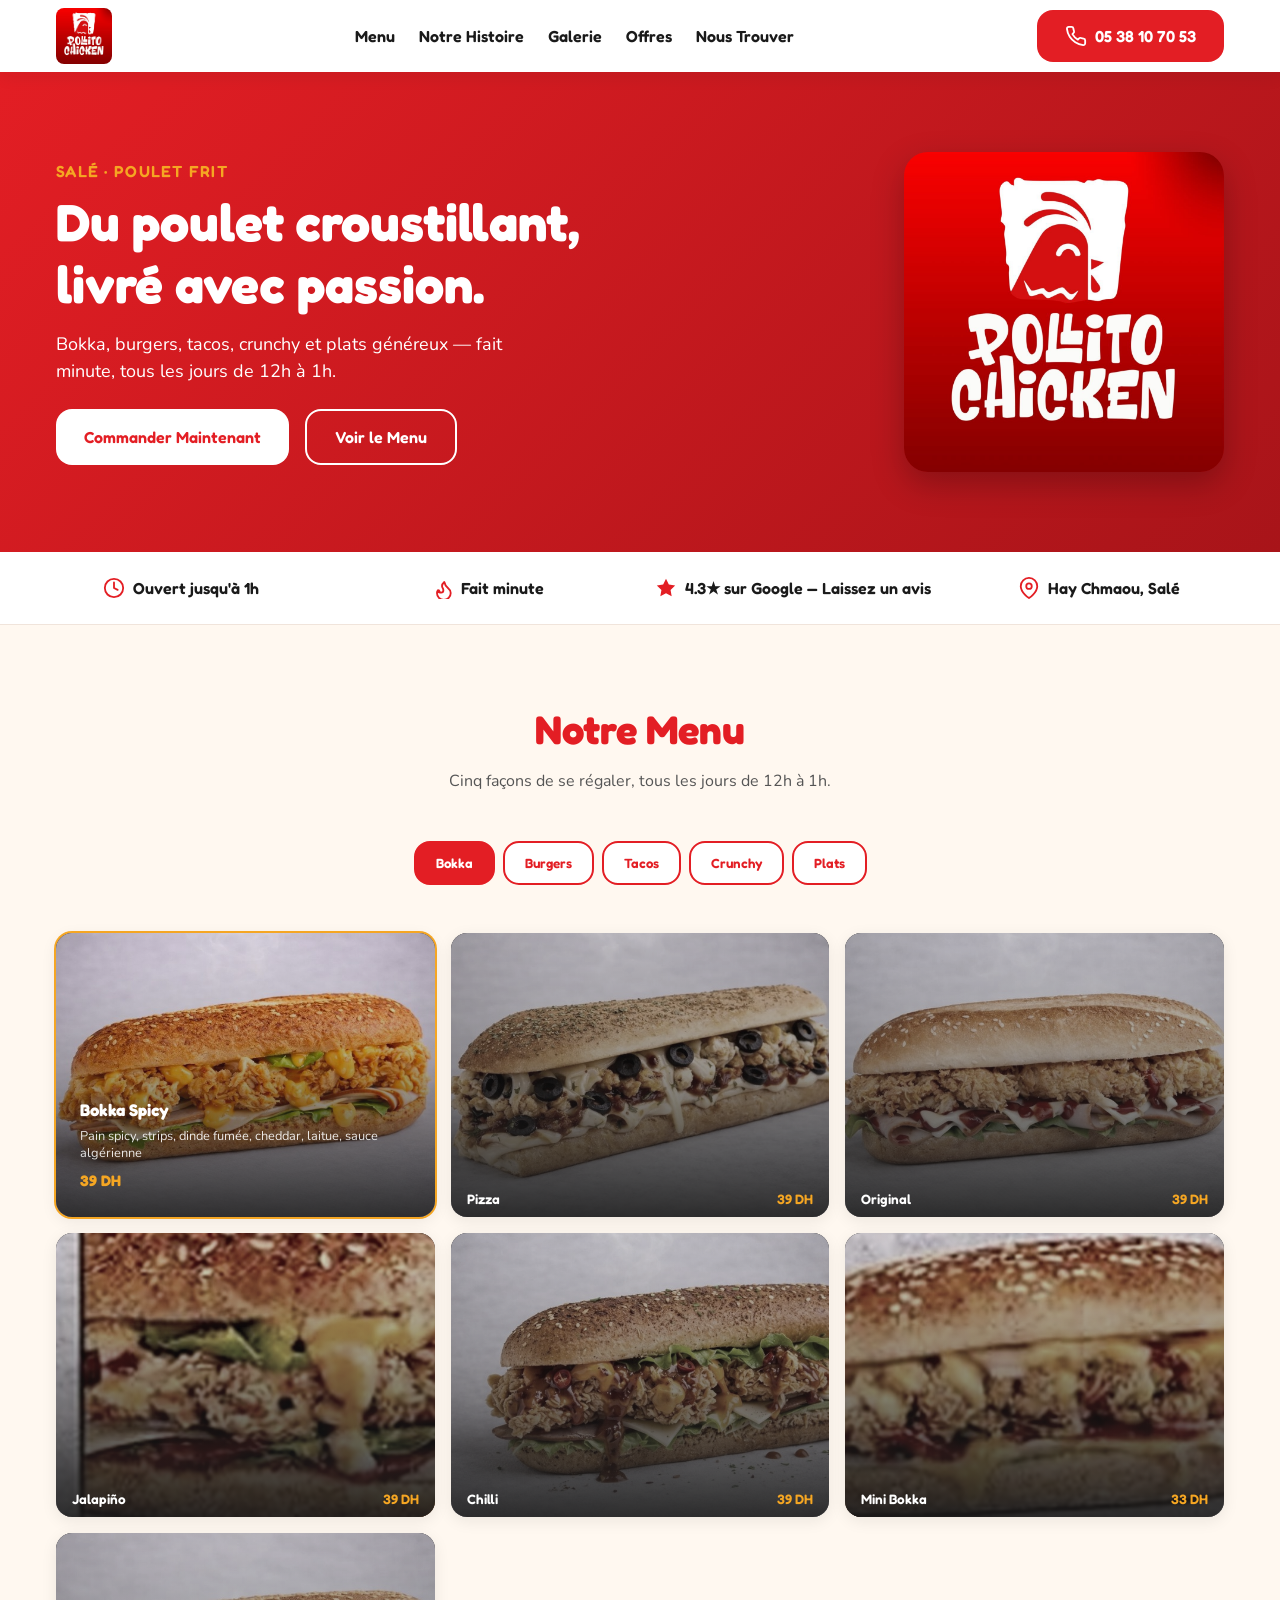
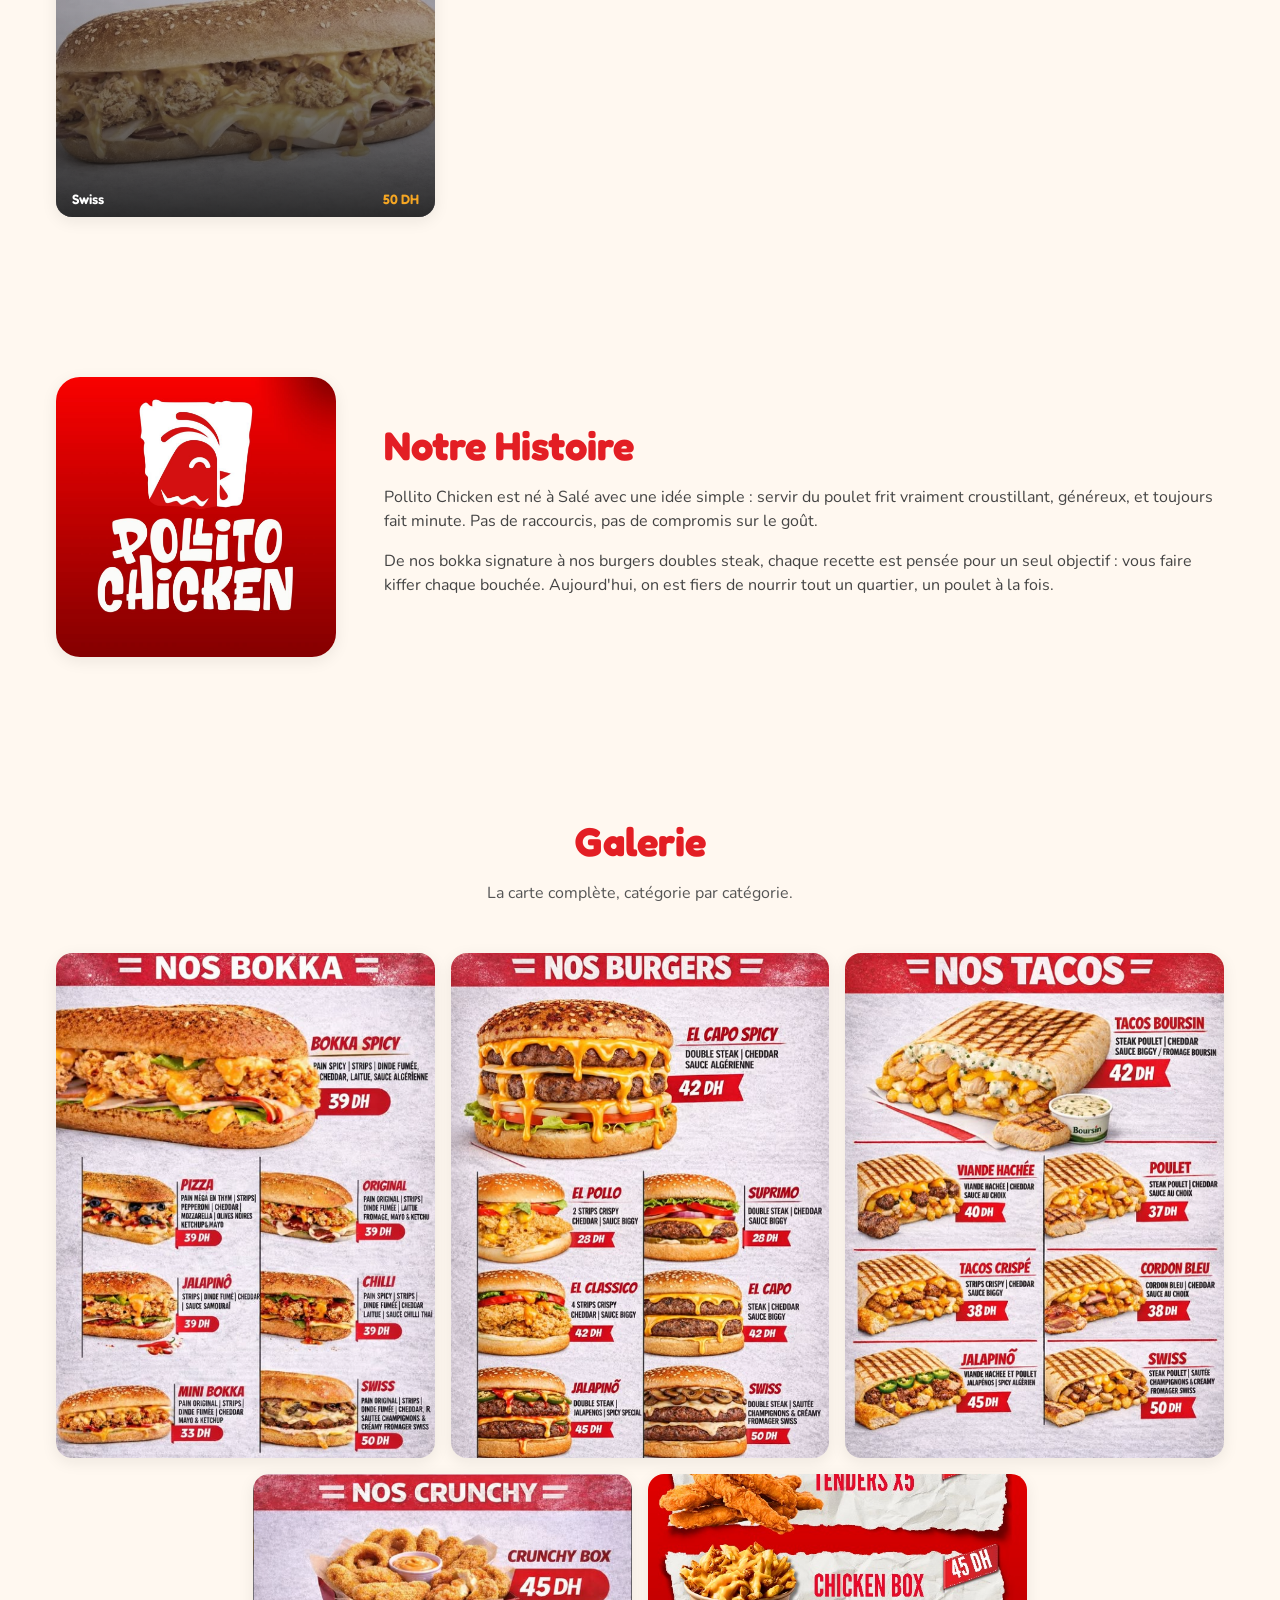
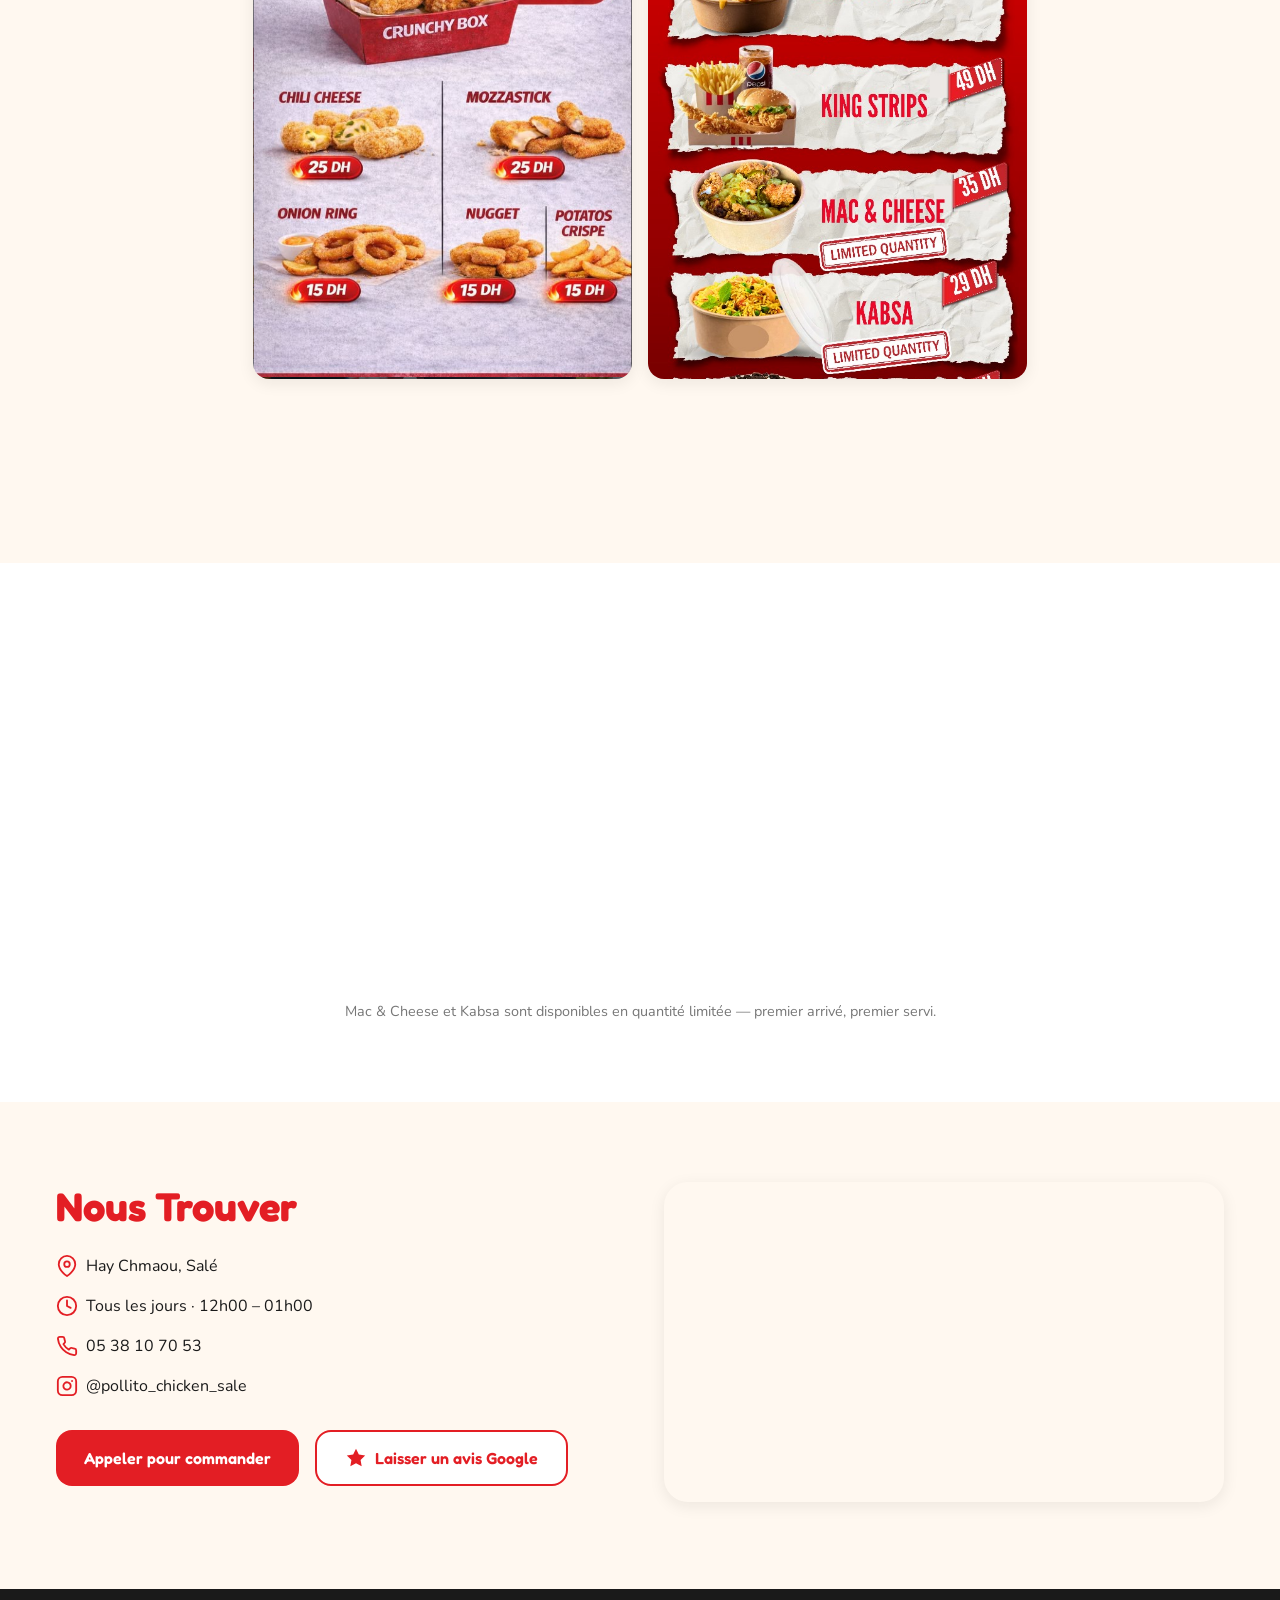
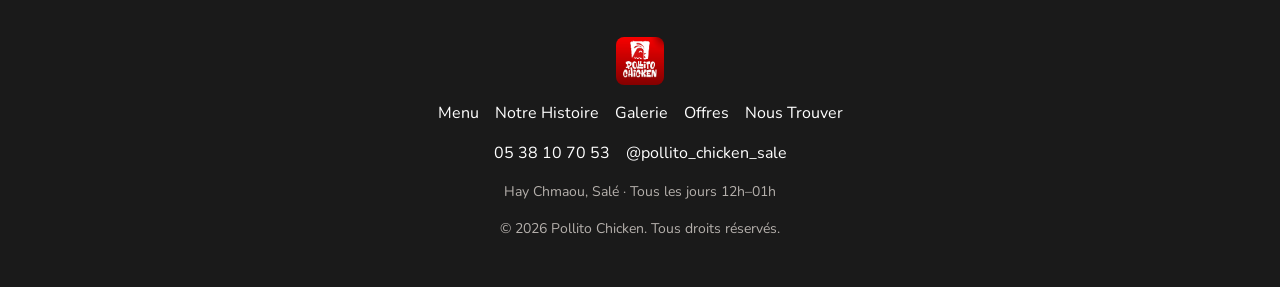
==== index.html @ a3cf604b "Initial commit: Pollito Chicken restaurant website Static site with hero, menu (33 items across 5 ca" ====
<!DOCTYPE html>
<html lang="fr">
<head>
  <meta charset="UTF-8">
  <meta name="viewport" content="width=device-width, initial-scale=1.0">
  <title>Pollito Chicken — Salé | Poulet Frit & Fast-Food</title>
  <meta name="description" content="Pollito Chicken à Salé : bokka, burgers, tacos, crunchy et plats de poulet frit croustillant. Ouvert tous les jours de 12h à 1h. Commandez par téléphone au 05 38 10 70 53.">
  <link rel="icon" type="image/jpeg" href="assets/images/logo.jpg">
  <link rel="preconnect" href="https://fonts.googleapis.com">
  <link rel="preconnect" href="https://fonts.gstatic.com" crossorigin>
  <link href="https://fonts.googleapis.com/css2?family=Fredoka:wght@500;600;700&family=Nunito:wght@400;600;700;800&display=swap" rel="stylesheet">
  <link rel="stylesheet" href="css/styles.css">
</head>
<body>
  <!-- Reusable icon sprite: referenced via <use href="#icon-x"/> throughout the page -->
  <svg style="display:none" aria-hidden="true">
    <symbol id="icon-phone" viewBox="0 0 24 24" fill="none" stroke="currentColor" stroke-width="2" stroke-linecap="round" stroke-linejoin="round">
      <path d="M22 16.92v3a2 2 0 0 1-2.18 2 19.79 19.79 0 0 1-8.63-3.07 19.5 19.5 0 0 1-6-6 19.79 19.79 0 0 1-3.07-8.67A2 2 0 0 1 4.11 2h3a2 2 0 0 1 2 1.72c.127.96.361 1.903.7 2.81a2 2 0 0 1-.45 2.11L8.09 9.91a16 16 0 0 0 6 6l1.27-1.27a2 2 0 0 1 2.11-.45c.907.339 1.85.573 2.81.7A2 2 0 0 1 22 16.92z"/>
    </symbol>
    <symbol id="icon-clock" viewBox="0 0 24 24" fill="none" stroke="currentColor" stroke-width="2" stroke-linecap="round" stroke-linejoin="round">
      <circle cx="12" cy="12" r="10"/>
      <polyline points="12 6 12 12 16 14"/>
    </symbol>
    <symbol id="icon-flame" viewBox="0 0 24 24" fill="none" stroke="currentColor" stroke-width="2" stroke-linecap="round" stroke-linejoin="round">
      <path d="M8.5 14.5A2.5 2.5 0 0 0 11 17a2.5 2.5 0 0 0 2.5-2.5c0-1.38-.5-2-1-3-1.072-2.143-.224-4.054 2-6 .5 2.5 2 4.9 4 6.5 2 1.6 3 3.5 3 5.5a7.5 7.5 0 1 1-15 0c0-1.153.433-2.294 1-3a2.5 2.5 0 0 0 2.5 2.5z"/>
    </symbol>
    <symbol id="icon-star" viewBox="0 0 24 24" fill="currentColor" stroke="none">
      <polygon points="12 2 15.09 8.26 22 9.27 17 14.14 18.18 21.02 12 17.77 5.82 21.02 7 14.14 2 9.27 8.91 8.26 12 2"/>
    </symbol>
    <symbol id="icon-pin" viewBox="0 0 24 24" fill="none" stroke="currentColor" stroke-width="2" stroke-linecap="round" stroke-linejoin="round">
      <path d="M21 10c0 7-9 13-9 13s-9-6-9-13a9 9 0 0 1 18 0z"/>
      <circle cx="12" cy="10" r="3"/>
    </symbol>
    <symbol id="icon-instagram" viewBox="0 0 24 24" fill="none" stroke="currentColor" stroke-width="2" stroke-linecap="round" stroke-linejoin="round">
      <rect x="2" y="2" width="20" height="20" rx="5"/>
      <path d="M16 11.37A4 4 0 1 1 12.63 8 4 4 0 0 1 16 11.37z"/>
      <line x1="17.5" y1="6.5" x2="17.51" y2="6.5"/>
    </symbol>
    <symbol id="icon-menu" viewBox="0 0 24 24" fill="none" stroke="currentColor" stroke-width="2" stroke-linecap="round" stroke-linejoin="round">
      <line x1="3" y1="6" x2="21" y2="6"/>
      <line x1="3" y1="12" x2="21" y2="12"/>
      <line x1="3" y1="18" x2="21" y2="18"/>
    </symbol>
    <symbol id="icon-close" viewBox="0 0 24 24" fill="none" stroke="currentColor" stroke-width="2" stroke-linecap="round" stroke-linejoin="round">
      <line x1="18" y1="6" x2="6" y2="18"/>
      <line x1="6" y1="6" x2="18" y2="18"/>
    </symbol>
  </svg>

  <header class="site-header" id="top">
    <div class="container header-inner">
      <a href="#top" class="logo-link" aria-label="Pollito Chicken — Accueil">
        <img src="assets/images/logo.jpg" alt="Pollito Chicken" class="logo-img">
      </a>

      <nav class="main-nav" id="main-nav" aria-label="Navigation principale">
        <ul>
          <li><a href="#menu">Menu</a></li>
          <li><a href="#histoire">Notre Histoire</a></li>
          <li><a href="#galerie">Galerie</a></li>
          <li><a href="#offres">Offres</a></li>
          <li><a href="#contact">Nous Trouver</a></li>
        </ul>
      </nav>

      <div class="header-actions">
        <a href="tel:+212538107053" class="btn btn-call header-call-btn">
          <svg class="icon"><use href="#icon-phone"/></svg>
          <span>05 38 10 70 53</span>
        </a>
        <button class="nav-toggle" id="nav-toggle" aria-label="Ouvrir le menu" aria-expanded="false" aria-controls="main-nav">
          <svg class="icon nav-toggle-icon-open"><use href="#icon-menu"/></svg>
          <svg class="icon nav-toggle-icon-close"><use href="#icon-close"/></svg>
        </button>
      </div>
    </div>
  </header>

  <main>
    <section class="hero" id="accueil">
      <div class="container hero-inner">
        <div class="hero-content reveal">
          <p class="hero-eyebrow">Salé · Poulet Frit</p>
          <h1>Du poulet croustillant,<br>livré avec passion.</h1>
          <p class="hero-text">Bokka, burgers, tacos, crunchy et plats généreux — fait minute, tous les jours de 12h à 1h.</p>
          <div class="hero-actions">
            <a href="tel:+212538107053" class="btn btn-primary">Commander Maintenant</a>
            <a href="#menu" class="btn btn-secondary">Voir le Menu</a>
          </div>
        </div>
        <div class="hero-media reveal">
          <img src="assets/images/logo.jpg" alt="Pollito Chicken" class="hero-img">
        </div>
      </div>
    </section>

    <div class="trust-strip">
      <div class="container trust-inner">
        <div class="trust-item"><svg class="icon"><use href="#icon-clock"/></svg><span>Ouvert jusqu'à 1h</span></div>
        <div class="trust-item"><svg class="icon"><use href="#icon-flame"/></svg><span>Fait minute</span></div>
        <a class="trust-item trust-item-link" href="https://search.google.com/local/writereview?placeid=0xda7692af291495f:0xc22f956e4c6daf16" target="_blank" rel="noopener noreferrer"><svg class="icon"><use href="#icon-star"/></svg><span>4.3★ sur Google — Laissez un avis</span></a>
        <div class="trust-item"><svg class="icon"><use href="#icon-pin"/></svg><span>Hay Chmaou, Salé</span></div>
      </div>
    </div>
    <section class="menu" id="menu">
      <div class="container">
        <h2 class="section-title reveal">Notre Menu</h2>
        <p class="section-subtitle reveal">Cinq façons de se régaler, tous les jours de 12h à 1h.</p>

        <div class="menu-tabs" role="tablist" aria-label="Catégories du menu">
          <button class="menu-tab is-active" role="tab" id="tab-bokka" aria-selected="true" aria-controls="panel-bokka" data-target="panel-bokka">Bokka</button>
          <button class="menu-tab" role="tab" id="tab-burgers" aria-selected="false" aria-controls="panel-burgers" data-target="panel-burgers">Burgers</button>
          <button class="menu-tab" role="tab" id="tab-tacos" aria-selected="false" aria-controls="panel-tacos" data-target="panel-tacos">Tacos</button>
          <button class="menu-tab" role="tab" id="tab-crunchy" aria-selected="false" aria-controls="panel-crunchy" data-target="panel-crunchy">Crunchy</button>
          <button class="menu-tab" role="tab" id="tab-plats" aria-selected="false" aria-controls="panel-plats" data-target="panel-plats">Plats</button>
        </div>

        <div class="menu-panels">
          <div class="menu-panel is-active" id="panel-bokka" role="tabpanel" aria-labelledby="tab-bokka">
            <ul class="menu-expand" data-menu-expand>
              <li class="menu-expand-item featured" tabindex="0">
                <img src="assets/images/menu-items/bokka-spicy.jpg" alt="Bokka Spicy" class="menu-expand-img" loading="lazy">
                <div class="menu-expand-scrim"></div>
                <div class="menu-expand-label"><span>Bokka Spicy</span><span class="price">39 DH</span></div>
                <article class="menu-expand-content">
                  <h3>Bokka Spicy</h3>
                  <p>Pain spicy, strips, dinde fumée, cheddar, laitue, sauce algérienne</p>
                  <span class="price">39 DH</span>
                </article>
              </li>
              <li class="menu-expand-item" tabindex="0">
                <img src="assets/images/menu-items/pizza.jpg" alt="Pizza" class="menu-expand-img" loading="lazy">
                <div class="menu-expand-scrim"></div>
                <div class="menu-expand-label"><span>Pizza</span><span class="price">39 DH</span></div>
                <article class="menu-expand-content">
                  <h3>Pizza</h3>
                  <p>Pain méga en thym, strips, pepperoni, cheddar, mozzarella, olives noires, ketchup & mayo</p>
                  <span class="price">39 DH</span>
                </article>
              </li>
              <li class="menu-expand-item" tabindex="0">
                <img src="assets/images/menu-items/original.jpg" alt="Original" class="menu-expand-img" loading="lazy">
                <div class="menu-expand-scrim"></div>
                <div class="menu-expand-label"><span>Original</span><span class="price">39 DH</span></div>
                <article class="menu-expand-content">
                  <h3>Original</h3>
                  <p>Pain original, strips, dinde fumée, laitue, fromage, mayo & ketchup</p>
                  <span class="price">39 DH</span>
                </article>
              </li>
              <li class="menu-expand-item" tabindex="0">
                <img src="assets/images/menu-items/jalapino-bokka.jpg" alt="Jalapiño" class="menu-expand-img" loading="lazy">
                <div class="menu-expand-scrim"></div>
                <div class="menu-expand-label"><span>Jalapiño</span><span class="price">39 DH</span></div>
                <article class="menu-expand-content">
                  <h3>Jalapiño</h3>
                  <p>Strips, dinde fumée, cheddar, sauce samouraï</p>
                  <span class="price">39 DH</span>
                </article>
              </li>
              <li class="menu-expand-item" tabindex="0">
                <img src="assets/images/menu-items/chilli.jpg" alt="Chilli" class="menu-expand-img" loading="lazy">
                <div class="menu-expand-scrim"></div>
                <div class="menu-expand-label"><span>Chilli</span><span class="price">39 DH</span></div>
                <article class="menu-expand-content">
                  <h3>Chilli</h3>
                  <p>Pain spicy, strips, dinde fumée, cheddar, laitue, sauce chilli thaï</p>
                  <span class="price">39 DH</span>
                </article>
              </li>
              <li class="menu-expand-item" tabindex="0">
                <img src="assets/images/menu-items/mini-bokka.jpg" alt="Mini Bokka" class="menu-expand-img" loading="lazy">
                <div class="menu-expand-scrim"></div>
                <div class="menu-expand-label"><span>Mini Bokka</span><span class="price">33 DH</span></div>
                <article class="menu-expand-content">
                  <h3>Mini Bokka</h3>
                  <p>Pain original, strips, dinde fumée, cheddar, mayo & ketchup</p>
                  <span class="price">33 DH</span>
                </article>
              </li>
              <li class="menu-expand-item" tabindex="0">
                <img src="assets/images/menu-items/swiss-bokka.jpg" alt="Swiss" class="menu-expand-img" loading="lazy">
                <div class="menu-expand-scrim"></div>
                <div class="menu-expand-label"><span>Swiss</span><span class="price">50 DH</span></div>
                <article class="menu-expand-content">
                  <h3>Swiss</h3>
                  <p>Pain original, strips, dinde fumée, cheddar, sautée champignons, creamy fromager swiss</p>
                  <span class="price">50 DH</span>
                </article>
              </li>
            </ul>
          </div>

          <div class="menu-panel" id="panel-burgers" role="tabpanel" aria-labelledby="tab-burgers" hidden>
            <ul class="menu-expand" data-menu-expand>
              <li class="menu-expand-item featured" tabindex="0">
                <img src="assets/images/menu-items/el-capo-spicy.jpg" alt="El Capo Spicy" class="menu-expand-img" loading="lazy">
                <div class="menu-expand-scrim"></div>
                <div class="menu-expand-label"><span>El Capo Spicy</span><span class="price">42 DH</span></div>
                <article class="menu-expand-content">
                  <h3>El Capo Spicy</h3>
                  <p>Double steak, cheddar, sauce algérienne</p>
                  <span class="price">42 DH</span>
                </article>
              </li>
              <li class="menu-expand-item" tabindex="0">
                <img src="assets/images/menu-items/el-pollo.jpg" alt="El Pollo" class="menu-expand-img" loading="lazy">
                <div class="menu-expand-scrim"></div>
                <div class="menu-expand-label"><span>El Pollo</span><span class="price">28 DH</span></div>
                <article class="menu-expand-content">
                  <h3>El Pollo</h3>
                  <p>2 strips crispy, cheddar, sauce biggy</p>
                  <span class="price">28 DH</span>
                </article>
              </li>
              <li class="menu-expand-item" tabindex="0">
                <img src="assets/images/menu-items/suprimo.jpg" alt="Suprimo" class="menu-expand-img" loading="lazy">
                <div class="menu-expand-scrim"></div>
                <div class="menu-expand-label"><span>Suprimo</span><span class="price">28 DH</span></div>
                <article class="menu-expand-content">
                  <h3>Suprimo</h3>
                  <p>Double steak, cheddar, sauce biggy</p>
                  <span class="price">28 DH</span>
                </article>
              </li>
              <li class="menu-expand-item" tabindex="0">
                <img src="assets/images/menu-items/el-classico.jpg" alt="El Classico" class="menu-expand-img" loading="lazy">
                <div class="menu-expand-scrim"></div>
                <div class="menu-expand-label"><span>El Classico</span><span class="price">42 DH</span></div>
                <article class="menu-expand-content">
                  <h3>El Classico</h3>
                  <p>4 strips crispy, cheddar, sauce biggy</p>
                  <span class="price">42 DH</span>
                </article>
              </li>
              <li class="menu-expand-item" tabindex="0">
                <img src="assets/images/menu-items/el-capo.jpg" alt="El Capo" class="menu-expand-img" loading="lazy">
                <div class="menu-expand-scrim"></div>
                <div class="menu-expand-label"><span>El Capo</span><span class="price">42 DH</span></div>
                <article class="menu-expand-content">
                  <h3>El Capo</h3>
                  <p>Steak, cheddar, sauce biggy</p>
                  <span class="price">42 DH</span>
                </article>
              </li>
              <li class="menu-expand-item" tabindex="0">
                <img src="assets/images/menu-items/jalapino-burger.jpg" alt="Jalapiño" class="menu-expand-img" loading="lazy">
                <div class="menu-expand-scrim"></div>
                <div class="menu-expand-label"><span>Jalapiño</span><span class="price">45 DH</span></div>
                <article class="menu-expand-content">
                  <h3>Jalapiño</h3>
                  <p>Double steak, jalapeños, spicy special</p>
                  <span class="price">45 DH</span>
                </article>
              </li>
              <li class="menu-expand-item" tabindex="0">
                <img src="assets/images/menu-items/swiss-burger.jpg" alt="Swiss" class="menu-expand-img" loading="lazy">
                <div class="menu-expand-scrim"></div>
                <div class="menu-expand-label"><span>Swiss</span><span class="price">50 DH</span></div>
                <article class="menu-expand-content">
                  <h3>Swiss</h3>
                  <p>Double steak, sautée champignons, creamy fromager swiss</p>
                  <span class="price">50 DH</span>
                </article>
              </li>
            </ul>
          </div>

          <div class="menu-panel" id="panel-tacos" role="tabpanel" aria-labelledby="tab-tacos" hidden>
            <ul class="menu-expand" data-menu-expand>
              <li class="menu-expand-item featured" tabindex="0">
                <img src="assets/images/menu-items/tacos-boursin.jpg" alt="Tacos Boursin" class="menu-expand-img" loading="lazy">
                <div class="menu-expand-scrim"></div>
                <div class="menu-expand-label"><span>Tacos Boursin</span><span class="price">42 DH</span></div>
                <article class="menu-expand-content">
                  <h3>Tacos Boursin</h3>
                  <p>Steak poulet, cheddar, sauce biggy, fromage Boursin</p>
                  <span class="price">42 DH</span>
                </article>
              </li>
              <li class="menu-expand-item" tabindex="0">
                <img src="assets/images/menu-items/viande-hachee.jpg" alt="Viande Hachée" class="menu-expand-img" loading="lazy">
                <div class="menu-expand-scrim"></div>
                <div class="menu-expand-label"><span>Viande Hachée</span><span class="price">40 DH</span></div>
                <article class="menu-expand-content">
                  <h3>Viande Hachée</h3>
                  <p>Viande hachée, cheddar, sauce au choix</p>
                  <span class="price">40 DH</span>
                </article>
              </li>
              <li class="menu-expand-item" tabindex="0">
                <img src="assets/images/menu-items/poulet.jpg" alt="Poulet" class="menu-expand-img" loading="lazy">
                <div class="menu-expand-scrim"></div>
                <div class="menu-expand-label"><span>Poulet</span><span class="price">37 DH</span></div>
                <article class="menu-expand-content">
                  <h3>Poulet</h3>
                  <p>Steak poulet, cheddar, sauce au choix</p>
                  <span class="price">37 DH</span>
                </article>
              </li>
              <li class="menu-expand-item" tabindex="0">
                <img src="assets/images/menu-items/tacos-crispe.jpg" alt="Tacos Crispé" class="menu-expand-img" loading="lazy">
                <div class="menu-expand-scrim"></div>
                <div class="menu-expand-label"><span>Tacos Crispé</span><span class="price">38 DH</span></div>
                <article class="menu-expand-content">
                  <h3>Tacos Crispé</h3>
                  <p>Strips crispy, cheddar, sauce biggy</p>
                  <span class="price">38 DH</span>
                </article>
              </li>
              <li class="menu-expand-item" tabindex="0">
                <img src="assets/images/menu-items/cordon-bleu.jpg" alt="Cordon Bleu" class="menu-expand-img" loading="lazy">
                <div class="menu-expand-scrim"></div>
                <div class="menu-expand-label"><span>Cordon Bleu</span><span class="price">38 DH</span></div>
                <article class="menu-expand-content">
                  <h3>Cordon Bleu</h3>
                  <p>Cordon bleu, cheddar, sauce au choix</p>
                  <span class="price">38 DH</span>
                </article>
              </li>
              <li class="menu-expand-item" tabindex="0">
                <img src="assets/images/menu-items/jalapino-tacos.jpg" alt="Jalapiño" class="menu-expand-img" loading="lazy">
                <div class="menu-expand-scrim"></div>
                <div class="menu-expand-label"><span>Jalapiño</span><span class="price">45 DH</span></div>
                <article class="menu-expand-content">
                  <h3>Jalapiño</h3>
                  <p>Viande hachée et poulet, jalapeños, spicy algérien</p>
                  <span class="price">45 DH</span>
                </article>
              </li>
              <li class="menu-expand-item" tabindex="0">
                <img src="assets/images/menu-items/swiss-tacos.jpg" alt="Swiss" class="menu-expand-img" loading="lazy">
                <div class="menu-expand-scrim"></div>
                <div class="menu-expand-label"><span>Swiss</span><span class="price">50 DH</span></div>
                <article class="menu-expand-content">
                  <h3>Swiss</h3>
                  <p>Steak poulet, sautée champignons, creamy fromager swiss</p>
                  <span class="price">50 DH</span>
                </article>
              </li>
            </ul>
          </div>

          <div class="menu-panel" id="panel-crunchy" role="tabpanel" aria-labelledby="tab-crunchy" hidden>
            <ul class="menu-expand" data-menu-expand>
              <li class="menu-expand-item featured" tabindex="0">
                <img src="assets/images/menu-items/crunchy-box.jpg" alt="Crunchy Box" class="menu-expand-img" loading="lazy">
                <div class="menu-expand-scrim"></div>
                <div class="menu-expand-label"><span>Crunchy Box</span><span class="price">45 DH</span></div>
                <article class="menu-expand-content">
                  <h3>Crunchy Box</h3>
                  <p>Notre box croustillante généreuse : tenders, onion rings, nuggets et sauce</p>
                  <span class="price">45 DH</span>
                </article>
              </li>
              <li class="menu-expand-item" tabindex="0">
                <img src="assets/images/menu-items/chili-cheese.jpg" alt="Chili Cheese" class="menu-expand-img" loading="lazy">
                <div class="menu-expand-scrim"></div>
                <div class="menu-expand-label"><span>Chili Cheese</span><span class="price">25 DH</span></div>
                <article class="menu-expand-content">
                  <h3>Chili Cheese</h3>
                  <span class="price">25 DH</span>
                </article>
              </li>
              <li class="menu-expand-item" tabindex="0">
                <img src="assets/images/menu-items/mozzastick.jpg" alt="Mozzastick" class="menu-expand-img" loading="lazy">
                <div class="menu-expand-scrim"></div>
                <div class="menu-expand-label"><span>Mozzastick</span><span class="price">25 DH</span></div>
                <article class="menu-expand-content">
                  <h3>Mozzastick</h3>
                  <span class="price">25 DH</span>
                </article>
              </li>
              <li class="menu-expand-item" tabindex="0">
                <img src="assets/images/menu-items/onion-ring.jpg" alt="Onion Ring" class="menu-expand-img" loading="lazy">
                <div class="menu-expand-scrim"></div>
                <div class="menu-expand-label"><span>Onion Ring</span><span class="price">15 DH</span></div>
                <article class="menu-expand-content">
                  <h3>Onion Ring</h3>
                  <span class="price">15 DH</span>
                </article>
              </li>
              <li class="menu-expand-item" tabindex="0">
                <img src="assets/images/menu-items/nugget.jpg" alt="Nugget" class="menu-expand-img" loading="lazy">
                <div class="menu-expand-scrim"></div>
                <div class="menu-expand-label"><span>Nugget</span><span class="price">15 DH</span></div>
                <article class="menu-expand-content">
                  <h3>Nugget</h3>
                  <span class="price">15 DH</span>
                </article>
              </li>
              <li class="menu-expand-item" tabindex="0">
                <img src="assets/images/menu-items/potatos-crispe.jpg" alt="Potatos Crispe" class="menu-expand-img" loading="lazy">
                <div class="menu-expand-scrim"></div>
                <div class="menu-expand-label"><span>Potatos Crispe</span><span class="price">15 DH</span></div>
                <article class="menu-expand-content">
                  <h3>Potatos Crispe</h3>
                  <span class="price">15 DH</span>
                </article>
              </li>
            </ul>
          </div>

          <div class="menu-panel" id="panel-plats" role="tabpanel" aria-labelledby="tab-plats" hidden>
            <ul class="menu-expand" data-menu-expand>
              <li class="menu-expand-item" tabindex="0">
                <img src="assets/images/menu-items/tenders.jpg" alt="Tenders x5" class="menu-expand-img" loading="lazy">
                <div class="menu-expand-scrim"></div>
                <div class="menu-expand-label"><span>Tenders x5</span><span class="price">35 DH</span></div>
                <article class="menu-expand-content">
                  <h3>Tenders x5</h3>
                  <span class="price">35 DH</span>
                </article>
              </li>
              <li class="menu-expand-item" tabindex="0">
                <img src="assets/images/menu-items/chicken-box.jpg" alt="Chicken Box" class="menu-expand-img" loading="lazy">
                <div class="menu-expand-scrim"></div>
                <div class="menu-expand-label"><span>Chicken Box</span><span class="price">45 DH</span></div>
                <article class="menu-expand-content">
                  <h3>Chicken Box</h3>
                  <span class="price">45 DH</span>
                </article>
              </li>
              <li class="menu-expand-item featured" tabindex="0">
                <img src="assets/images/menu-items/king-strips.jpg" alt="King Strips" class="menu-expand-img" loading="lazy">
                <div class="menu-expand-scrim"></div>
                <div class="menu-expand-label"><span>King Strips</span><span class="price">49 DH</span></div>
                <article class="menu-expand-content">
                  <h3>King Strips</h3>
                  <p>Combo : strips, burger, frites et boisson</p>
                  <span class="price">49 DH</span>
                </article>
              </li>
              <li class="menu-expand-item" tabindex="0">
                <img src="assets/images/menu-items/mac-cheese.jpg" alt="Mac & Cheese" class="menu-expand-img" loading="lazy">
                <div class="menu-expand-scrim"></div>
                <div class="menu-expand-label"><span>Mac & Cheese</span><span class="price">35 DH</span></div>
                <article class="menu-expand-content">
                  <h3>Mac & Cheese</h3>
                  <span class="badge-limited">Quantité limitée</span>
                  <span class="price">35 DH</span>
                </article>
              </li>
              <li class="menu-expand-item" tabindex="0">
                <img src="assets/images/menu-items/kabsa.jpg" alt="Kabsa" class="menu-expand-img" loading="lazy">
                <div class="menu-expand-scrim"></div>
                <div class="menu-expand-label"><span>Kabsa</span><span class="price">29 DH</span></div>
                <article class="menu-expand-content">
                  <h3>Kabsa</h3>
                  <span class="badge-limited">Quantité limitée</span>
                  <span class="price">29 DH</span>
                </article>
              </li>
              <li class="menu-expand-item" tabindex="0">
                <img src="assets/images/menu-items/tiramisu.jpg" alt="Tiramisu" class="menu-expand-img" loading="lazy">
                <div class="menu-expand-scrim"></div>
                <div class="menu-expand-label"><span>Tiramisu</span><span class="price">20 DH</span></div>
                <article class="menu-expand-content">
                  <h3>Tiramisu</h3>
                  <p>Dessert</p>
                  <span class="price">20 DH</span>
                </article>
              </li>
            </ul>
          </div>
        </div>
      </div>
    </section>
    <section class="histoire" id="histoire">
      <div class="container histoire-inner">
        <div class="histoire-media reveal">
          <img src="assets/images/logo.jpg" alt="Le coq mascotte de Pollito Chicken" class="histoire-img">
        </div>
        <div class="histoire-content reveal">
          <h2 class="section-title histoire-title">Notre Histoire</h2>
          <p>Pollito Chicken est né à Salé avec une idée simple : servir du poulet frit vraiment croustillant, généreux, et toujours fait minute. Pas de raccourcis, pas de compromis sur le goût.</p>
          <p>De nos bokka signature à nos burgers doubles steak, chaque recette est pensée pour un seul objectif : vous faire kiffer chaque bouchée. Aujourd'hui, on est fiers de nourrir tout un quartier, un poulet à la fois.</p>
        </div>
      </div>
    </section>
    <section class="galerie" id="galerie">
      <div class="container">
        <h2 class="section-title reveal">Galerie</h2>
        <p class="section-subtitle reveal">La carte complète, catégorie par catégorie.</p>
        <div class="gallery-grid reveal">
          <img src="assets/images/menu-bokka.png" alt="Menu complet Nos Bokka" class="gallery-img" loading="lazy">
          <img src="assets/images/menu-burgers.png" alt="Menu complet Nos Burgers" class="gallery-img" loading="lazy">
          <img src="assets/images/menu-tacos.png" alt="Menu complet Nos Tacos" class="gallery-img" loading="lazy">
          <img src="assets/images/menu-crunchy.png" alt="Menu complet Nos Crunchy" class="gallery-img" loading="lazy">
          <img src="assets/images/menu-plats.jpeg" alt="Menu complet Plats" class="gallery-img" loading="lazy">
        </div>
        <a href="https://www.instagram.com/pollito_chicken_sale" target="_blank" rel="noopener noreferrer" class="instagram-callout reveal">
          <svg class="icon"><use href="#icon-instagram"/></svg>
          <span>Suivez-nous @pollito_chicken_sale</span>
        </a>
      </div>
    </section>
    <section class="offres" id="offres">
      <div class="container">
        <h2 class="section-title reveal">Offres du Moment</h2>
        <p class="section-subtitle reveal">Nos best-sellers, à ne pas manquer.</p>
        <div class="offres-grid">
          <article class="offre-card reveal">
            <span class="offre-badge">Best-seller</span>
            <h3>Crunchy Box</h3>
            <p>Notre box croustillante généreuse : tenders, onion rings, nuggets et sauce.</p>
            <span class="price">45 DH</span>
          </article>
          <article class="offre-card reveal">
            <span class="offre-badge">Combo</span>
            <h3>King Strips</h3>
            <p>Strips croustillants, burger, frites et boisson. Le combo complet.</p>
            <span class="price">49 DH</span>
          </article>
          <article class="offre-card reveal">
            <span class="offre-badge">Signature</span>
            <h3>Bokka Spicy</h3>
            <p>Notre sandwich signature : pain spicy, strips, dinde fumée, cheddar, sauce algérienne.</p>
            <span class="price">39 DH</span>
          </article>
        </div>
        <p class="offres-note reveal">Mac &amp; Cheese et Kabsa sont disponibles en quantité limitée — premier arrivé, premier servi.</p>
      </div>
    </section>
    <section class="contact" id="contact">
      <div class="container contact-inner">
        <div class="contact-info reveal">
          <h2 class="section-title contact-title">Nous Trouver</h2>
          <ul class="contact-list">
            <li><svg class="icon"><use href="#icon-pin"/></svg><span>Hay Chmaou, Salé</span></li>
            <li><svg class="icon"><use href="#icon-clock"/></svg><span>Tous les jours · 12h00 – 01h00</span></li>
            <li><svg class="icon"><use href="#icon-phone"/></svg><a href="tel:+212538107053">05 38 10 70 53</a></li>
            <li><svg class="icon"><use href="#icon-instagram"/></svg><a href="https://www.instagram.com/pollito_chicken_sale" target="_blank" rel="noopener noreferrer">@pollito_chicken_sale</a></li>
          </ul>
          <div class="contact-actions">
            <a href="tel:+212538107053" class="btn btn-call">Appeler pour commander</a>
            <a href="https://search.google.com/local/writereview?placeid=0xda7692af291495f:0xc22f956e4c6daf16" target="_blank" rel="noopener noreferrer" class="btn btn-review">
              <svg class="icon"><use href="#icon-star"/></svg>
              <span>Laisser un avis Google</span>
            </a>
          </div>
        </div>
        <div class="contact-map reveal">
          <iframe
            src="https://www.google.com/maps?cid=13992566868224618262&output=embed"
            title="Localisation de Pollito Chicken à Salé"
            loading="lazy"
            referrerpolicy="no-referrer-when-downgrade">
          </iframe>
        </div>
      </div>
    </section>
  </main>

  <footer class="site-footer">
    <div class="container footer-inner">
      <img src="assets/images/logo.jpg" alt="Pollito Chicken" class="footer-logo">
      <nav class="footer-nav" aria-label="Liens du pied de page">
        <a href="#menu">Menu</a>
        <a href="#histoire">Notre Histoire</a>
        <a href="#galerie">Galerie</a>
        <a href="#offres">Offres</a>
        <a href="#contact">Nous Trouver</a>
      </nav>
      <div class="footer-contact">
        <a href="tel:+212538107053">05 38 10 70 53</a>
        <a href="https://www.instagram.com/pollito_chicken_sale" target="_blank" rel="noopener noreferrer">@pollito_chicken_sale</a>
      </div>
      <p class="footer-hours">Hay Chmaou, Salé · Tous les jours 12h–01h</p>
      <p class="footer-copyright">&copy; 2026 Pollito Chicken. Tous droits réservés.</p>
    </div>
  </footer>

  <script src="js/main.js"></script>
</body>
</html>
---- css/styles.css ----
/* ===== Design Tokens ===== */
:root {
  --color-primary: #E31E24;
  --color-primary-dark: #A81419;
  --color-cream: #FFF8F0;
  --color-ink: #1A1A1A;
  --color-gold: #F5A623;
  --color-white: #FFFFFF;

  --font-heading: 'Fredoka', sans-serif;
  --font-body: 'Nunito', sans-serif;

  --space-xs: 8px;
  --space-sm: 16px;
  --space-md: 24px;
  --space-lg: 48px;
  --space-xl: 80px;

  --radius-sm: 8px;
  --radius-md: 16px;
  --radius-lg: 24px;

  --shadow-card: 0 4px 16px rgba(26, 26, 26, 0.08);
  --transition-base: 200ms ease;
}

/* ===== Reset ===== */
*, *::before, *::after { box-sizing: border-box; margin: 0; padding: 0; }
html { scroll-behavior: smooth; }
body {
  font-family: var(--font-body);
  background: var(--color-cream);
  color: var(--color-ink);
  font-size: 16px;
  line-height: 1.5;
  -webkit-font-smoothing: antialiased;
  overflow-x: hidden;
}
img { max-width: 100%; height: auto; display: block; }
a { color: inherit; text-decoration: none; }
ul { list-style: none; }
h1, h2, h3, h4 { font-family: var(--font-heading); line-height: 1.2; }
button { font-family: inherit; cursor: pointer; border: none; background: none; }
.icon { width: 22px; height: 22px; flex-shrink: 0; }

.container {
  width: 100%;
  max-width: 1200px;
  margin: 0 auto;
  padding: 0 var(--space-sm);
}

section { padding: var(--space-xl) 0; }

@media (prefers-reduced-motion: reduce) {
  html { scroll-behavior: auto; }
  *, *::before, *::after {
    animation-duration: 0.01ms !important;
    animation-iteration-count: 1 !important;
    transition-duration: 0.01ms !important;
  }
}

a:focus-visible, button:focus-visible {
  outline: 3px solid var(--color-gold);
  outline-offset: 2px;
}

/* ===== Buttons ===== */
.btn {
  display: inline-flex;
  align-items: center;
  justify-content: center;
  gap: var(--space-xs);
  padding: 14px 28px;
  border-radius: var(--radius-md);
  font-family: var(--font-heading);
  font-weight: 600;
  font-size: 1rem;
  min-height: 44px;
  transition: transform var(--transition-base), box-shadow var(--transition-base), background var(--transition-base);
}
.btn-primary { background: var(--color-white); color: var(--color-primary); }
.btn-primary:hover { transform: translateY(-2px); box-shadow: var(--shadow-card); }
.btn-secondary { background: transparent; color: var(--color-white); border: 2px solid var(--color-white); }
.btn-secondary:hover { background: rgba(255, 255, 255, 0.15); }
.btn-call { background: var(--color-primary); color: var(--color-white); }
.btn-call:hover { background: var(--color-primary-dark); transform: translateY(-2px); }
.btn-review { background: var(--color-white); color: var(--color-primary); border: 2px solid var(--color-primary); }
.btn-review:hover { background: #FCE8E8; transform: translateY(-2px); }

/* ===== Section headings ===== */
.section-title {
  font-size: clamp(1.75rem, 4vw, 2.5rem);
  color: var(--color-primary);
  text-align: center;
  margin-bottom: var(--space-sm);
}
.section-subtitle {
  text-align: center;
  max-width: 560px;
  margin: 0 auto var(--space-lg);
  color: #555;
}

/* ===== Scroll reveal ===== */
.reveal { opacity: 0; transform: translateY(24px); transition: opacity 500ms ease, transform 500ms ease; }
.reveal.is-visible { opacity: 1; transform: translateY(0); }

/* ===== Header ===== */
.site-header {
  position: sticky;
  top: 0;
  z-index: 100;
  background: var(--color-white);
  box-shadow: var(--shadow-card);
}
.header-inner {
  display: flex;
  align-items: center;
  justify-content: space-between;
  gap: var(--space-md);
  padding-top: var(--space-xs);
  padding-bottom: var(--space-xs);
}
.logo-img { width: 56px; height: 56px; border-radius: var(--radius-sm); object-fit: cover; }

.main-nav ul { display: flex; gap: var(--space-md); }
.main-nav a {
  font-family: var(--font-heading);
  font-weight: 600;
  padding: var(--space-xs) 0;
  transition: color var(--transition-base);
}
.main-nav a:hover { color: var(--color-primary); }

.header-actions { display: flex; align-items: center; gap: var(--space-sm); }
.header-call-btn span { display: none; }
.nav-toggle {
  display: none;
  width: 44px;
  height: 44px;
  align-items: center;
  justify-content: center;
  position: relative;
}
.nav-toggle-icon-close { display: none; }
.nav-toggle.is-active .nav-toggle-icon-open { display: none; }
.nav-toggle.is-active .nav-toggle-icon-close { display: block; }

@media (min-width: 768px) {
  .header-call-btn span { display: inline; }
}

@media (max-width: 767px) {
  .nav-toggle { display: inline-flex; }
  .main-nav {
    position: fixed;
    top: 72px;
    left: 0;
    right: 0;
    background: var(--color-white);
    box-shadow: var(--shadow-card);
    max-height: 0;
    overflow: hidden;
    transition: max-height var(--transition-base);
  }
  .main-nav.is-open { max-height: 400px; }
  .main-nav ul { flex-direction: column; gap: 0; padding: var(--space-sm); }
  .main-nav a { display: block; padding: var(--space-sm); }
}

/* ===== Hero ===== */
.hero {
  background: linear-gradient(135deg, var(--color-primary), var(--color-primary-dark));
  color: var(--color-white);
  padding-top: var(--space-xl);
  padding-bottom: var(--space-xl);
}
.hero-inner {
  display: flex;
  flex-direction: column-reverse;
  align-items: center;
  gap: var(--space-lg);
}
.hero-eyebrow {
  font-family: var(--font-heading);
  font-weight: 600;
  letter-spacing: 0.08em;
  text-transform: uppercase;
  color: var(--color-gold);
  margin-bottom: var(--space-xs);
}
.hero-content h1 { font-size: clamp(2rem, 6vw, 3.25rem); margin-bottom: var(--space-sm); }
.hero-text { max-width: 480px; margin-bottom: var(--space-md); font-size: 1.125rem; }
.hero-actions { display: flex; flex-wrap: wrap; gap: var(--space-sm); }
.hero-media { width: 220px; }
.hero-img { border-radius: var(--radius-lg); box-shadow: 0 12px 32px rgba(0, 0, 0, 0.25); }

@media (min-width: 768px) {
  .hero-inner { flex-direction: row; justify-content: space-between; text-align: left; }
  .hero-media { width: 320px; }
}

/* ===== Trust strip ===== */
.trust-strip { background: var(--color-white); border-bottom: 1px solid #F0E4DB; }
.trust-inner {
  display: grid;
  grid-template-columns: repeat(2, 1fr);
  gap: var(--space-md);
  padding: var(--space-md) 0;
}
.trust-item { display: flex; align-items: center; gap: var(--space-xs); font-family: var(--font-heading); font-weight: 600; color: var(--color-ink); }
.trust-item .icon { color: var(--color-primary); }
.trust-item-link { transition: color var(--transition-base); }
.trust-item-link:hover { color: var(--color-primary); }

@media (min-width: 768px) {
  .trust-inner { grid-template-columns: repeat(4, 1fr); justify-items: center; }
}

/* ===== Menu ===== */
.menu-tabs {
  display: flex;
  flex-wrap: wrap;
  justify-content: center;
  gap: var(--space-xs);
  margin-bottom: var(--space-lg);
}
.menu-tab {
  padding: 10px 20px;
  min-height: 44px;
  border-radius: var(--radius-md);
  font-family: var(--font-heading);
  font-weight: 600;
  color: var(--color-primary);
  background: var(--color-white);
  border: 2px solid var(--color-primary);
  transition: background var(--transition-base), color var(--transition-base);
}
.menu-tab:hover { background: #FCE8E8; }
.menu-tab.is-active { background: var(--color-primary); color: var(--color-white); }

.menu-expand {
  display: grid;
  grid-template-columns: repeat(2, 1fr);
  gap: var(--space-sm);
}
@media (min-width: 768px) {
  .menu-expand { grid-template-columns: repeat(3, 1fr); }
}

.menu-expand-item {
  position: relative;
  overflow: hidden;
  border-radius: var(--radius-md);
  cursor: pointer;
  aspect-ratio: 4 / 3;
  box-shadow: var(--shadow-card);
  background: var(--color-ink);
}
.menu-expand-item.featured { box-shadow: 0 0 0 2px var(--color-gold), var(--shadow-card); }
.menu-expand-item:focus-visible { outline: 3px solid var(--color-gold); outline-offset: 2px; }

.menu-expand-img {
  position: absolute;
  inset: 0;
  width: 100%;
  height: 100%;
  object-fit: cover;
  transform: scale(1.1);
  filter: grayscale(55%) brightness(0.9);
  transition: transform 400ms ease, filter 400ms ease;
}
.menu-expand-item:hover .menu-expand-img,
.menu-expand-item:focus-visible .menu-expand-img,
.menu-expand-item.is-active .menu-expand-img {
  transform: scale(1);
  filter: grayscale(0%) brightness(1);
}

.menu-expand-scrim {
  position: absolute;
  inset: 0;
  background: linear-gradient(to top, rgba(26, 26, 26, 0.9) 0%, rgba(26, 26, 26, 0.35) 55%, rgba(26, 26, 26, 0.05) 100%);
}

.menu-expand-label {
  position: absolute;
  left: 0;
  right: 0;
  bottom: 0;
  display: flex;
  justify-content: space-between;
  align-items: center;
  gap: var(--space-xs);
  padding: var(--space-xs) var(--space-sm);
  color: var(--color-white);
  font-family: var(--font-heading);
  font-weight: 600;
  font-size: 0.85rem;
  white-space: nowrap;
  overflow: hidden;
  opacity: 1;
  transition: opacity 200ms ease;
}
.menu-expand-label .price { color: var(--color-gold); flex-shrink: 0; }
.menu-expand-item:hover .menu-expand-label,
.menu-expand-item:focus-visible .menu-expand-label,
.menu-expand-item.is-active .menu-expand-label { opacity: 0; }

.menu-expand-content {
  position: absolute;
  inset: 0;
  display: flex;
  flex-direction: column;
  justify-content: flex-end;
  gap: var(--space-xs);
  padding: var(--space-md);
  opacity: 0;
  transform: translateY(10px);
  transition: opacity 250ms ease 60ms, transform 250ms ease 60ms;
  pointer-events: none;
}
.menu-expand-item:hover .menu-expand-content,
.menu-expand-item:focus-visible .menu-expand-content,
.menu-expand-item.is-active .menu-expand-content {
  opacity: 1;
  transform: translateY(0);
  pointer-events: auto;
}
.menu-expand-content h3 { color: var(--color-white); font-size: 1.05rem; }
.menu-expand-content p { color: rgba(255, 255, 255, 0.88); font-size: 0.8rem; line-height: 1.35; }
.menu-expand-content .price {
  font-family: var(--font-heading);
  font-weight: 700;
  color: var(--color-gold);
  font-size: 0.95rem;
}
.badge-limited {
  display: inline-block;
  padding: 4px 10px;
  border-radius: 999px;
  background: var(--color-gold);
  color: var(--color-ink);
  font-size: 0.75rem;
  font-weight: 700;
  align-self: flex-start;
}

/* ===== Notre Histoire ===== */
.histoire-inner {
  display: flex;
  flex-direction: column;
  align-items: center;
  gap: var(--space-lg);
  text-align: center;
}
.histoire-media { width: 200px; }
.histoire-img { border-radius: var(--radius-lg); box-shadow: var(--shadow-card); }
.histoire-title { text-align: center; }
.histoire-content p { margin-bottom: var(--space-sm); color: #444; }

@media (min-width: 768px) {
  .histoire-inner { flex-direction: row; text-align: left; }
  .histoire-media { width: 280px; flex-shrink: 0; }
  .histoire-title { text-align: left; }
}

/* ===== Galerie ===== */
.gallery-grid {
  display: flex;
  flex-wrap: wrap;
  justify-content: center;
  gap: var(--space-sm);
  margin-bottom: var(--space-lg);
}
.gallery-img {
  width: calc(50% - var(--space-sm) / 2);
  border-radius: var(--radius-md);
  box-shadow: var(--shadow-card);
  aspect-ratio: 3 / 4;
  object-fit: cover;
}

@media (min-width: 768px) {
  .gallery-img { width: calc(33.333% - var(--space-sm) * 2 / 3); }
}

.instagram-callout {
  display: flex;
  align-items: center;
  justify-content: center;
  gap: var(--space-xs);
  max-width: 360px;
  margin: 0 auto;
  padding: var(--space-sm) var(--space-md);
  border-radius: var(--radius-md);
  background: var(--color-white);
  box-shadow: var(--shadow-card);
  font-family: var(--font-heading);
  font-weight: 600;
  color: var(--color-primary);
  transition: transform var(--transition-base);
}
.instagram-callout:hover { transform: translateY(-2px); }

/* ===== Offres ===== */
.offres { background: var(--color-white); }
.offres-grid {
  display: grid;
  grid-template-columns: 1fr;
  gap: var(--space-md);
  margin-bottom: var(--space-md);
}
.offre-card {
  position: relative;
  background: var(--color-cream);
  border-radius: var(--radius-lg);
  padding: var(--space-lg) var(--space-md) var(--space-md);
  text-align: center;
}
.offre-badge {
  position: absolute;
  top: var(--space-sm);
  left: 50%;
  transform: translateX(-50%);
  background: var(--color-primary);
  color: var(--color-white);
  padding: 4px 14px;
  border-radius: 999px;
  font-size: 0.75rem;
  font-weight: 700;
  text-transform: uppercase;
  letter-spacing: 0.04em;
}
.offre-card h3 { font-size: 1.25rem; margin-bottom: var(--space-xs); }
.offre-card p { color: #555; margin-bottom: var(--space-sm); }
.offre-card .price { font-family: var(--font-heading); font-weight: 700; font-size: 1.25rem; color: var(--color-primary); }
.offres-note { text-align: center; color: #777; font-size: 0.9rem; }

@media (min-width: 768px) {
  .offres-grid { grid-template-columns: repeat(3, 1fr); }
}

/* ===== Nous Trouver ===== */
.contact-inner {
  display: flex;
  flex-direction: column;
  gap: var(--space-lg);
}
.contact-title { text-align: center; }
.contact-list { margin-bottom: var(--space-md); }
.contact-list li { display: flex; align-items: center; gap: var(--space-xs); padding: var(--space-xs) 0; }
.contact-list .icon { color: var(--color-primary); }
.contact-list a:hover { color: var(--color-primary); }
.contact-actions { display: flex; flex-wrap: wrap; gap: var(--space-sm); }
.contact-map { width: 100%; }
.contact-map iframe { width: 100%; height: 320px; border: 0; border-radius: var(--radius-lg); box-shadow: var(--shadow-card); }

@media (min-width: 768px) {
  .contact-inner { flex-direction: row; align-items: flex-start; }
  .contact-info { flex: 1; }
  .contact-map { flex: 1; }
  .contact-title { text-align: left; }
}

/* ===== Footer ===== */
.site-footer { background: var(--color-ink); color: var(--color-white); padding: var(--space-lg) 0; }
.footer-inner { display: flex; flex-direction: column; align-items: center; gap: var(--space-sm); text-align: center; }
.footer-logo { width: 48px; height: 48px; border-radius: var(--radius-sm); }
.footer-nav { display: flex; flex-wrap: wrap; justify-content: center; gap: var(--space-sm); }
.footer-nav a:hover { color: var(--color-gold); }
.footer-contact { display: flex; flex-wrap: wrap; justify-content: center; gap: var(--space-sm); }
.footer-contact a:hover { color: var(--color-gold); }
.footer-hours, .footer-copyright { color: #B5B0AC; font-size: 0.875rem; }
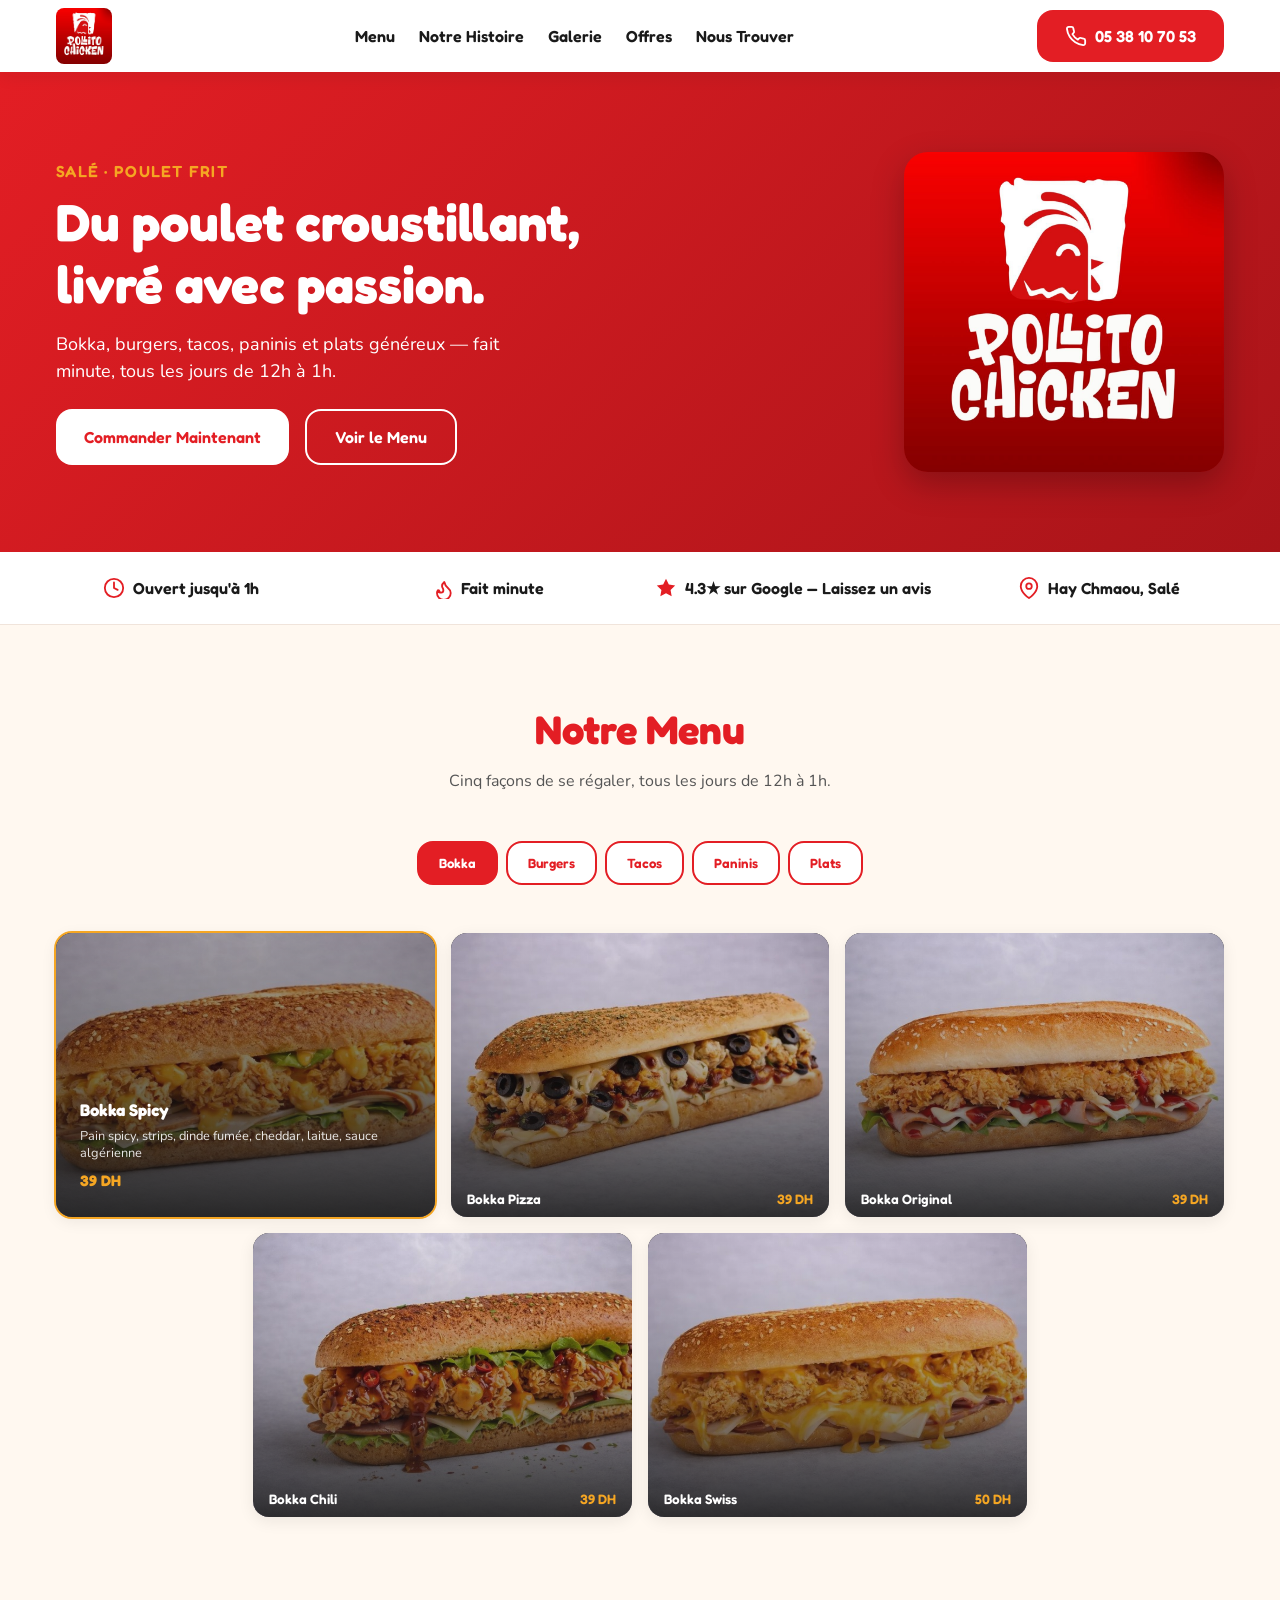
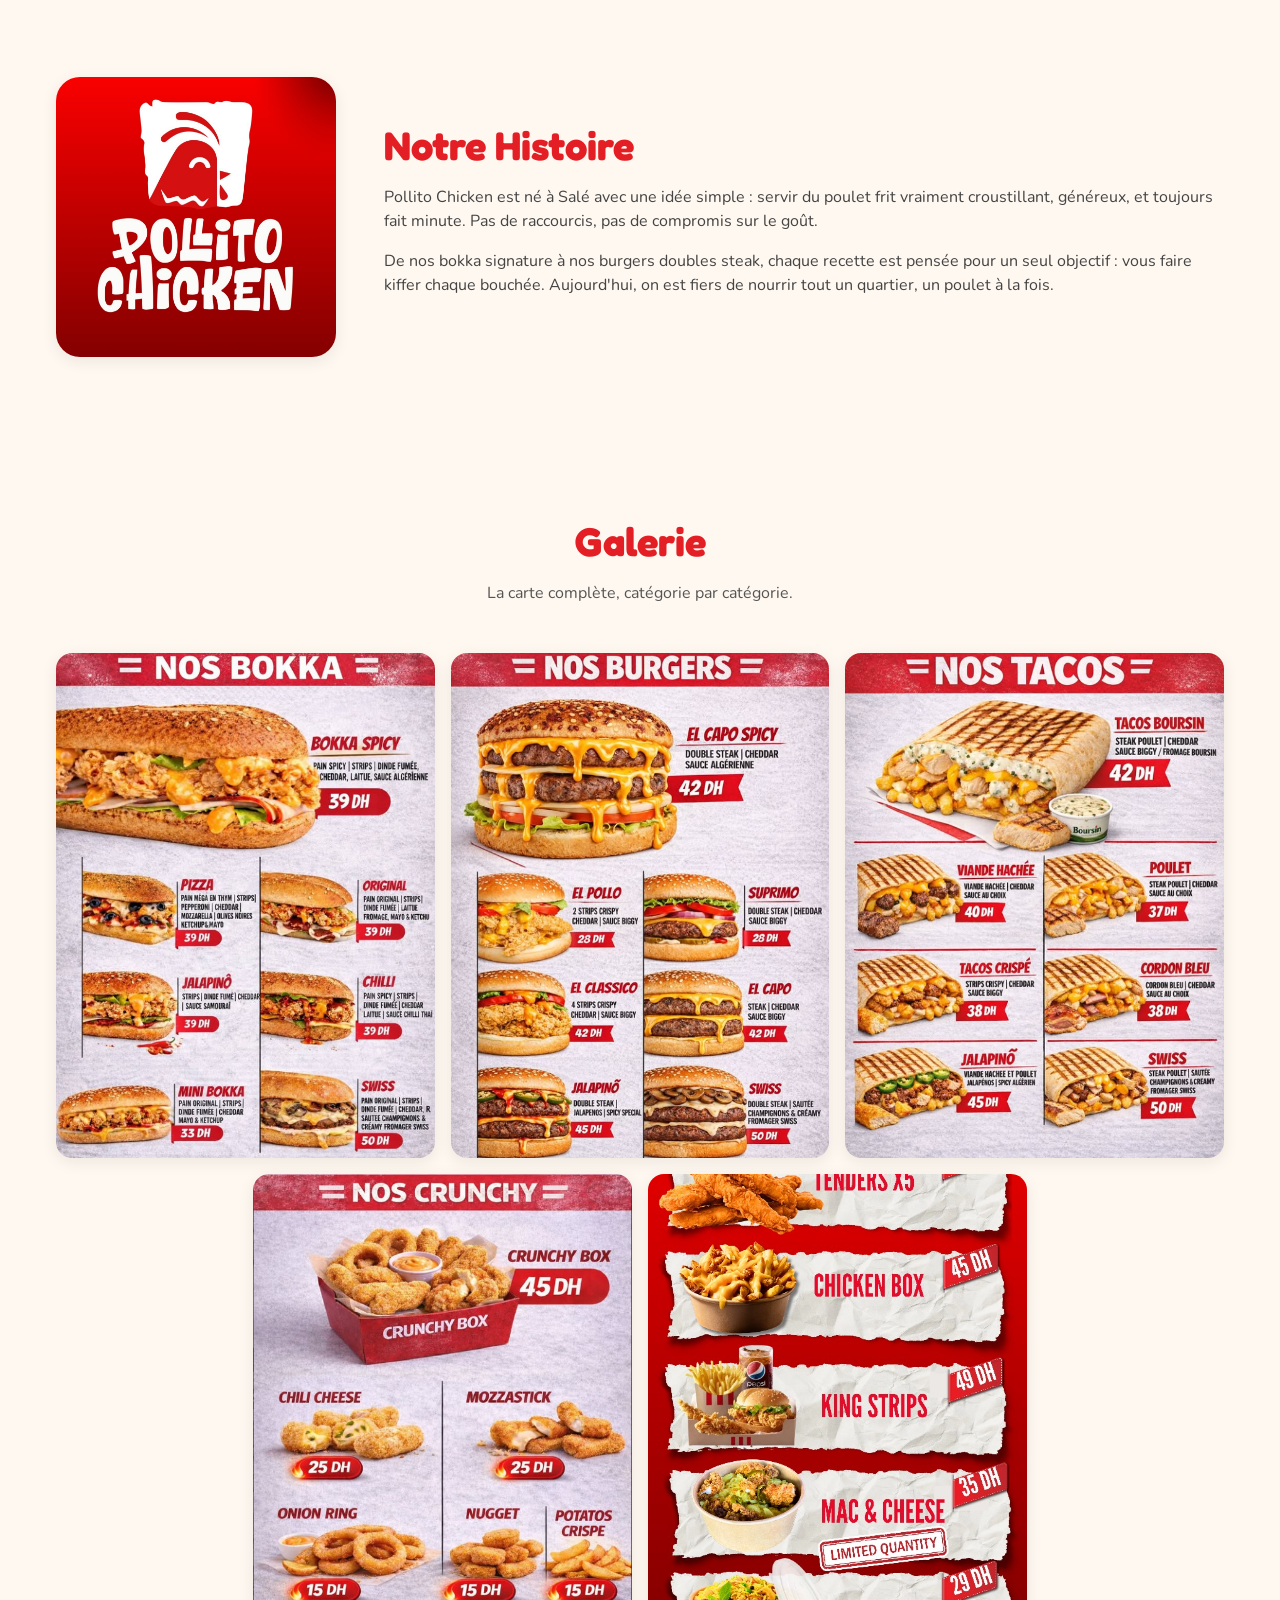
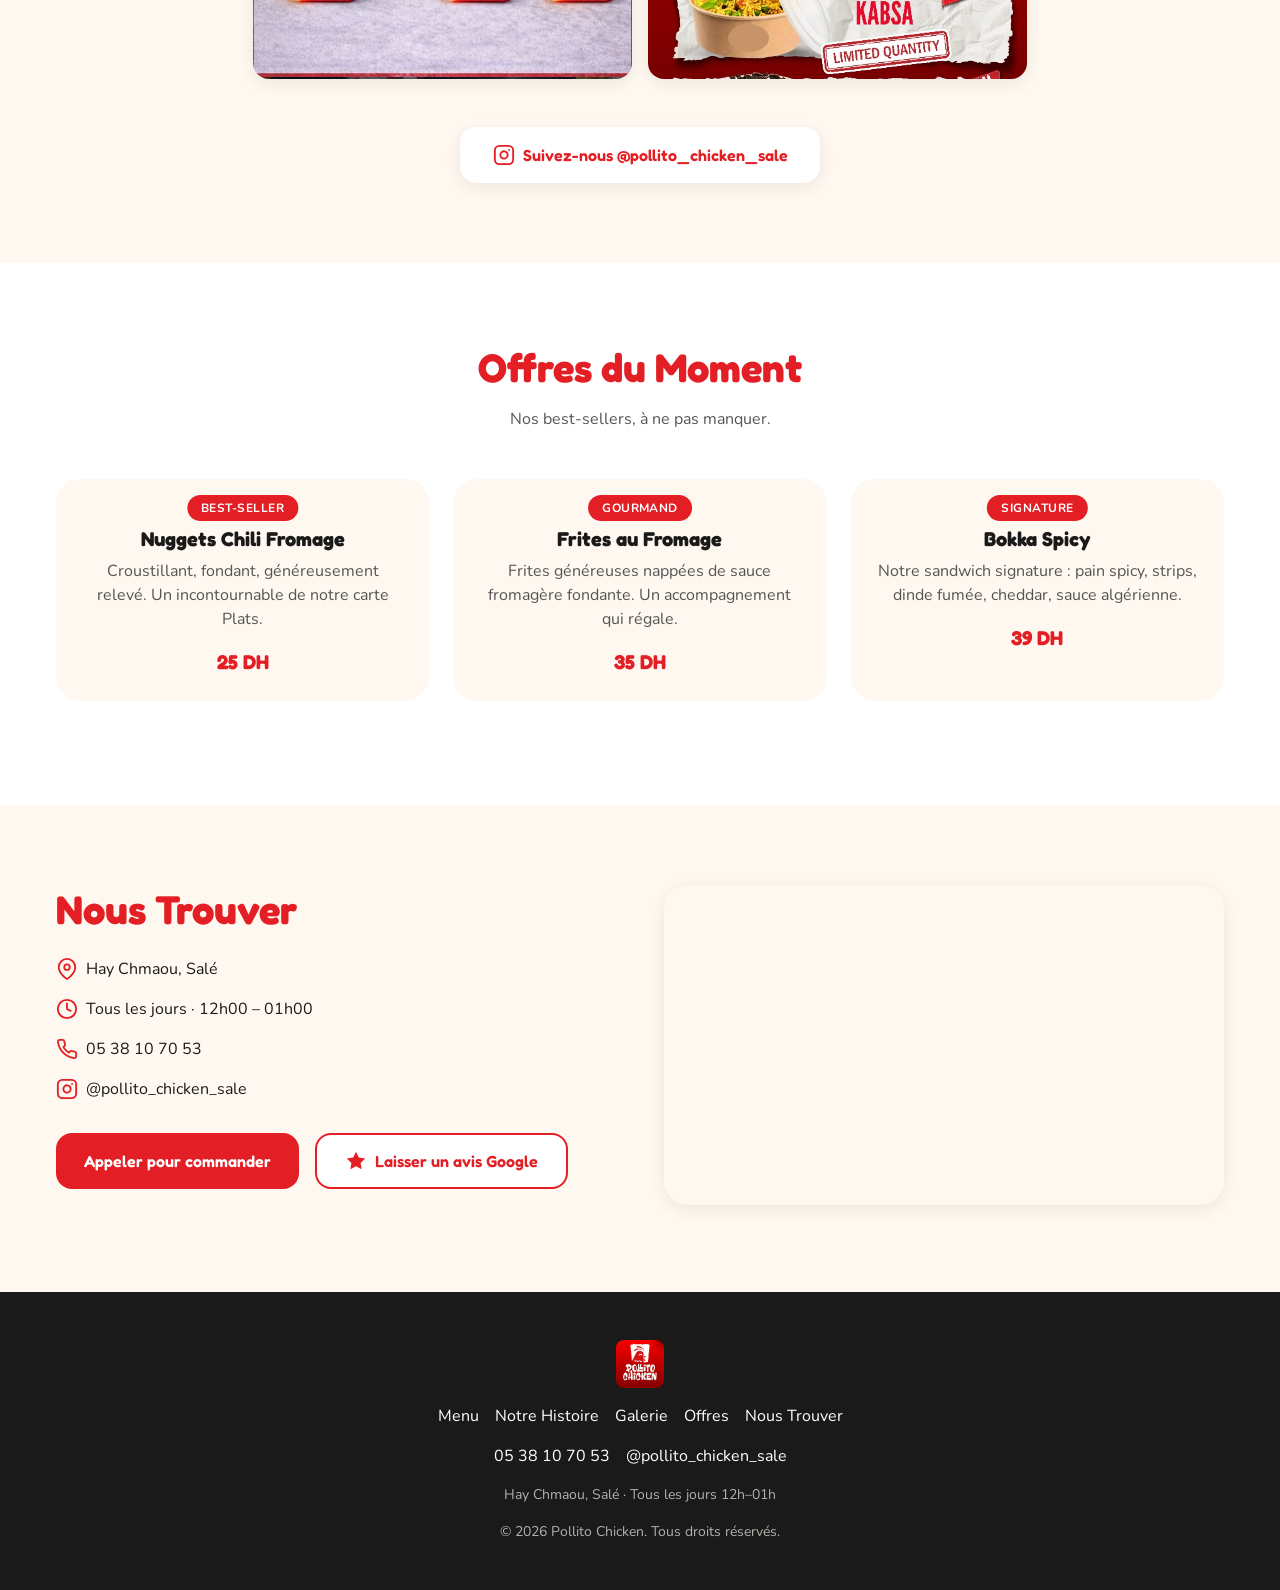
==== commit b1f5da82: "Menu overhaul: real product photos, category restructure, French naming, fixed review link - Replace" ====
--- a/index.html
+++ b/index.html
@@ -4,7 +4,7 @@
   <meta charset="UTF-8">
   <meta name="viewport" content="width=device-width, initial-scale=1.0">
   <title>Pollito Chicken — Salé | Poulet Frit & Fast-Food</title>
-  <meta name="description" content="Pollito Chicken à Salé : bokka, burgers, tacos, crunchy et plats de poulet frit croustillant. Ouvert tous les jours de 12h à 1h. Commandez par téléphone au 05 38 10 70 53.">
+  <meta name="description" content="Pollito Chicken à Salé : bokka, burgers, tacos, paninis et plats de poulet frit croustillant. Ouvert tous les jours de 12h à 1h. Commandez par téléphone au 05 38 10 70 53.">
   <link rel="icon" type="image/jpeg" href="assets/images/logo.jpg">
   <link rel="preconnect" href="https://fonts.googleapis.com">
   <link rel="preconnect" href="https://fonts.gstatic.com" crossorigin>
@@ -82,7 +82,7 @@
         <div class="hero-content reveal">
           <p class="hero-eyebrow">Salé · Poulet Frit</p>
           <h1>Du poulet croustillant,<br>livré avec passion.</h1>
-          <p class="hero-text">Bokka, burgers, tacos, crunchy et plats généreux — fait minute, tous les jours de 12h à 1h.</p>
+          <p class="hero-text">Bokka, burgers, tacos, paninis et plats généreux — fait minute, tous les jours de 12h à 1h.</p>
           <div class="hero-actions">
             <a href="tel:+212538107053" class="btn btn-primary">Commander Maintenant</a>
             <a href="#menu" class="btn btn-secondary">Voir le Menu</a>
@@ -98,7 +98,7 @@
       <div class="container trust-inner">
         <div class="trust-item"><svg class="icon"><use href="#icon-clock"/></svg><span>Ouvert jusqu'à 1h</span></div>
         <div class="trust-item"><svg class="icon"><use href="#icon-flame"/></svg><span>Fait minute</span></div>
-        <a class="trust-item trust-item-link" href="https://search.google.com/local/writereview?placeid=0xda7692af291495f:0xc22f956e4c6daf16" target="_blank" rel="noopener noreferrer"><svg class="icon"><use href="#icon-star"/></svg><span>4.3★ sur Google — Laissez un avis</span></a>
+        <a class="trust-item trust-item-link" href="https://www.google.com/maps?cid=13992566868224618262&amp;hl=fr" target="_blank" rel="noopener noreferrer"><svg class="icon"><use href="#icon-star"/></svg><span>4.3★ sur Google — Laissez un avis</span></a>
         <div class="trust-item"><svg class="icon"><use href="#icon-pin"/></svg><span>Hay Chmaou, Salé</span></div>
       </div>
     </div>
@@ -111,7 +111,7 @@
           <button class="menu-tab is-active" role="tab" id="tab-bokka" aria-selected="true" aria-controls="panel-bokka" data-target="panel-bokka">Bokka</button>
           <button class="menu-tab" role="tab" id="tab-burgers" aria-selected="false" aria-controls="panel-burgers" data-target="panel-burgers">Burgers</button>
           <button class="menu-tab" role="tab" id="tab-tacos" aria-selected="false" aria-controls="panel-tacos" data-target="panel-tacos">Tacos</button>
-          <button class="menu-tab" role="tab" id="tab-crunchy" aria-selected="false" aria-controls="panel-crunchy" data-target="panel-crunchy">Crunchy</button>
+          <button class="menu-tab" role="tab" id="tab-paninis" aria-selected="false" aria-controls="panel-paninis" data-target="panel-paninis">Paninis</button>
           <button class="menu-tab" role="tab" id="tab-plats" aria-selected="false" aria-controls="panel-plats" data-target="panel-plats">Plats</button>
         </div>
 
@@ -129,61 +129,41 @@
                 </article>
               </li>
               <li class="menu-expand-item" tabindex="0">
-                <img src="assets/images/menu-items/pizza.jpg" alt="Pizza" class="menu-expand-img" loading="lazy">
-                <div class="menu-expand-scrim"></div>
-                <div class="menu-expand-label"><span>Pizza</span><span class="price">39 DH</span></div>
-                <article class="menu-expand-content">
-                  <h3>Pizza</h3>
+                <img src="assets/images/menu-items/pizza.jpg" alt="Bokka Pizza" class="menu-expand-img" loading="lazy">
+                <div class="menu-expand-scrim"></div>
+                <div class="menu-expand-label"><span>Bokka Pizza</span><span class="price">39 DH</span></div>
+                <article class="menu-expand-content">
+                  <h3>Bokka Pizza</h3>
                   <p>Pain méga en thym, strips, pepperoni, cheddar, mozzarella, olives noires, ketchup & mayo</p>
                   <span class="price">39 DH</span>
                 </article>
               </li>
               <li class="menu-expand-item" tabindex="0">
-                <img src="assets/images/menu-items/original.jpg" alt="Original" class="menu-expand-img" loading="lazy">
-                <div class="menu-expand-scrim"></div>
-                <div class="menu-expand-label"><span>Original</span><span class="price">39 DH</span></div>
-                <article class="menu-expand-content">
-                  <h3>Original</h3>
+                <img src="assets/images/menu-items/original.jpg" alt="Bokka Original" class="menu-expand-img" loading="lazy">
+                <div class="menu-expand-scrim"></div>
+                <div class="menu-expand-label"><span>Bokka Original</span><span class="price">39 DH</span></div>
+                <article class="menu-expand-content">
+                  <h3>Bokka Original</h3>
                   <p>Pain original, strips, dinde fumée, laitue, fromage, mayo & ketchup</p>
                   <span class="price">39 DH</span>
                 </article>
               </li>
               <li class="menu-expand-item" tabindex="0">
-                <img src="assets/images/menu-items/jalapino-bokka.jpg" alt="Jalapiño" class="menu-expand-img" loading="lazy">
-                <div class="menu-expand-scrim"></div>
-                <div class="menu-expand-label"><span>Jalapiño</span><span class="price">39 DH</span></div>
-                <article class="menu-expand-content">
-                  <h3>Jalapiño</h3>
-                  <p>Strips, dinde fumée, cheddar, sauce samouraï</p>
+                <img src="assets/images/menu-items/chilli.jpg" alt="Bokka Chili" class="menu-expand-img" loading="lazy">
+                <div class="menu-expand-scrim"></div>
+                <div class="menu-expand-label"><span>Bokka Chili</span><span class="price">39 DH</span></div>
+                <article class="menu-expand-content">
+                  <h3>Bokka Chili</h3>
+                  <p>Pain spicy, strips, dinde fumée, cheddar, laitue, sauce chili thaï</p>
                   <span class="price">39 DH</span>
                 </article>
               </li>
               <li class="menu-expand-item" tabindex="0">
-                <img src="assets/images/menu-items/chilli.jpg" alt="Chilli" class="menu-expand-img" loading="lazy">
-                <div class="menu-expand-scrim"></div>
-                <div class="menu-expand-label"><span>Chilli</span><span class="price">39 DH</span></div>
-                <article class="menu-expand-content">
-                  <h3>Chilli</h3>
-                  <p>Pain spicy, strips, dinde fumée, cheddar, laitue, sauce chilli thaï</p>
-                  <span class="price">39 DH</span>
-                </article>
-              </li>
-              <li class="menu-expand-item" tabindex="0">
-                <img src="assets/images/menu-items/mini-bokka.jpg" alt="Mini Bokka" class="menu-expand-img" loading="lazy">
-                <div class="menu-expand-scrim"></div>
-                <div class="menu-expand-label"><span>Mini Bokka</span><span class="price">33 DH</span></div>
-                <article class="menu-expand-content">
-                  <h3>Mini Bokka</h3>
-                  <p>Pain original, strips, dinde fumée, cheddar, mayo & ketchup</p>
-                  <span class="price">33 DH</span>
-                </article>
-              </li>
-              <li class="menu-expand-item" tabindex="0">
-                <img src="assets/images/menu-items/swiss-bokka.jpg" alt="Swiss" class="menu-expand-img" loading="lazy">
-                <div class="menu-expand-scrim"></div>
-                <div class="menu-expand-label"><span>Swiss</span><span class="price">50 DH</span></div>
-                <article class="menu-expand-content">
-                  <h3>Swiss</h3>
+                <img src="assets/images/menu-items/swiss-bokka.jpg" alt="Bokka Swiss" class="menu-expand-img" loading="lazy">
+                <div class="menu-expand-scrim"></div>
+                <div class="menu-expand-label"><span>Bokka Swiss</span><span class="price">50 DH</span></div>
+                <article class="menu-expand-content">
+                  <h3>Bokka Swiss</h3>
                   <p>Pain original, strips, dinde fumée, cheddar, sautée champignons, creamy fromager swiss</p>
                   <span class="price">50 DH</span>
                 </article>
@@ -193,74 +173,44 @@
 
           <div class="menu-panel" id="panel-burgers" role="tabpanel" aria-labelledby="tab-burgers" hidden>
             <ul class="menu-expand" data-menu-expand>
-              <li class="menu-expand-item featured" tabindex="0">
-                <img src="assets/images/menu-items/el-capo-spicy.jpg" alt="El Capo Spicy" class="menu-expand-img" loading="lazy">
-                <div class="menu-expand-scrim"></div>
-                <div class="menu-expand-label"><span>El Capo Spicy</span><span class="price">42 DH</span></div>
-                <article class="menu-expand-content">
-                  <h3>El Capo Spicy</h3>
-                  <p>Double steak, cheddar, sauce algérienne</p>
-                  <span class="price">42 DH</span>
-                </article>
-              </li>
-              <li class="menu-expand-item" tabindex="0">
-                <img src="assets/images/menu-items/el-pollo.jpg" alt="El Pollo" class="menu-expand-img" loading="lazy">
-                <div class="menu-expand-scrim"></div>
-                <div class="menu-expand-label"><span>El Pollo</span><span class="price">28 DH</span></div>
-                <article class="menu-expand-content">
-                  <h3>El Pollo</h3>
+              <li class="menu-expand-item" tabindex="0">
+                <img src="assets/images/menu-items/el-pollo.jpg" alt="Burger El Pollo" class="menu-expand-img" loading="lazy">
+                <div class="menu-expand-scrim"></div>
+                <div class="menu-expand-label"><span>Burger El Pollo</span><span class="price">28 DH</span></div>
+                <article class="menu-expand-content">
+                  <h3>Burger El Pollo</h3>
                   <p>2 strips crispy, cheddar, sauce biggy</p>
                   <span class="price">28 DH</span>
                 </article>
               </li>
               <li class="menu-expand-item" tabindex="0">
-                <img src="assets/images/menu-items/suprimo.jpg" alt="Suprimo" class="menu-expand-img" loading="lazy">
-                <div class="menu-expand-scrim"></div>
-                <div class="menu-expand-label"><span>Suprimo</span><span class="price">28 DH</span></div>
-                <article class="menu-expand-content">
-                  <h3>Suprimo</h3>
+                <img src="assets/images/menu-items/suprimo.jpg" alt="Burger Suprimo" class="menu-expand-img" loading="lazy">
+                <div class="menu-expand-scrim"></div>
+                <div class="menu-expand-label"><span>Burger Suprimo</span><span class="price">28 DH</span></div>
+                <article class="menu-expand-content">
+                  <h3>Burger Suprimo</h3>
                   <p>Double steak, cheddar, sauce biggy</p>
                   <span class="price">28 DH</span>
                 </article>
               </li>
               <li class="menu-expand-item" tabindex="0">
-                <img src="assets/images/menu-items/el-classico.jpg" alt="El Classico" class="menu-expand-img" loading="lazy">
-                <div class="menu-expand-scrim"></div>
-                <div class="menu-expand-label"><span>El Classico</span><span class="price">42 DH</span></div>
-                <article class="menu-expand-content">
-                  <h3>El Classico</h3>
+                <img src="assets/images/menu-items/el-classico.jpg" alt="Burger El Classico" class="menu-expand-img" loading="lazy">
+                <div class="menu-expand-scrim"></div>
+                <div class="menu-expand-label"><span>Burger El Classico</span><span class="price">42 DH</span></div>
+                <article class="menu-expand-content">
+                  <h3>Burger El Classico</h3>
                   <p>4 strips crispy, cheddar, sauce biggy</p>
                   <span class="price">42 DH</span>
                 </article>
               </li>
-              <li class="menu-expand-item" tabindex="0">
-                <img src="assets/images/menu-items/el-capo.jpg" alt="El Capo" class="menu-expand-img" loading="lazy">
-                <div class="menu-expand-scrim"></div>
-                <div class="menu-expand-label"><span>El Capo</span><span class="price">42 DH</span></div>
-                <article class="menu-expand-content">
-                  <h3>El Capo</h3>
+              <li class="menu-expand-item featured" tabindex="0">
+                <img src="assets/images/menu-items/el-capo.jpg" alt="Burger El Capo" class="menu-expand-img" loading="lazy">
+                <div class="menu-expand-scrim"></div>
+                <div class="menu-expand-label"><span>Burger El Capo</span><span class="price">42 DH</span></div>
+                <article class="menu-expand-content">
+                  <h3>Burger El Capo</h3>
                   <p>Steak, cheddar, sauce biggy</p>
                   <span class="price">42 DH</span>
-                </article>
-              </li>
-              <li class="menu-expand-item" tabindex="0">
-                <img src="assets/images/menu-items/jalapino-burger.jpg" alt="Jalapiño" class="menu-expand-img" loading="lazy">
-                <div class="menu-expand-scrim"></div>
-                <div class="menu-expand-label"><span>Jalapiño</span><span class="price">45 DH</span></div>
-                <article class="menu-expand-content">
-                  <h3>Jalapiño</h3>
-                  <p>Double steak, jalapeños, spicy special</p>
-                  <span class="price">45 DH</span>
-                </article>
-              </li>
-              <li class="menu-expand-item" tabindex="0">
-                <img src="assets/images/menu-items/swiss-burger.jpg" alt="Swiss" class="menu-expand-img" loading="lazy">
-                <div class="menu-expand-scrim"></div>
-                <div class="menu-expand-label"><span>Swiss</span><span class="price">50 DH</span></div>
-                <article class="menu-expand-content">
-                  <h3>Swiss</h3>
-                  <p>Double steak, sautée champignons, creamy fromager swiss</p>
-                  <span class="price">50 DH</span>
                 </article>
               </li>
             </ul>
@@ -279,21 +229,21 @@
                 </article>
               </li>
               <li class="menu-expand-item" tabindex="0">
-                <img src="assets/images/menu-items/viande-hachee.jpg" alt="Viande Hachée" class="menu-expand-img" loading="lazy">
-                <div class="menu-expand-scrim"></div>
-                <div class="menu-expand-label"><span>Viande Hachée</span><span class="price">40 DH</span></div>
-                <article class="menu-expand-content">
-                  <h3>Viande Hachée</h3>
+                <img src="assets/images/menu-items/viande-hachee.jpg" alt="Tacos Viande Hachée" class="menu-expand-img" loading="lazy">
+                <div class="menu-expand-scrim"></div>
+                <div class="menu-expand-label"><span>Tacos Viande Hachée</span><span class="price">40 DH</span></div>
+                <article class="menu-expand-content">
+                  <h3>Tacos Viande Hachée</h3>
                   <p>Viande hachée, cheddar, sauce au choix</p>
                   <span class="price">40 DH</span>
                 </article>
               </li>
               <li class="menu-expand-item" tabindex="0">
-                <img src="assets/images/menu-items/poulet.jpg" alt="Poulet" class="menu-expand-img" loading="lazy">
-                <div class="menu-expand-scrim"></div>
-                <div class="menu-expand-label"><span>Poulet</span><span class="price">37 DH</span></div>
-                <article class="menu-expand-content">
-                  <h3>Poulet</h3>
+                <img src="assets/images/menu-items/poulet.jpg" alt="Tacos Poulet" class="menu-expand-img" loading="lazy">
+                <div class="menu-expand-scrim"></div>
+                <div class="menu-expand-label"><span>Tacos Poulet</span><span class="price">37 DH</span></div>
+                <article class="menu-expand-content">
+                  <h3>Tacos Poulet</h3>
                   <p>Steak poulet, cheddar, sauce au choix</p>
                   <span class="price">37 DH</span>
                 </article>
@@ -309,93 +259,48 @@
                 </article>
               </li>
               <li class="menu-expand-item" tabindex="0">
-                <img src="assets/images/menu-items/cordon-bleu.jpg" alt="Cordon Bleu" class="menu-expand-img" loading="lazy">
-                <div class="menu-expand-scrim"></div>
-                <div class="menu-expand-label"><span>Cordon Bleu</span><span class="price">38 DH</span></div>
-                <article class="menu-expand-content">
-                  <h3>Cordon Bleu</h3>
+                <img src="assets/images/menu-items/cordon-bleu.jpg" alt="Tacos Cordon Bleu" class="menu-expand-img" loading="lazy">
+                <div class="menu-expand-scrim"></div>
+                <div class="menu-expand-label"><span>Tacos Cordon Bleu</span><span class="price">38 DH</span></div>
+                <article class="menu-expand-content">
+                  <h3>Tacos Cordon Bleu</h3>
                   <p>Cordon bleu, cheddar, sauce au choix</p>
                   <span class="price">38 DH</span>
                 </article>
               </li>
               <li class="menu-expand-item" tabindex="0">
-                <img src="assets/images/menu-items/jalapino-tacos.jpg" alt="Jalapiño" class="menu-expand-img" loading="lazy">
-                <div class="menu-expand-scrim"></div>
-                <div class="menu-expand-label"><span>Jalapiño</span><span class="price">45 DH</span></div>
-                <article class="menu-expand-content">
-                  <h3>Jalapiño</h3>
+                <img src="assets/images/menu-items/jalapino-tacos.jpg" alt="Tacos Jalapiño" class="menu-expand-img" loading="lazy">
+                <div class="menu-expand-scrim"></div>
+                <div class="menu-expand-label"><span>Tacos Jalapiño</span><span class="price">45 DH</span></div>
+                <article class="menu-expand-content">
+                  <h3>Tacos Jalapiño</h3>
                   <p>Viande hachée et poulet, jalapeños, spicy algérien</p>
                   <span class="price">45 DH</span>
                 </article>
               </li>
-              <li class="menu-expand-item" tabindex="0">
-                <img src="assets/images/menu-items/swiss-tacos.jpg" alt="Swiss" class="menu-expand-img" loading="lazy">
-                <div class="menu-expand-scrim"></div>
-                <div class="menu-expand-label"><span>Swiss</span><span class="price">50 DH</span></div>
-                <article class="menu-expand-content">
-                  <h3>Swiss</h3>
-                  <p>Steak poulet, sautée champignons, creamy fromager swiss</p>
-                  <span class="price">50 DH</span>
-                </article>
-              </li>
             </ul>
           </div>
 
-          <div class="menu-panel" id="panel-crunchy" role="tabpanel" aria-labelledby="tab-crunchy" hidden>
+          <div class="menu-panel" id="panel-paninis" role="tabpanel" aria-labelledby="tab-paninis" hidden>
             <ul class="menu-expand" data-menu-expand>
               <li class="menu-expand-item featured" tabindex="0">
-                <img src="assets/images/menu-items/crunchy-box.jpg" alt="Crunchy Box" class="menu-expand-img" loading="lazy">
-                <div class="menu-expand-scrim"></div>
-                <div class="menu-expand-label"><span>Crunchy Box</span><span class="price">45 DH</span></div>
-                <article class="menu-expand-content">
-                  <h3>Crunchy Box</h3>
-                  <p>Notre box croustillante généreuse : tenders, onion rings, nuggets et sauce</p>
-                  <span class="price">45 DH</span>
-                </article>
-              </li>
-              <li class="menu-expand-item" tabindex="0">
-                <img src="assets/images/menu-items/chili-cheese.jpg" alt="Chili Cheese" class="menu-expand-img" loading="lazy">
-                <div class="menu-expand-scrim"></div>
-                <div class="menu-expand-label"><span>Chili Cheese</span><span class="price">25 DH</span></div>
-                <article class="menu-expand-content">
-                  <h3>Chili Cheese</h3>
-                  <span class="price">25 DH</span>
-                </article>
-              </li>
-              <li class="menu-expand-item" tabindex="0">
-                <img src="assets/images/menu-items/mozzastick.jpg" alt="Mozzastick" class="menu-expand-img" loading="lazy">
-                <div class="menu-expand-scrim"></div>
-                <div class="menu-expand-label"><span>Mozzastick</span><span class="price">25 DH</span></div>
-                <article class="menu-expand-content">
-                  <h3>Mozzastick</h3>
-                  <span class="price">25 DH</span>
-                </article>
-              </li>
-              <li class="menu-expand-item" tabindex="0">
-                <img src="assets/images/menu-items/onion-ring.jpg" alt="Onion Ring" class="menu-expand-img" loading="lazy">
-                <div class="menu-expand-scrim"></div>
-                <div class="menu-expand-label"><span>Onion Ring</span><span class="price">15 DH</span></div>
-                <article class="menu-expand-content">
-                  <h3>Onion Ring</h3>
-                  <span class="price">15 DH</span>
-                </article>
-              </li>
-              <li class="menu-expand-item" tabindex="0">
-                <img src="assets/images/menu-items/nugget.jpg" alt="Nugget" class="menu-expand-img" loading="lazy">
-                <div class="menu-expand-scrim"></div>
-                <div class="menu-expand-label"><span>Nugget</span><span class="price">15 DH</span></div>
-                <article class="menu-expand-content">
-                  <h3>Nugget</h3>
-                  <span class="price">15 DH</span>
-                </article>
-              </li>
-              <li class="menu-expand-item" tabindex="0">
-                <img src="assets/images/menu-items/potatos-crispe.jpg" alt="Potatos Crispe" class="menu-expand-img" loading="lazy">
-                <div class="menu-expand-scrim"></div>
-                <div class="menu-expand-label"><span>Potatos Crispe</span><span class="price">15 DH</span></div>
-                <article class="menu-expand-content">
-                  <h3>Potatos Crispe</h3>
-                  <span class="price">15 DH</span>
+                <img src="assets/images/menu-items/wrap-crispy.jpg" alt="Wrap Crispé" class="menu-expand-img" loading="lazy">
+                <div class="menu-expand-scrim"></div>
+                <div class="menu-expand-label"><span>Wrap Crispé</span><span class="price">55 DH</span></div>
+                <article class="menu-expand-content">
+                  <h3>Wrap Crispé</h3>
+                  <p>Tortilla moyenne, chicken strips, fromage, tomates, laitue, sauce blanche</p>
+                  <span class="price">55 DH</span>
+                </article>
+              </li>
+              <li class="menu-expand-item" tabindex="0">
+                <img src="assets/images/menu-items/panini-crispy.jpg" alt="Panini Crispé" class="menu-expand-img" loading="lazy">
+                <div class="menu-expand-scrim"></div>
+                <div class="menu-expand-label"><span>Panini Crispé</span><span class="price">40 DH</span></div>
+                <article class="menu-expand-content">
+                  <h3>Panini Crispé</h3>
+                  <p>Pain panini, chicken strips, fromage, sauce blanche, sauce au choix</p>
+                  <span class="price">40 DH</span>
                 </article>
               </li>
             </ul>
@@ -412,53 +317,50 @@
                   <span class="price">35 DH</span>
                 </article>
               </li>
-              <li class="menu-expand-item" tabindex="0">
-                <img src="assets/images/menu-items/chicken-box.jpg" alt="Chicken Box" class="menu-expand-img" loading="lazy">
-                <div class="menu-expand-scrim"></div>
-                <div class="menu-expand-label"><span>Chicken Box</span><span class="price">45 DH</span></div>
-                <article class="menu-expand-content">
-                  <h3>Chicken Box</h3>
-                  <span class="price">45 DH</span>
-                </article>
-              </li>
               <li class="menu-expand-item featured" tabindex="0">
-                <img src="assets/images/menu-items/king-strips.jpg" alt="King Strips" class="menu-expand-img" loading="lazy">
-                <div class="menu-expand-scrim"></div>
-                <div class="menu-expand-label"><span>King Strips</span><span class="price">49 DH</span></div>
-                <article class="menu-expand-content">
-                  <h3>King Strips</h3>
-                  <p>Combo : strips, burger, frites et boisson</p>
-                  <span class="price">49 DH</span>
-                </article>
-              </li>
-              <li class="menu-expand-item" tabindex="0">
-                <img src="assets/images/menu-items/mac-cheese.jpg" alt="Mac & Cheese" class="menu-expand-img" loading="lazy">
-                <div class="menu-expand-scrim"></div>
-                <div class="menu-expand-label"><span>Mac & Cheese</span><span class="price">35 DH</span></div>
-                <article class="menu-expand-content">
-                  <h3>Mac & Cheese</h3>
-                  <span class="badge-limited">Quantité limitée</span>
+                <img src="assets/images/menu-items/cheese-fries.jpg" alt="Frites au Fromage" class="menu-expand-img" loading="lazy">
+                <div class="menu-expand-scrim"></div>
+                <div class="menu-expand-label"><span>Frites au Fromage</span><span class="price">35 DH</span></div>
+                <article class="menu-expand-content">
+                  <h3>Frites au Fromage</h3>
+                  <p>Frites généreuses nappées de sauce fromagère</p>
                   <span class="price">35 DH</span>
                 </article>
               </li>
               <li class="menu-expand-item" tabindex="0">
-                <img src="assets/images/menu-items/kabsa.jpg" alt="Kabsa" class="menu-expand-img" loading="lazy">
-                <div class="menu-expand-scrim"></div>
-                <div class="menu-expand-label"><span>Kabsa</span><span class="price">29 DH</span></div>
-                <article class="menu-expand-content">
-                  <h3>Kabsa</h3>
-                  <span class="badge-limited">Quantité limitée</span>
-                  <span class="price">29 DH</span>
-                </article>
-              </li>
-              <li class="menu-expand-item" tabindex="0">
-                <img src="assets/images/menu-items/tiramisu.jpg" alt="Tiramisu" class="menu-expand-img" loading="lazy">
-                <div class="menu-expand-scrim"></div>
-                <div class="menu-expand-label"><span>Tiramisu</span><span class="price">20 DH</span></div>
-                <article class="menu-expand-content">
-                  <h3>Tiramisu</h3>
-                  <p>Dessert</p>
-                  <span class="price">20 DH</span>
+                <img src="assets/images/menu-items/chili-cheese.jpg" alt="Nuggets Chili Fromage" class="menu-expand-img" loading="lazy">
+                <div class="menu-expand-scrim"></div>
+                <div class="menu-expand-label"><span>Nuggets Chili Fromage</span><span class="price">25 DH</span></div>
+                <article class="menu-expand-content">
+                  <h3>Nuggets Chili Fromage</h3>
+                  <span class="price">25 DH</span>
+                </article>
+              </li>
+              <li class="menu-expand-item" tabindex="0">
+                <img src="assets/images/menu-items/mozzastick.jpg" alt="Bâtonnets de Mozzarella" class="menu-expand-img" loading="lazy">
+                <div class="menu-expand-scrim"></div>
+                <div class="menu-expand-label"><span>Bâtonnets de Mozzarella</span><span class="price">25 DH</span></div>
+                <article class="menu-expand-content">
+                  <h3>Bâtonnets de Mozzarella</h3>
+                  <span class="price">25 DH</span>
+                </article>
+              </li>
+              <li class="menu-expand-item" tabindex="0">
+                <img src="assets/images/menu-items/onion-ring.jpg" alt="Rondelles d'Oignon" class="menu-expand-img" loading="lazy">
+                <div class="menu-expand-scrim"></div>
+                <div class="menu-expand-label"><span>Rondelles d'Oignon</span><span class="price">15 DH</span></div>
+                <article class="menu-expand-content">
+                  <h3>Rondelles d'Oignon</h3>
+                  <span class="price">15 DH</span>
+                </article>
+              </li>
+              <li class="menu-expand-item" tabindex="0">
+                <img src="assets/images/menu-items/nugget.jpg" alt="Nuggets" class="menu-expand-img" loading="lazy">
+                <div class="menu-expand-scrim"></div>
+                <div class="menu-expand-label"><span>Nuggets</span><span class="price">15 DH</span></div>
+                <article class="menu-expand-content">
+                  <h3>Nuggets</h3>
+                  <span class="price">15 DH</span>
                 </article>
               </li>
             </ul>
@@ -502,15 +404,15 @@
         <div class="offres-grid">
           <article class="offre-card reveal">
             <span class="offre-badge">Best-seller</span>
-            <h3>Crunchy Box</h3>
-            <p>Notre box croustillante généreuse : tenders, onion rings, nuggets et sauce.</p>
-            <span class="price">45 DH</span>
+            <h3>Nuggets Chili Fromage</h3>
+            <p>Croustillant, fondant, généreusement relevé. Un incontournable de notre carte Plats.</p>
+            <span class="price">25 DH</span>
           </article>
           <article class="offre-card reveal">
-            <span class="offre-badge">Combo</span>
-            <h3>King Strips</h3>
-            <p>Strips croustillants, burger, frites et boisson. Le combo complet.</p>
-            <span class="price">49 DH</span>
+            <span class="offre-badge">Gourmand</span>
+            <h3>Frites au Fromage</h3>
+            <p>Frites généreuses nappées de sauce fromagère fondante. Un accompagnement qui régale.</p>
+            <span class="price">35 DH</span>
           </article>
           <article class="offre-card reveal">
             <span class="offre-badge">Signature</span>
@@ -519,7 +421,6 @@
             <span class="price">39 DH</span>
           </article>
         </div>
-        <p class="offres-note reveal">Mac &amp; Cheese et Kabsa sont disponibles en quantité limitée — premier arrivé, premier servi.</p>
       </div>
     </section>
     <section class="contact" id="contact">
@@ -534,7 +435,7 @@
           </ul>
           <div class="contact-actions">
             <a href="tel:+212538107053" class="btn btn-call">Appeler pour commander</a>
-            <a href="https://search.google.com/local/writereview?placeid=0xda7692af291495f:0xc22f956e4c6daf16" target="_blank" rel="noopener noreferrer" class="btn btn-review">
+            <a href="https://www.google.com/maps?cid=13992566868224618262&amp;hl=fr" target="_blank" rel="noopener noreferrer" class="btn btn-review">
               <svg class="icon"><use href="#icon-star"/></svg>
               <span>Laisser un avis Google</span>
             </a>
--- a/css/styles.css
+++ b/css/styles.css
@@ -242,12 +242,10 @@
 .menu-tab.is-active { background: var(--color-primary); color: var(--color-white); }
 
 .menu-expand {
-  display: grid;
-  grid-template-columns: repeat(2, 1fr);
+  display: flex;
+  flex-wrap: wrap;
+  justify-content: center;
   gap: var(--space-sm);
-}
-@media (min-width: 768px) {
-  .menu-expand { grid-template-columns: repeat(3, 1fr); }
 }
 
 .menu-expand-item {
@@ -258,6 +256,11 @@
   aspect-ratio: 4 / 3;
   box-shadow: var(--shadow-card);
   background: var(--color-ink);
+  width: calc(50% - var(--space-sm) / 2);
+}
+@media (min-width: 768px) {
+  .menu-expand-item { width: calc(33.333% - var(--space-sm) * 2 / 3); }
+  #panel-burgers .menu-expand-item { width: calc(50% - var(--space-sm) / 2); }
 }
 .menu-expand-item.featured { box-shadow: 0 0 0 2px var(--color-gold), var(--shadow-card); }
 .menu-expand-item:focus-visible { outline: 3px solid var(--color-gold); outline-offset: 2px; }
@@ -268,15 +271,15 @@
   width: 100%;
   height: 100%;
   object-fit: cover;
-  transform: scale(1.1);
-  filter: grayscale(55%) brightness(0.9);
+  transform: scale(1);
+  filter: brightness(1);
   transition: transform 400ms ease, filter 400ms ease;
 }
 .menu-expand-item:hover .menu-expand-img,
 .menu-expand-item:focus-visible .menu-expand-img,
 .menu-expand-item.is-active .menu-expand-img {
-  transform: scale(1);
-  filter: grayscale(0%) brightness(1);
+  transform: scale(1.12);
+  filter: brightness(0.7);
 }
 
 .menu-expand-scrim {
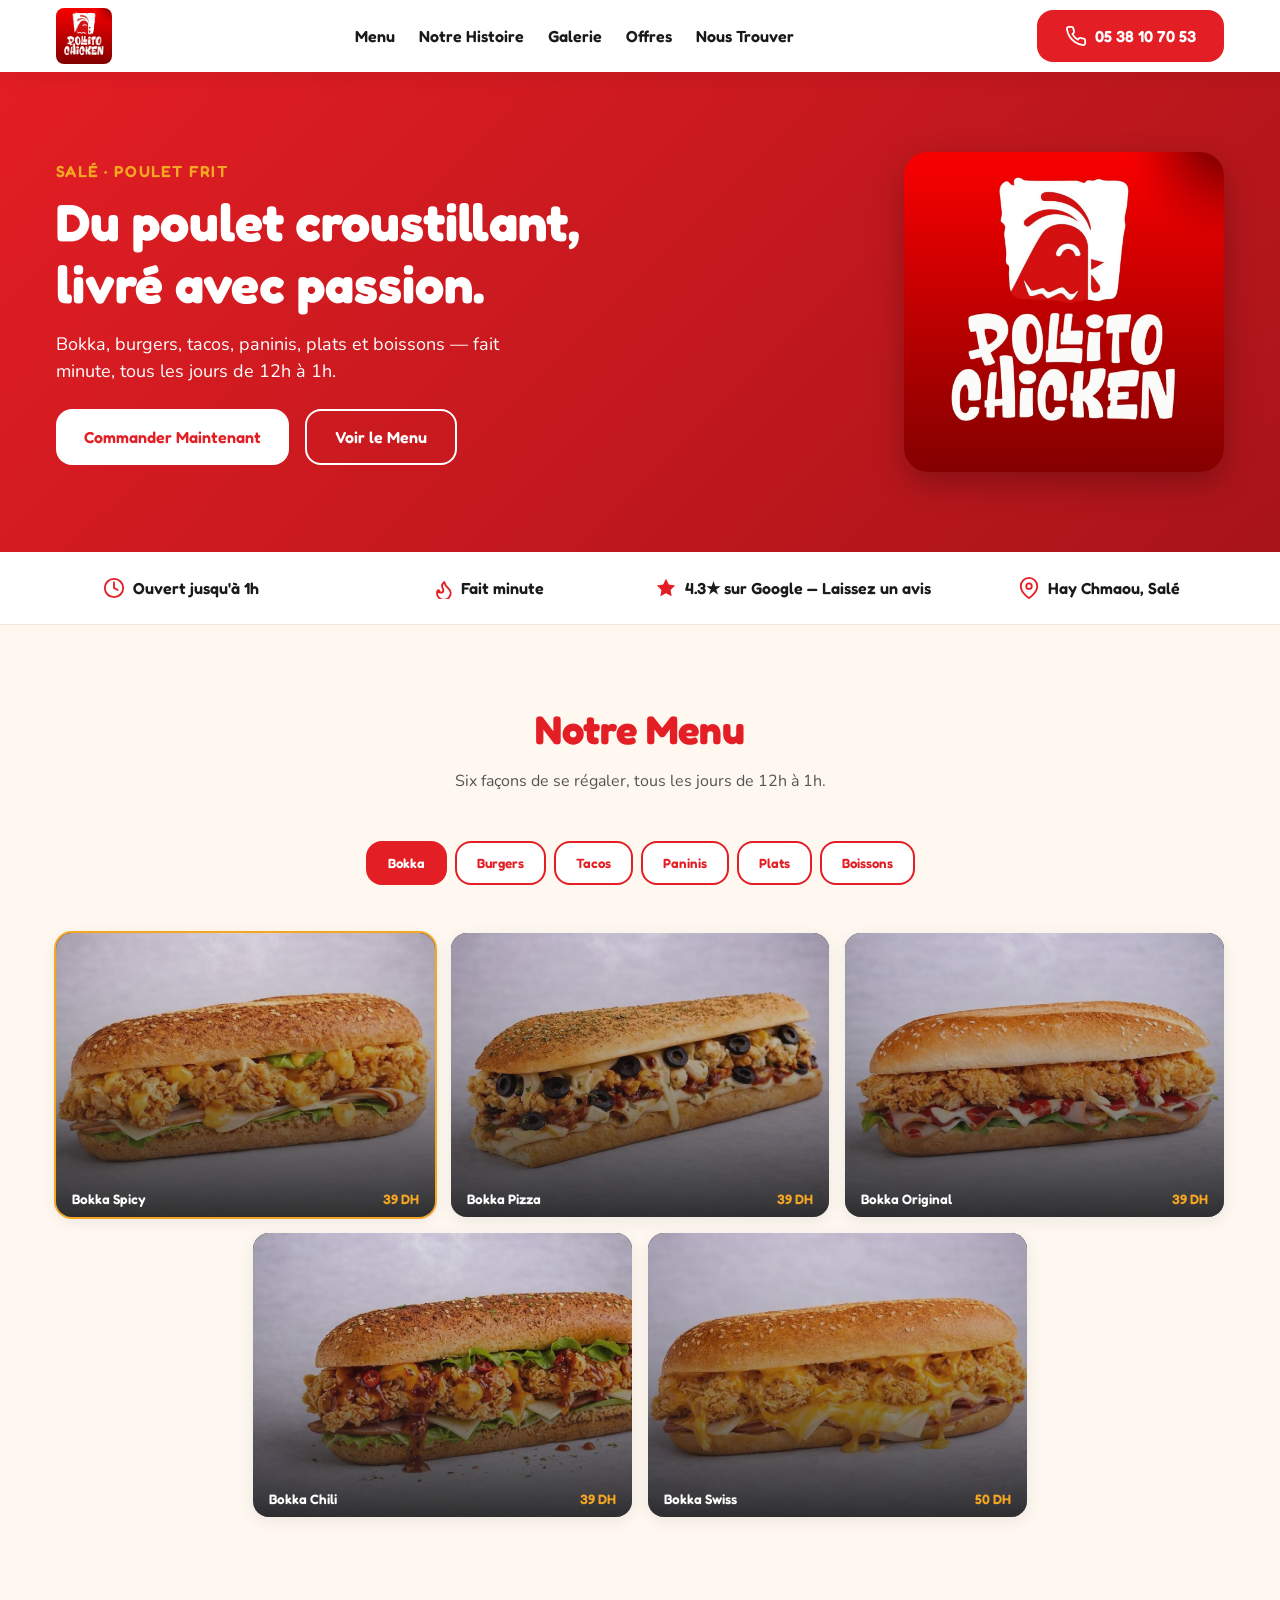
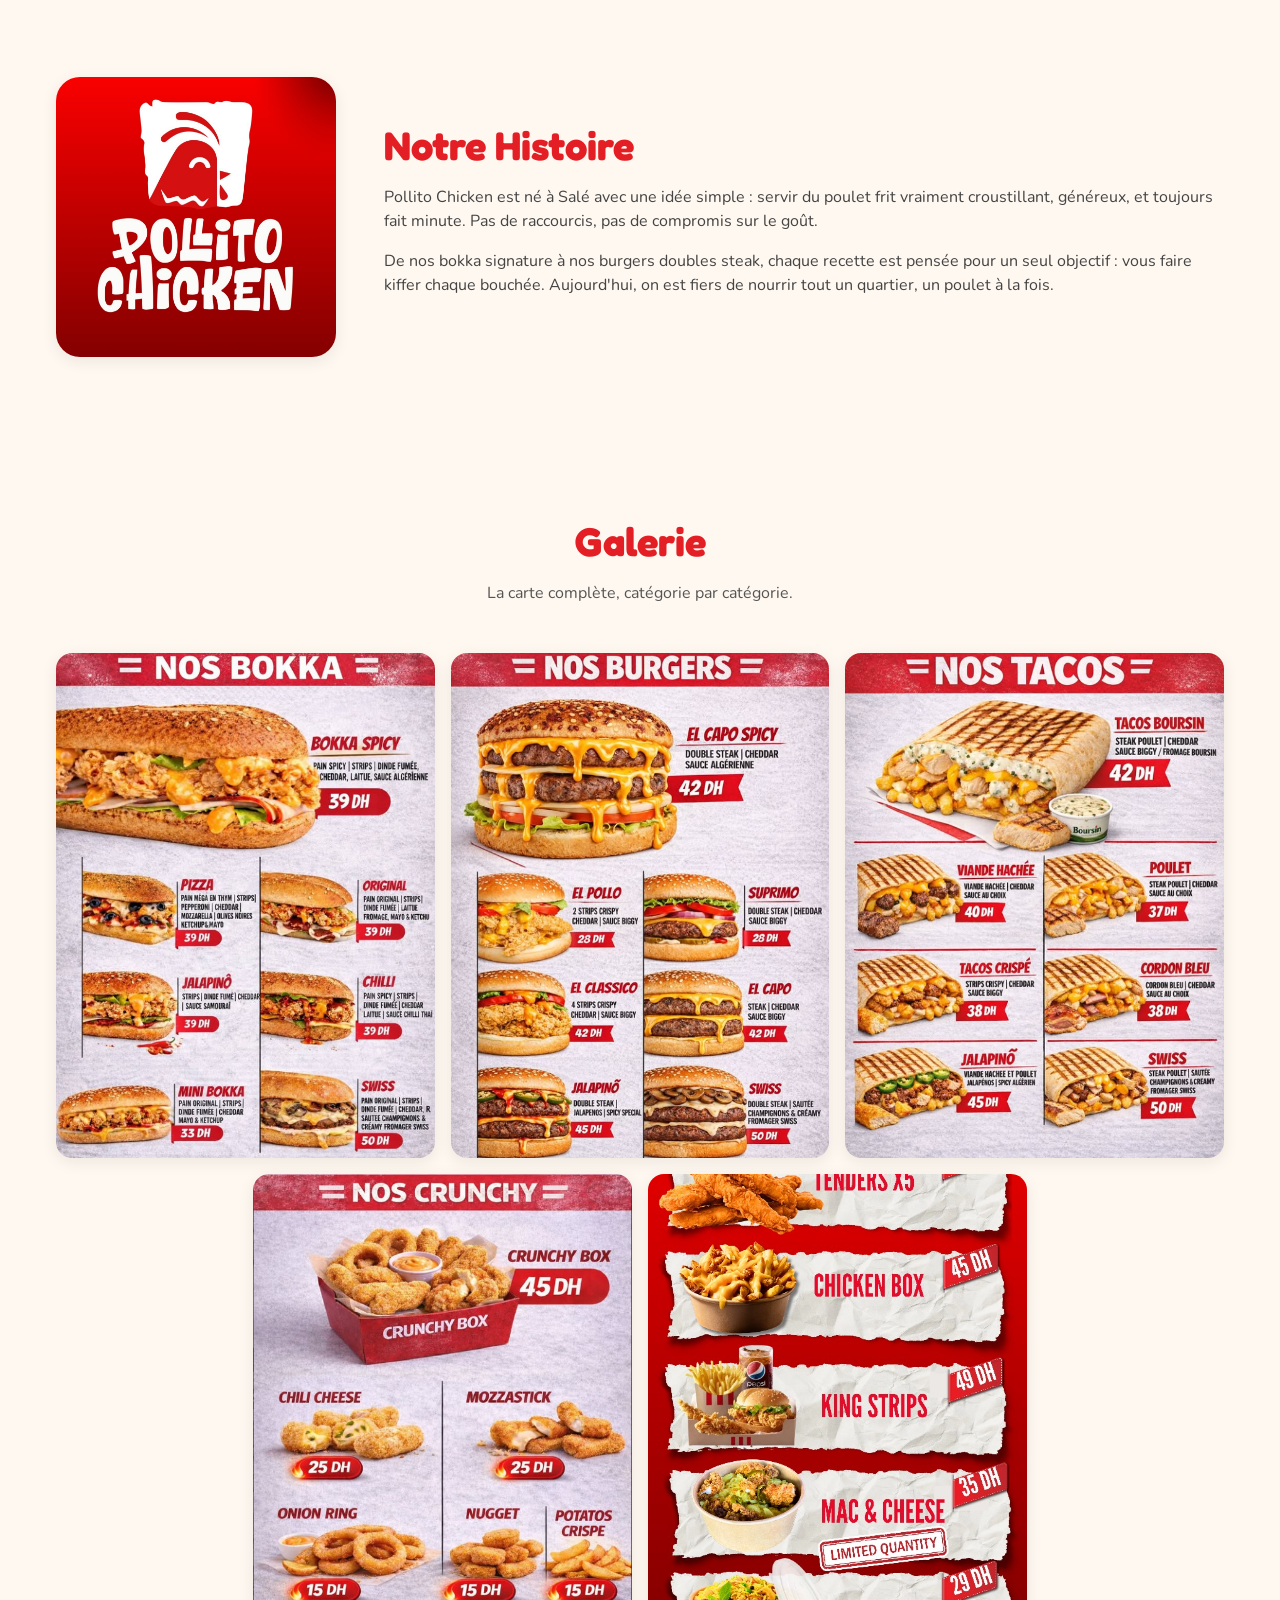
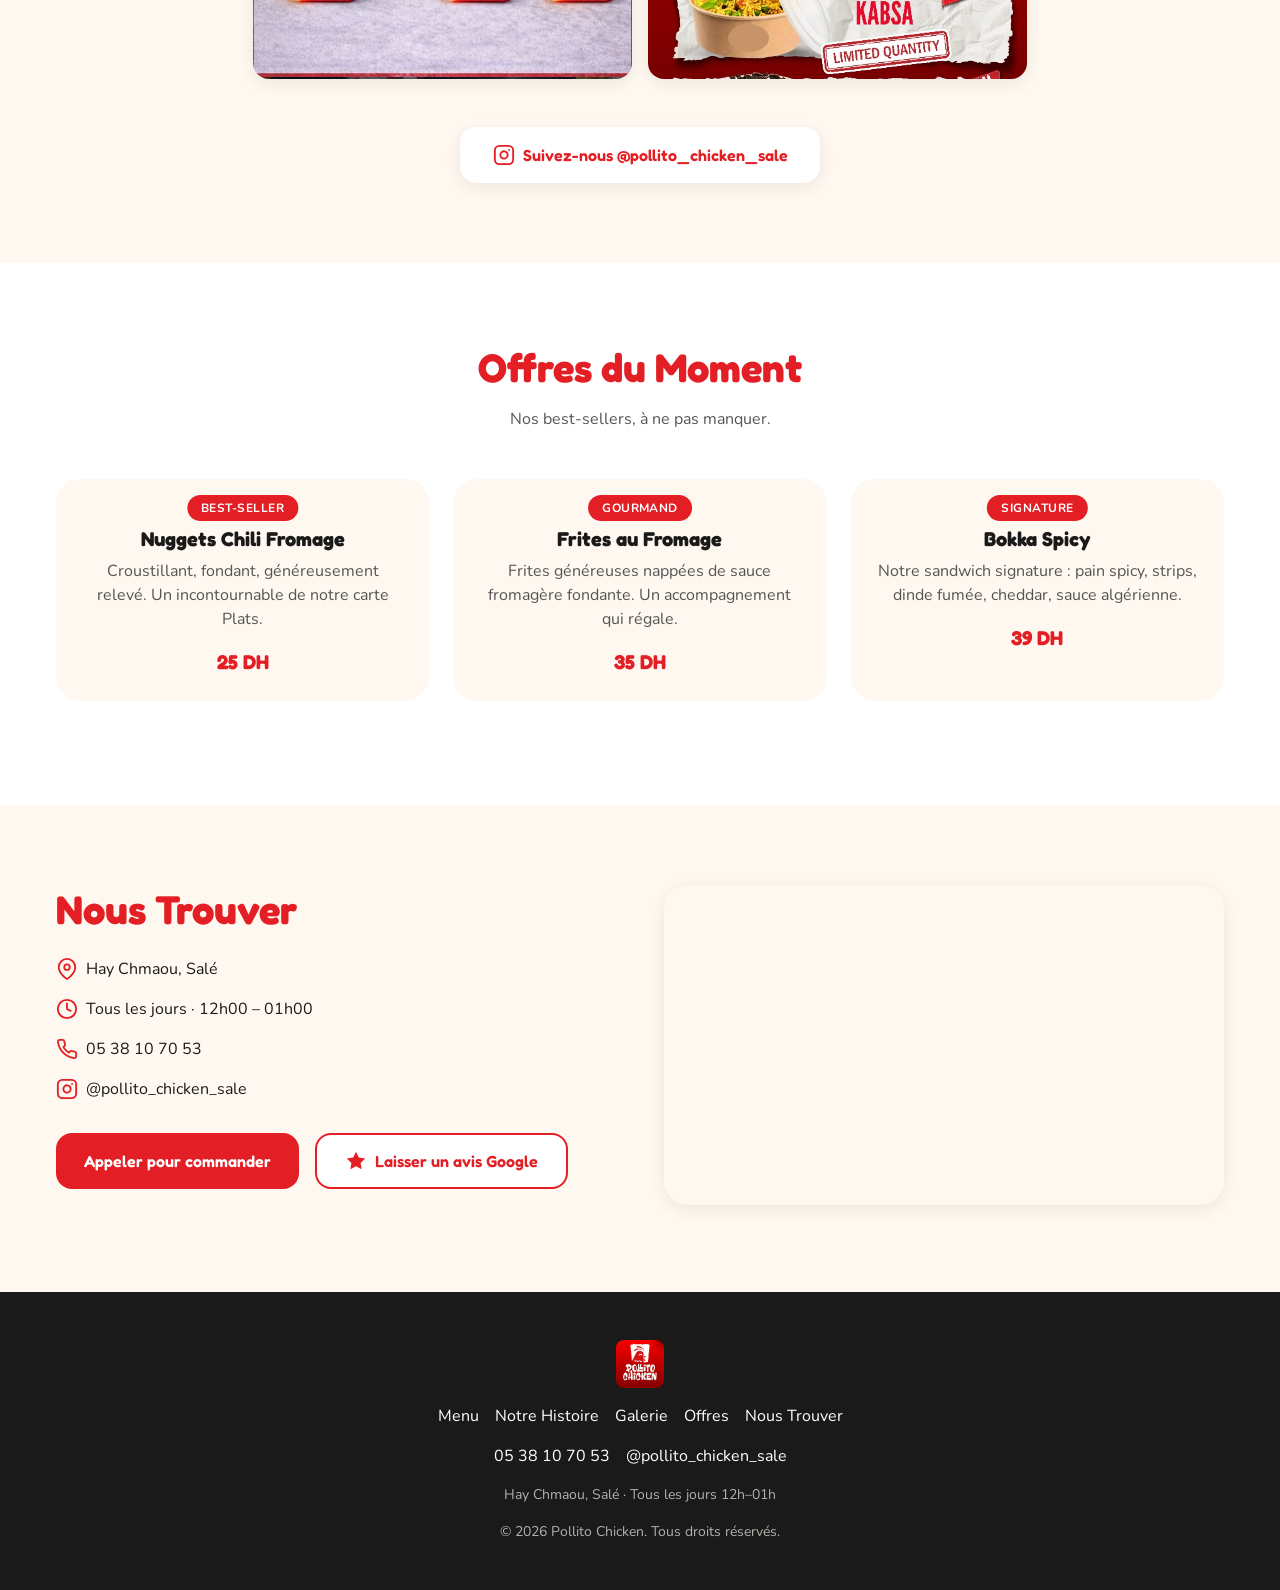
==== commit 54e5af8e: "Add Boissons category with 5 drinks New 6th menu tab with Coca Cola, Fanta Orange, Sprite, Hawaï Tro" ====
--- a/index.html
+++ b/index.html
@@ -4,7 +4,7 @@
   <meta charset="UTF-8">
   <meta name="viewport" content="width=device-width, initial-scale=1.0">
   <title>Pollito Chicken — Salé | Poulet Frit & Fast-Food</title>
-  <meta name="description" content="Pollito Chicken à Salé : bokka, burgers, tacos, paninis et plats de poulet frit croustillant. Ouvert tous les jours de 12h à 1h. Commandez par téléphone au 05 38 10 70 53.">
+  <meta name="description" content="Pollito Chicken à Salé : bokka, burgers, tacos, paninis, plats et boissons. Poulet frit croustillant, ouvert tous les jours de 12h à 1h. Commandez par téléphone au 05 38 10 70 53.">
   <link rel="icon" type="image/jpeg" href="assets/images/logo.jpg">
   <link rel="preconnect" href="https://fonts.googleapis.com">
   <link rel="preconnect" href="https://fonts.gstatic.com" crossorigin>
@@ -82,7 +82,7 @@
         <div class="hero-content reveal">
           <p class="hero-eyebrow">Salé · Poulet Frit</p>
           <h1>Du poulet croustillant,<br>livré avec passion.</h1>
-          <p class="hero-text">Bokka, burgers, tacos, paninis et plats généreux — fait minute, tous les jours de 12h à 1h.</p>
+          <p class="hero-text">Bokka, burgers, tacos, paninis, plats et boissons — fait minute, tous les jours de 12h à 1h.</p>
           <div class="hero-actions">
             <a href="tel:+212538107053" class="btn btn-primary">Commander Maintenant</a>
             <a href="#menu" class="btn btn-secondary">Voir le Menu</a>
@@ -105,7 +105,7 @@
     <section class="menu" id="menu">
       <div class="container">
         <h2 class="section-title reveal">Notre Menu</h2>
-        <p class="section-subtitle reveal">Cinq façons de se régaler, tous les jours de 12h à 1h.</p>
+        <p class="section-subtitle reveal">Six façons de se régaler, tous les jours de 12h à 1h.</p>
 
         <div class="menu-tabs" role="tablist" aria-label="Catégories du menu">
           <button class="menu-tab is-active" role="tab" id="tab-bokka" aria-selected="true" aria-controls="panel-bokka" data-target="panel-bokka">Bokka</button>
@@ -113,6 +113,7 @@
           <button class="menu-tab" role="tab" id="tab-tacos" aria-selected="false" aria-controls="panel-tacos" data-target="panel-tacos">Tacos</button>
           <button class="menu-tab" role="tab" id="tab-paninis" aria-selected="false" aria-controls="panel-paninis" data-target="panel-paninis">Paninis</button>
           <button class="menu-tab" role="tab" id="tab-plats" aria-selected="false" aria-controls="panel-plats" data-target="panel-plats">Plats</button>
+          <button class="menu-tab" role="tab" id="tab-boissons" aria-selected="false" aria-controls="panel-boissons" data-target="panel-boissons">Boissons</button>
         </div>
 
         <div class="menu-panels">
@@ -360,6 +361,61 @@
                 <div class="menu-expand-label"><span>Nuggets</span><span class="price">15 DH</span></div>
                 <article class="menu-expand-content">
                   <h3>Nuggets</h3>
+                  <span class="price">15 DH</span>
+                </article>
+              </li>
+            </ul>
+          </div>
+
+          <div class="menu-panel" id="panel-boissons" role="tabpanel" aria-labelledby="tab-boissons" hidden>
+            <ul class="menu-expand" data-menu-expand>
+              <li class="menu-expand-item featured" tabindex="0">
+                <img src="assets/images/menu-items/coca-cola.jpg" alt="Coca Cola" class="menu-expand-img" loading="lazy">
+                <div class="menu-expand-scrim"></div>
+                <div class="menu-expand-label"><span>Coca Cola</span><span class="price">12 DH</span></div>
+                <article class="menu-expand-content">
+                  <h3>Coca Cola</h3>
+                  <p>Canette 33cl · Boisson gazeuse</p>
+                  <span class="price">12 DH</span>
+                </article>
+              </li>
+              <li class="menu-expand-item" tabindex="0">
+                <img src="assets/images/menu-items/fanta-orange.jpg" alt="Fanta Orange" class="menu-expand-img" loading="lazy">
+                <div class="menu-expand-scrim"></div>
+                <div class="menu-expand-label"><span>Fanta Orange</span><span class="price">12 DH</span></div>
+                <article class="menu-expand-content">
+                  <h3>Fanta Orange</h3>
+                  <p>Canette 33cl · Boisson gazeuse</p>
+                  <span class="price">12 DH</span>
+                </article>
+              </li>
+              <li class="menu-expand-item" tabindex="0">
+                <img src="assets/images/menu-items/sprite.jpg" alt="Sprite" class="menu-expand-img" loading="lazy">
+                <div class="menu-expand-scrim"></div>
+                <div class="menu-expand-label"><span>Sprite</span><span class="price">12 DH</span></div>
+                <article class="menu-expand-content">
+                  <h3>Sprite</h3>
+                  <p>Canette 33cl · Boisson gazeuse</p>
+                  <span class="price">12 DH</span>
+                </article>
+              </li>
+              <li class="menu-expand-item" tabindex="0">
+                <img src="assets/images/menu-items/hawai-tropical.jpg" alt="Hawaï Tropical" class="menu-expand-img" loading="lazy">
+                <div class="menu-expand-scrim"></div>
+                <div class="menu-expand-label"><span>Hawaï Tropical</span><span class="price">12 DH</span></div>
+                <article class="menu-expand-content">
+                  <h3>Hawaï Tropical</h3>
+                  <p>Canette 33cl · Boisson gazeuse</p>
+                  <span class="price">12 DH</span>
+                </article>
+              </li>
+              <li class="menu-expand-item" tabindex="0">
+                <img src="assets/images/menu-items/poms-pomme.jpg" alt="Pom's Pomme" class="menu-expand-img" loading="lazy">
+                <div class="menu-expand-scrim"></div>
+                <div class="menu-expand-label"><span>Pom's Pomme</span><span class="price">15 DH</span></div>
+                <article class="menu-expand-content">
+                  <h3>Pom's Pomme</h3>
+                  <p>Canette 33cl · Boisson gazeuse</p>
                   <span class="price">15 DH</span>
                 </article>
               </li>
--- a/css/styles.css
+++ b/css/styles.css
@@ -302,12 +302,19 @@
   font-family: var(--font-heading);
   font-weight: 600;
   font-size: 0.85rem;
-  white-space: nowrap;
-  overflow: hidden;
   opacity: 1;
   transition: opacity 200ms ease;
 }
+.menu-expand-label span:first-child {
+  min-width: 0;
+  overflow: hidden;
+  text-overflow: ellipsis;
+  white-space: nowrap;
+}
 .menu-expand-label .price { color: var(--color-gold); flex-shrink: 0; }
+@media (max-width: 767px) {
+  .menu-expand-label { font-size: 0.75rem; padding: var(--space-xs) var(--space-xs); }
+}
 .menu-expand-item:hover .menu-expand-label,
 .menu-expand-item:focus-visible .menu-expand-label,
 .menu-expand-item.is-active .menu-expand-label { opacity: 0; }
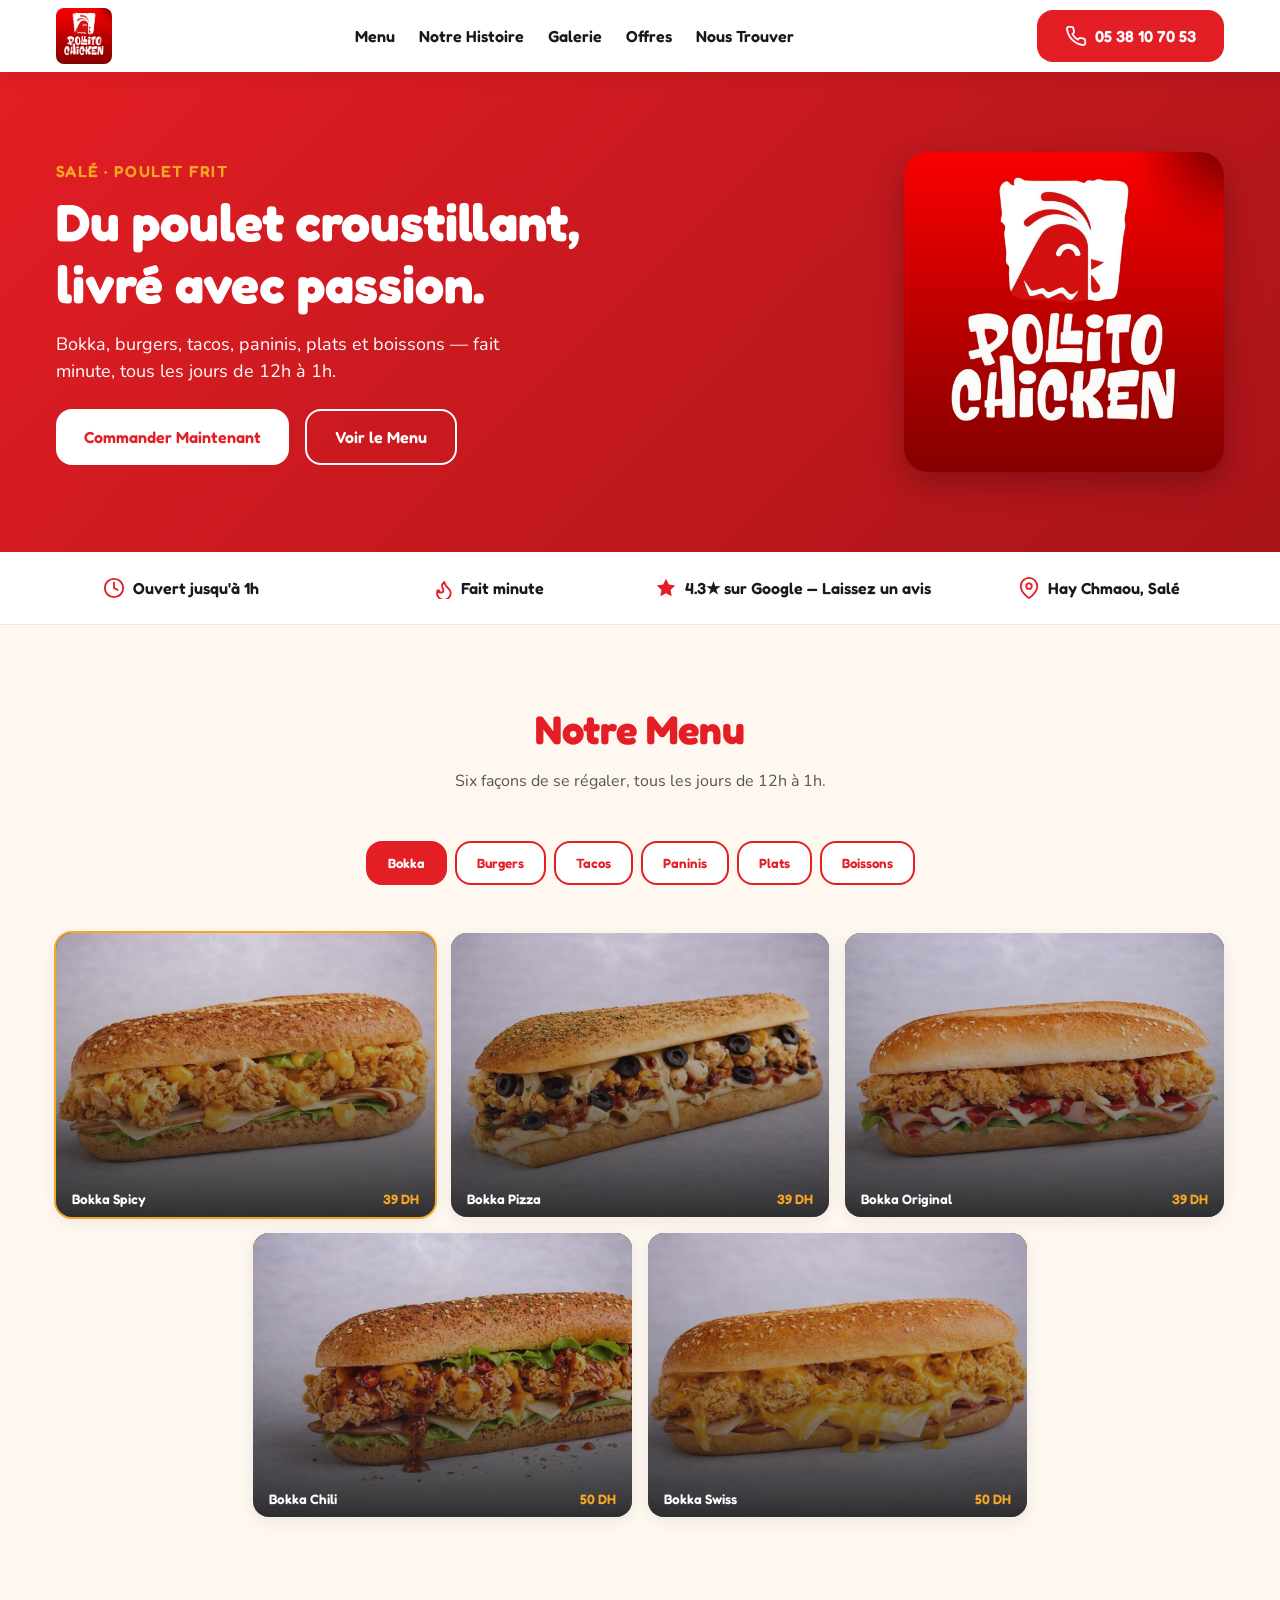
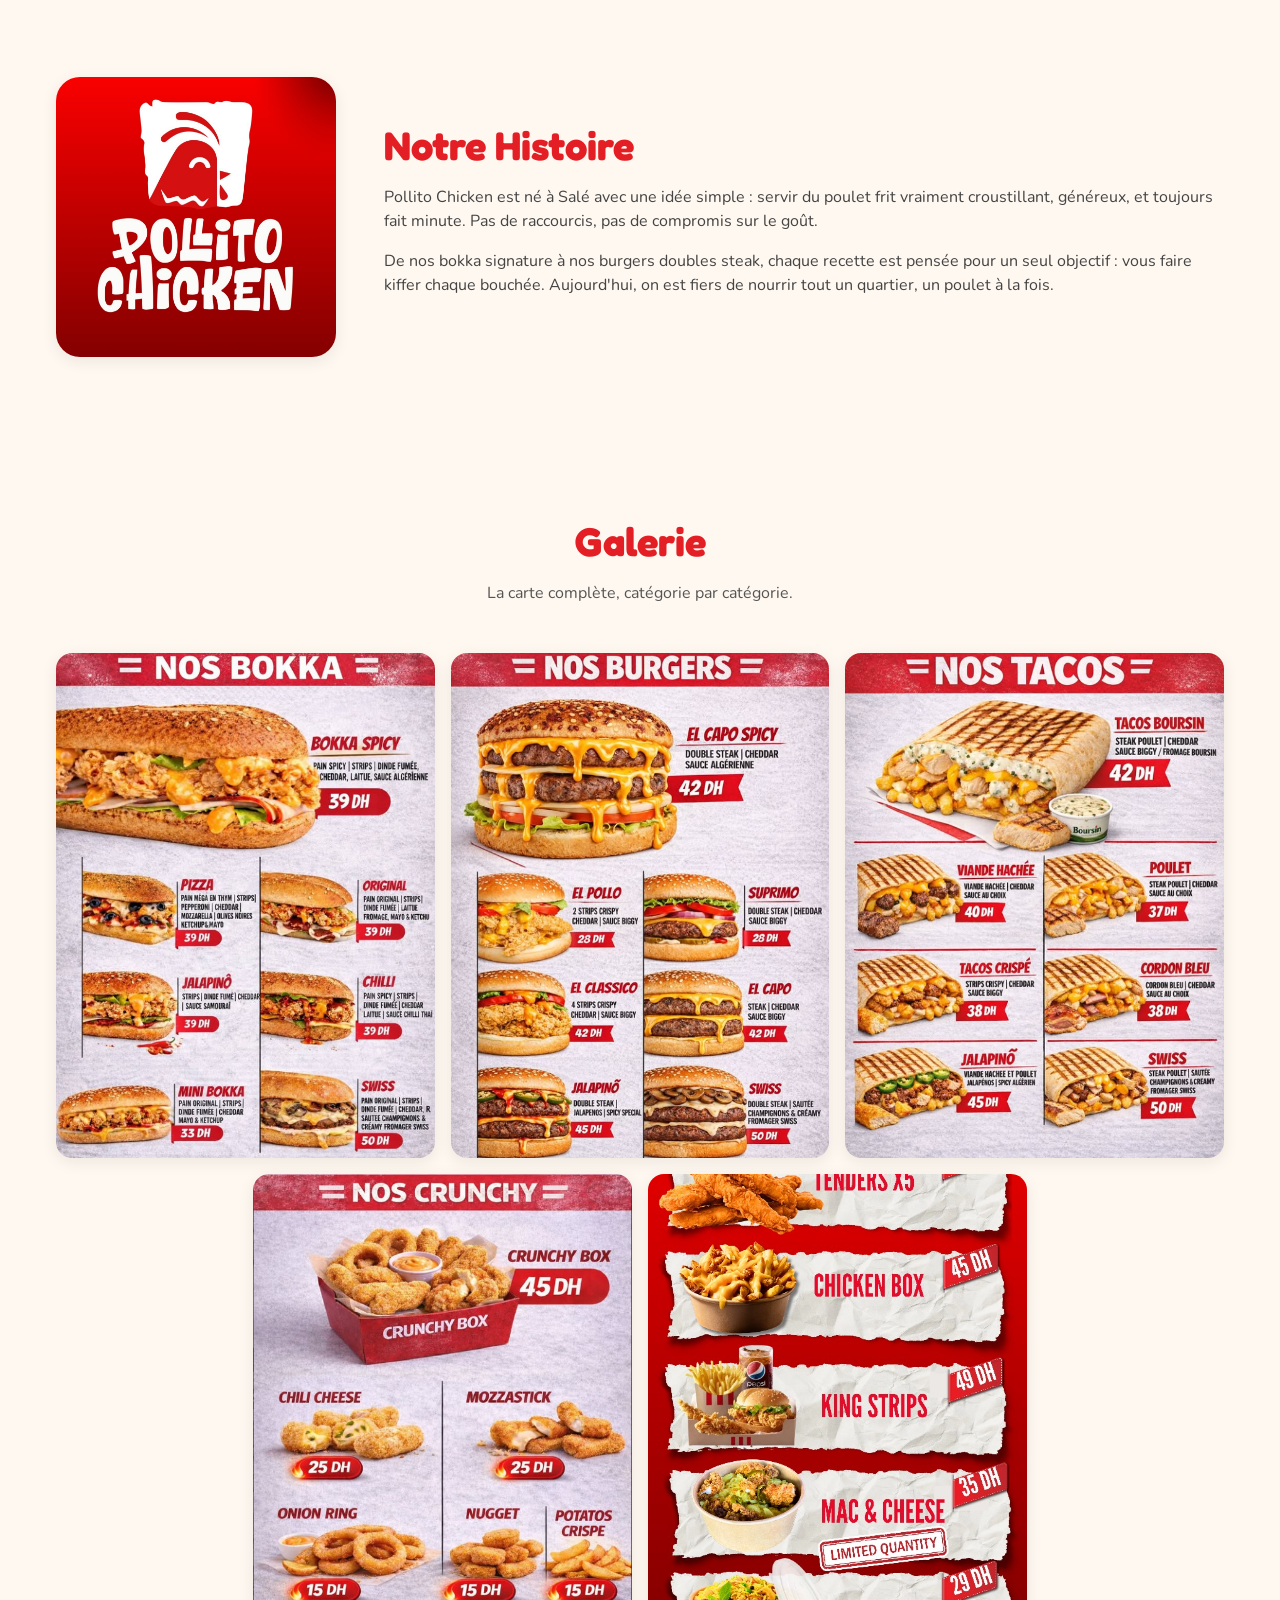
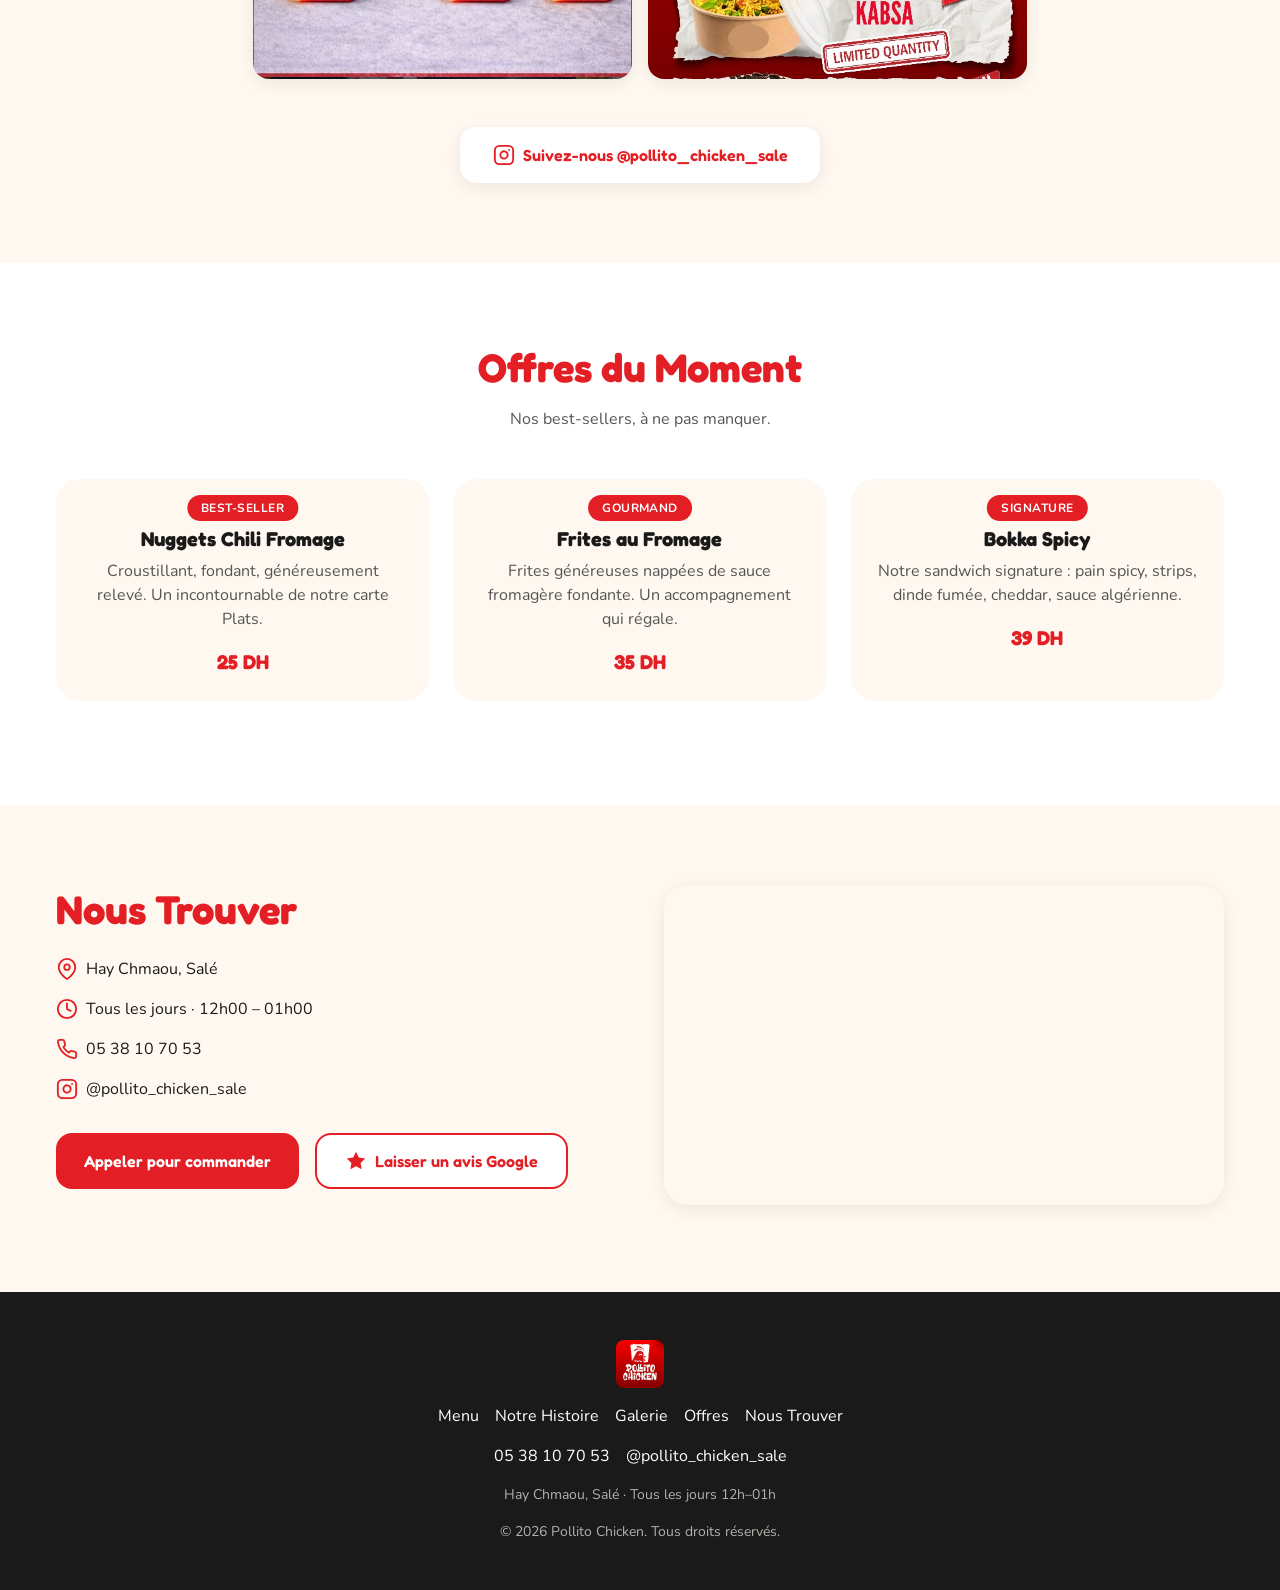
==== commit d977c1aa: "Update Bokka Chili price to 50 DH Co-Authored-By: Claude Sonnet 5 <noreply@anthropic.com>" ====
--- a/index.html
+++ b/index.html
@@ -152,11 +152,11 @@
               <li class="menu-expand-item" tabindex="0">
                 <img src="assets/images/menu-items/chilli.jpg" alt="Bokka Chili" class="menu-expand-img" loading="lazy">
                 <div class="menu-expand-scrim"></div>
-                <div class="menu-expand-label"><span>Bokka Chili</span><span class="price">39 DH</span></div>
+                <div class="menu-expand-label"><span>Bokka Chili</span><span class="price">50 DH</span></div>
                 <article class="menu-expand-content">
                   <h3>Bokka Chili</h3>
                   <p>Pain spicy, strips, dinde fumée, cheddar, laitue, sauce chili thaï</p>
-                  <span class="price">39 DH</span>
+                  <span class="price">50 DH</span>
                 </article>
               </li>
               <li class="menu-expand-item" tabindex="0">
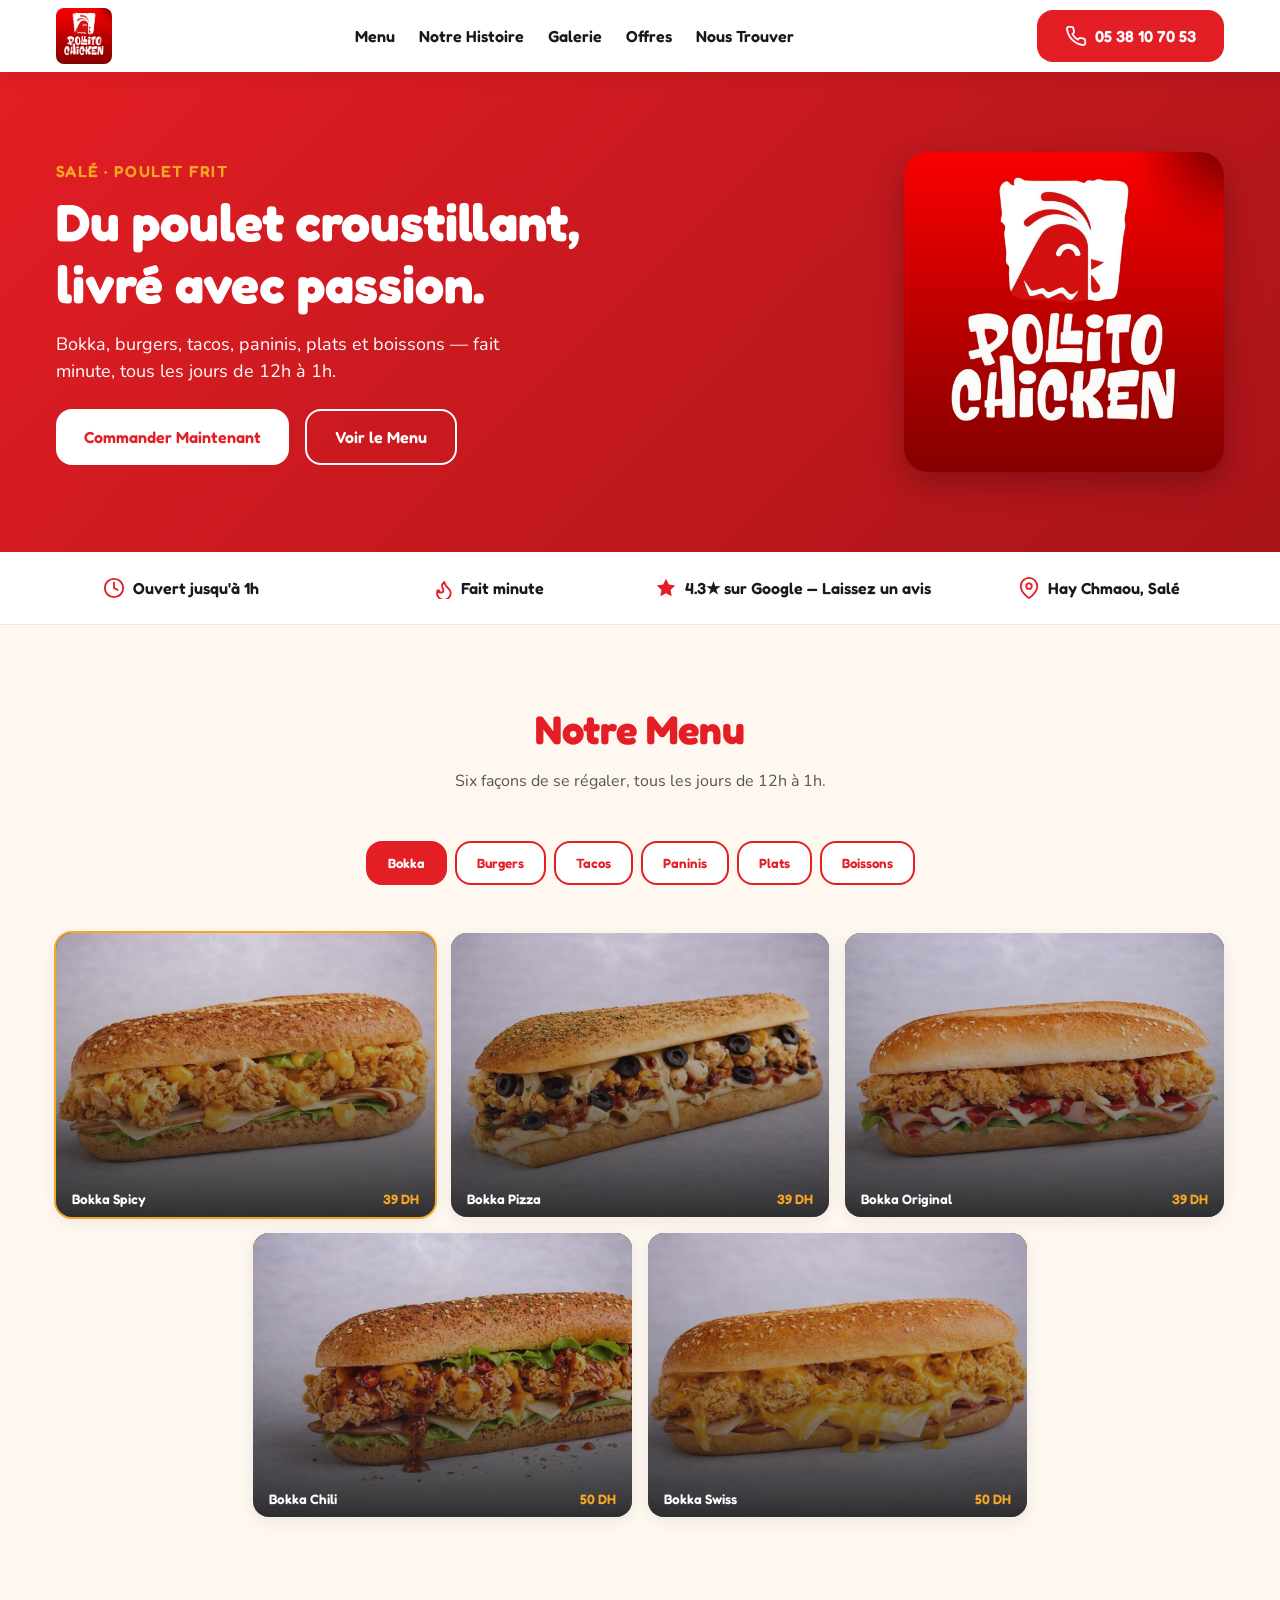
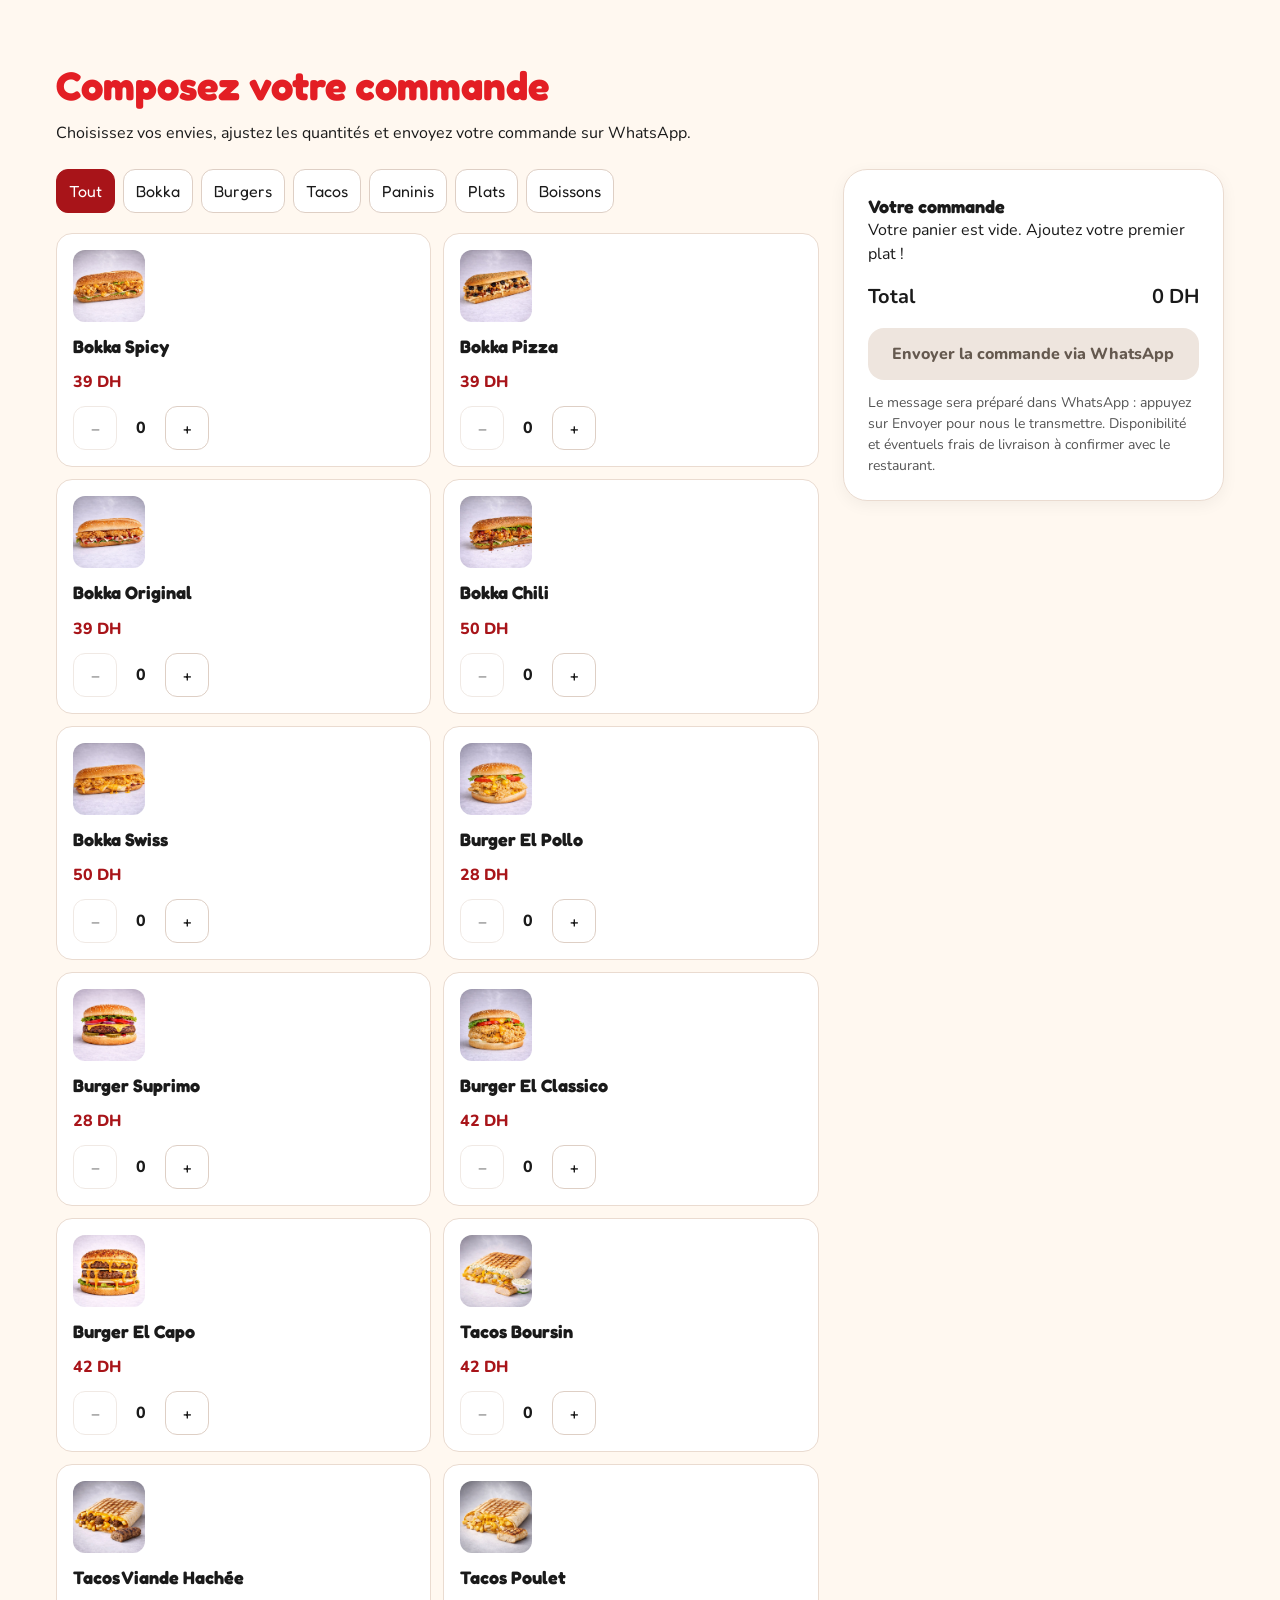
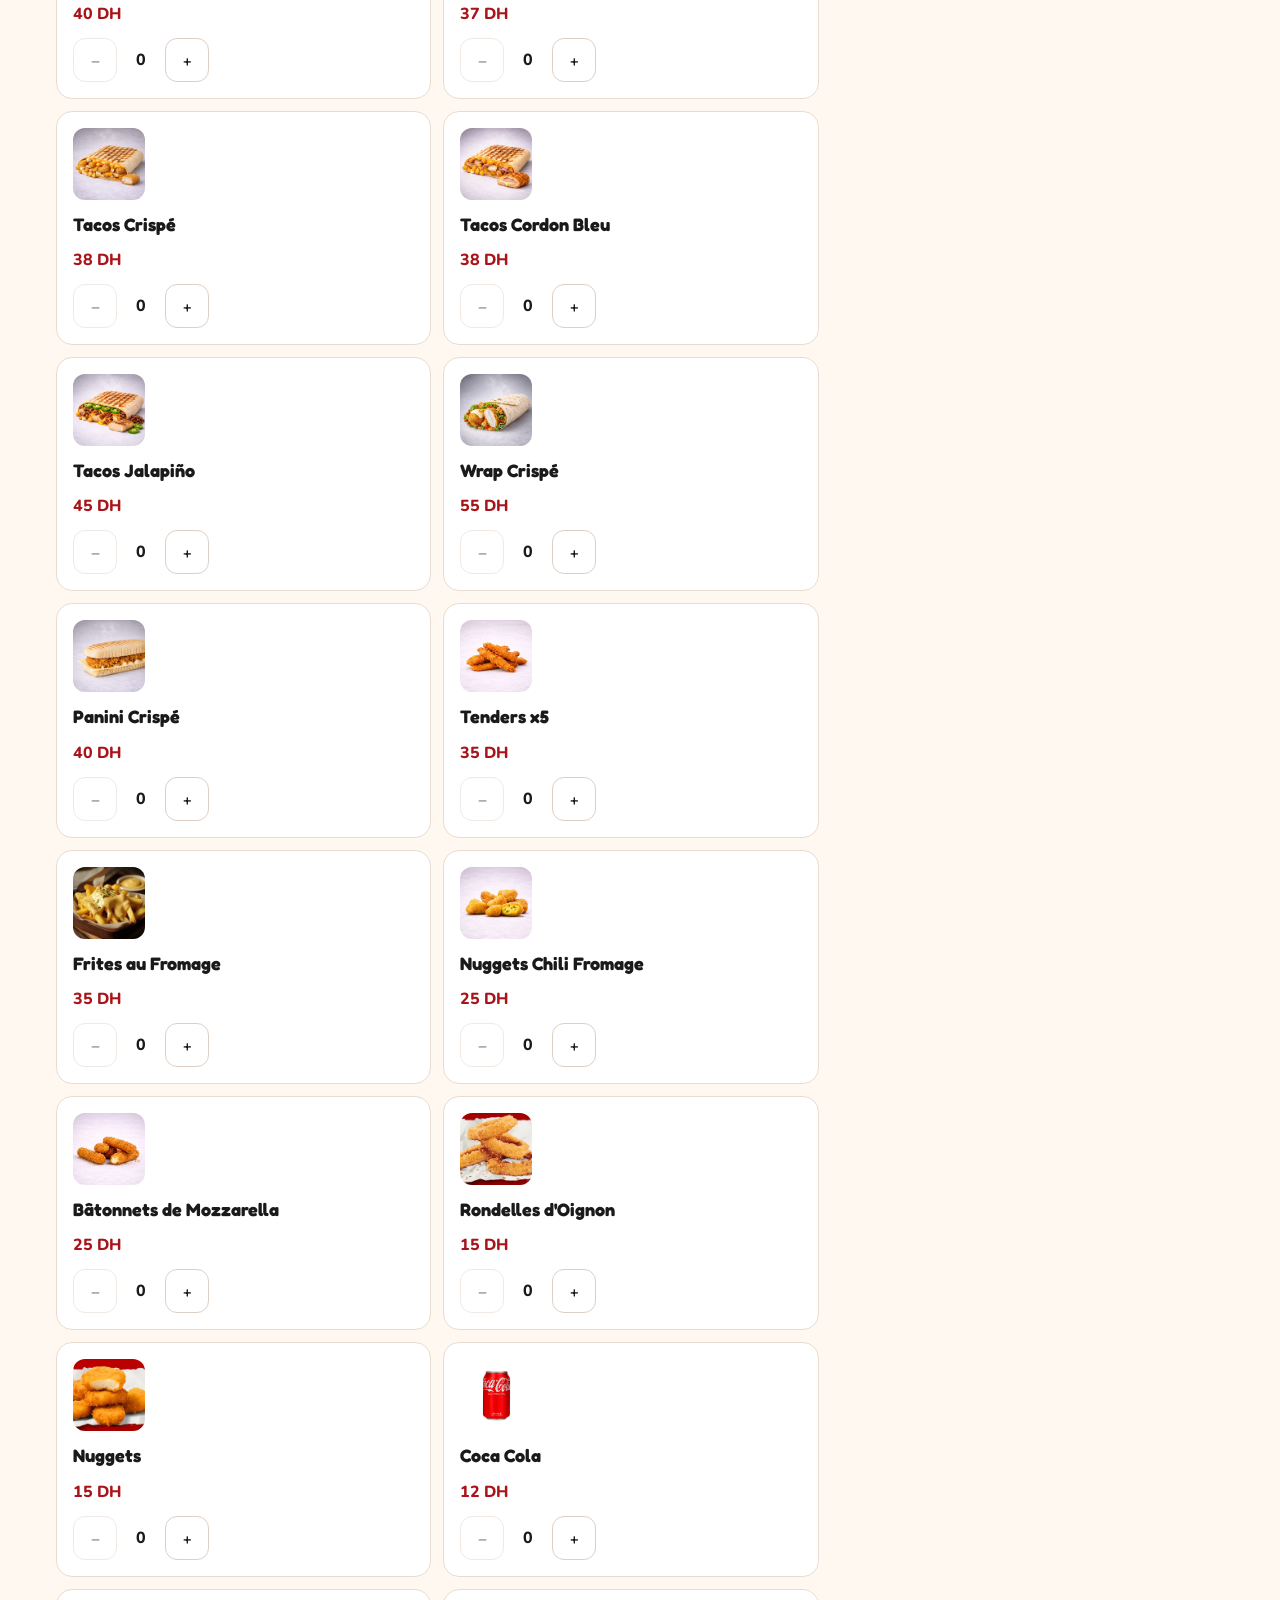
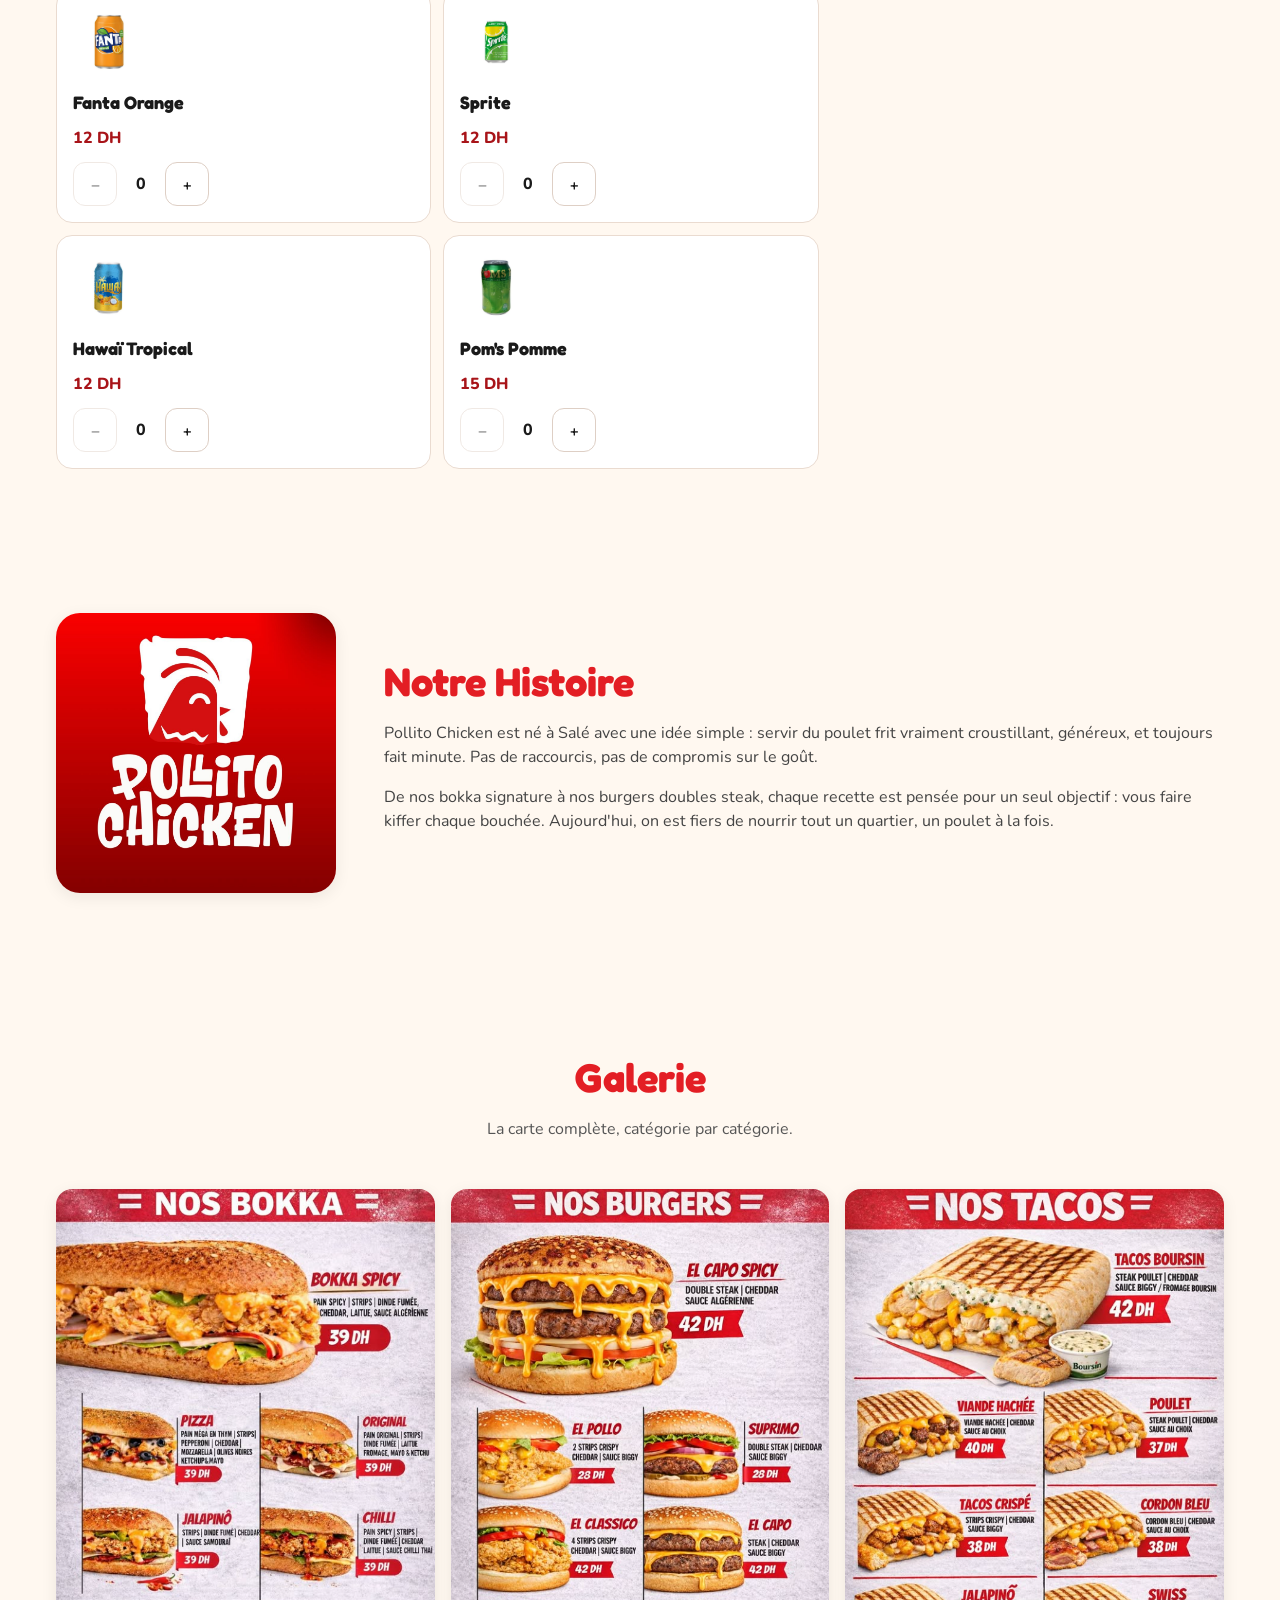
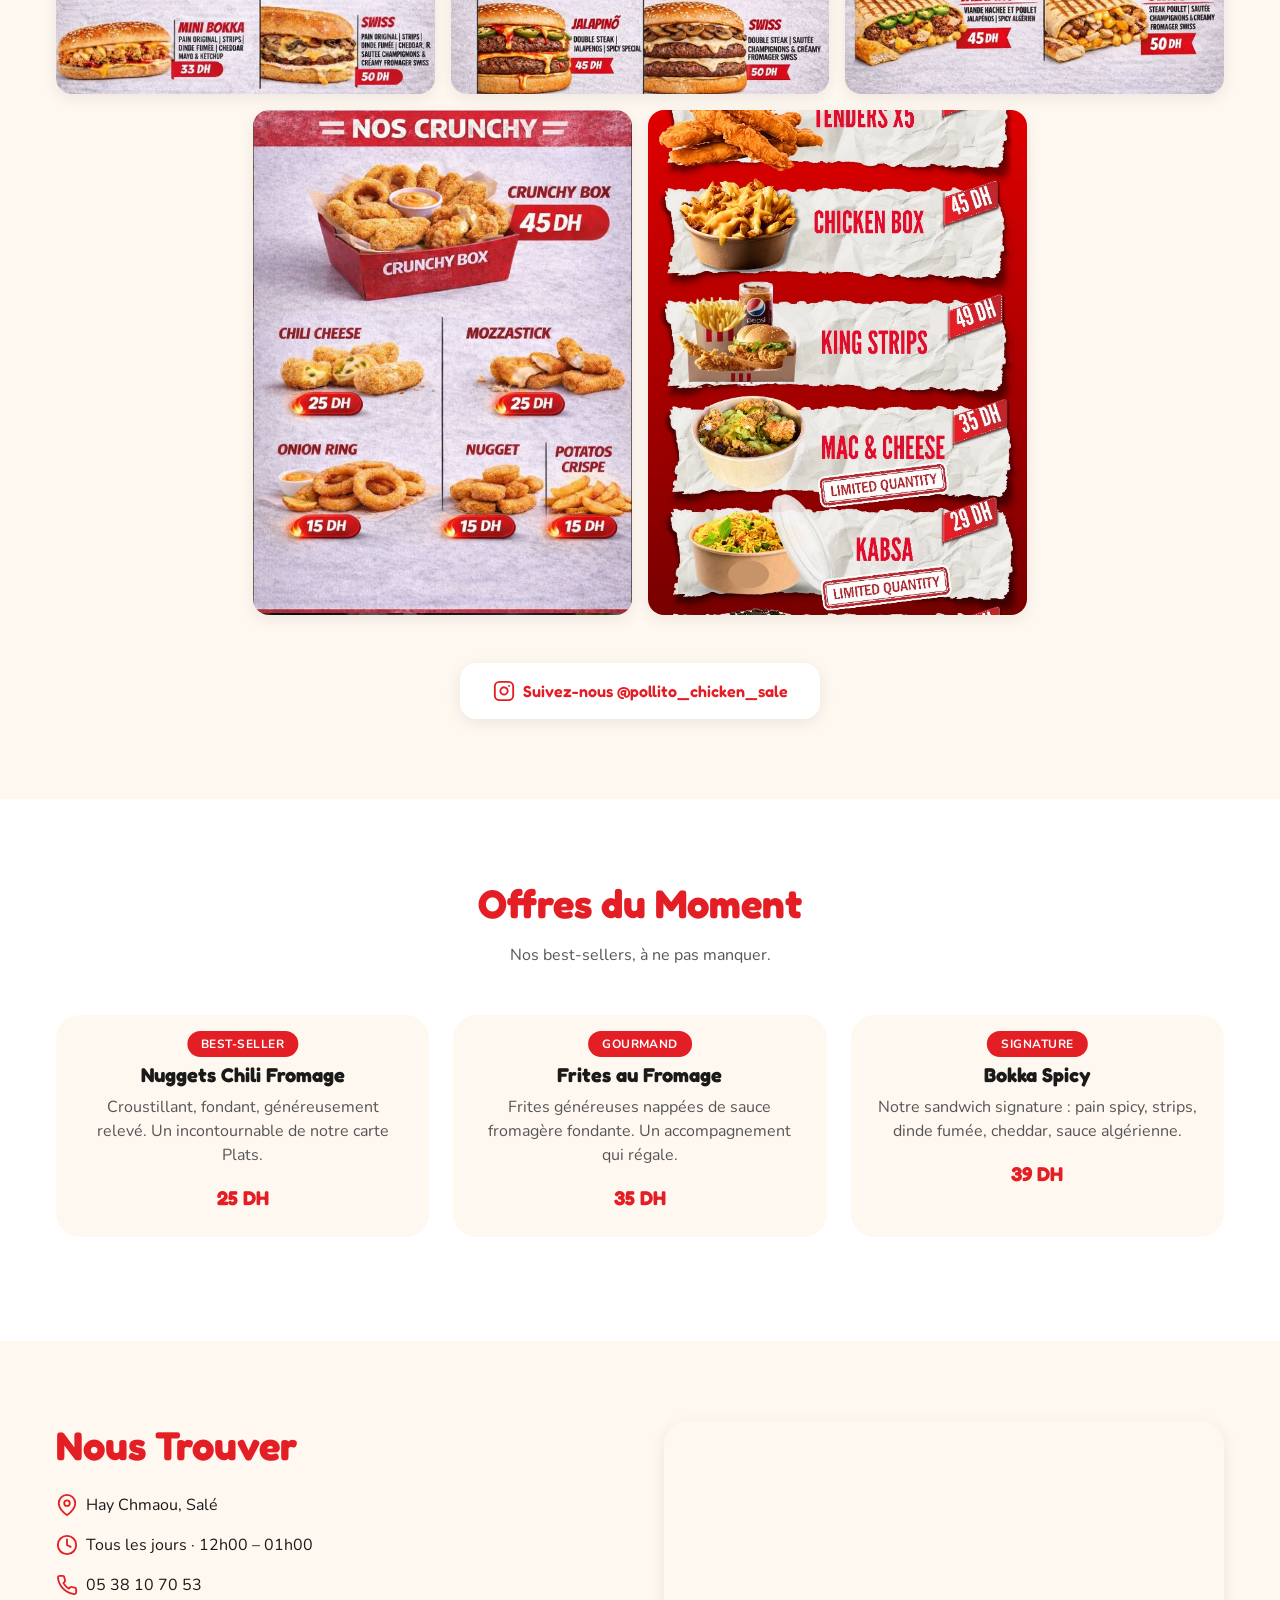
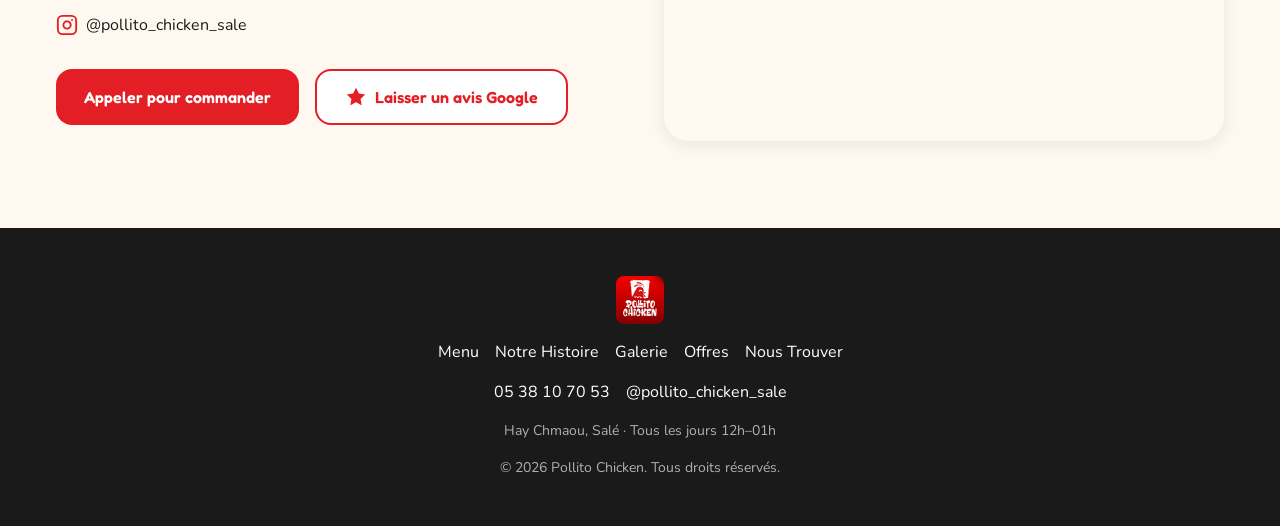
==== commit f4e8e2a9: "Add WhatsApp ordering section with menu quantities and cart totals" ====
--- a/index.html
+++ b/index.html
@@ -84,7 +84,7 @@
           <h1>Du poulet croustillant,<br>livré avec passion.</h1>
           <p class="hero-text">Bokka, burgers, tacos, paninis, plats et boissons — fait minute, tous les jours de 12h à 1h.</p>
           <div class="hero-actions">
-            <a href="tel:+212538107053" class="btn btn-primary">Commander Maintenant</a>
+            <a href="#commander" class="btn btn-primary">Commander Maintenant</a>
             <a href="#menu" class="btn btn-secondary">Voir le Menu</a>
           </div>
         </div>
@@ -424,6 +424,152 @@
         </div>
       </div>
     </section>
+    <!-- BEGIN self-contained WhatsApp ordering section: copy through END into another page. -->
+    <section id="commander" aria-labelledby="pollito-order-title">
+      <style>
+        #commander { background:var(--color-cream,#FFF8F0); color:var(--color-ink,#1A1A1A); font:16px/1.5 var(--font-body,'Nunito',sans-serif); padding:64px 16px; scroll-margin-top:88px; }
+        #commander * { box-sizing:border-box; }
+        #commander .po-wrap { max-width:1168px; margin:auto; }
+        #commander h2,#commander h3,#commander button { font-family:var(--font-heading,'Fredoka',sans-serif); }
+        #commander h2 { color:var(--color-primary,#E31E24); font-size:clamp(28px,4vw,40px); margin:0 0 12px; }
+        #commander .po-intro { margin:0 0 24px; }
+        #commander .po-layout { display:grid; grid-template-columns:minmax(0,2fr) minmax(280px,1fr); gap:24px; align-items:start; }
+        #commander .po-filters { display:flex; flex-wrap:wrap; gap:8px; margin-bottom:20px; }
+        #commander button { min-height:44px; min-width:44px; cursor:pointer; border:1px solid #decfc5; border-radius:12px; background:white; color:#1A1A1A; font-size:16px; padding:8px 12px; transition:background 180ms; }
+        #commander button:focus-visible,#commander a:focus-visible { outline:3px solid #A81419; outline-offset:3px; }
+        #commander button[aria-pressed="true"] { background:#A81419; color:white; border-color:#A81419; }
+        #commander button:disabled { opacity:.45; cursor:default; }
+        #commander .po-products { display:grid; grid-template-columns:repeat(2,minmax(0,1fr)); gap:12px; }
+        #commander .po-product { background:white; border:1px solid #eadbd0; border-radius:16px; padding:16px; display:flex; flex-direction:column; gap:12px; }
+        #commander .po-product img { width:72px; height:72px; object-fit:cover; border-radius:12px; }
+        #commander h3 { font-size:18px; line-height:1.35; margin:0; overflow-wrap:anywhere; }
+        #commander .po-price { color:#A81419; font-weight:800; margin:0; }
+        #commander .po-picker { display:flex; align-items:center; gap:12px; margin-top:auto; }
+        #commander output { min-width:24px; text-align:center; font-weight:800; }
+        #commander .po-cart { position:sticky; top:88px; background:white; border:1px solid #eadbd0; border-radius:24px; padding:24px; box-shadow:0 4px 16px #1a1a1a0d; }
+        #commander .po-lines { list-style:none; padding:0; margin:16px 0; }
+        #commander .po-lines li { padding:12px 0; border-bottom:1px solid #eadbd0; }
+        #commander .po-line-top { display:flex; justify-content:space-between; gap:12px; }
+        #commander .po-line-top span { flex-shrink:0; }
+        #commander .po-lines .po-picker { margin-top:8px; }
+        #commander .po-total { display:flex; justify-content:space-between; gap:12px; font-size:20px; margin:16px 0; }
+        #commander .po-send { display:block; text-align:center; background:#A81419; color:white; padding:14px 16px; border-radius:16px; font-weight:800; text-decoration:none; }
+        #commander .po-send[aria-disabled="true"] { background:#eee5de; color:#65594f; cursor:default; }
+        #commander .po-note { font-size:14px; margin:12px 0 0; color:#555; }
+        #commander [hidden] { display:none!important; }
+        #commander .po-status { position:absolute; width:1px; height:1px; overflow:hidden; clip-path:inset(50%); }
+        @media(max-width:767px) { #commander .po-layout { grid-template-columns:1fr; } #commander .po-cart { position:static; padding:20px; } #commander .po-product { padding:12px; } #commander h3 { font-size:16px; } }
+        @media(max-width:359px) { #commander .po-products { grid-template-columns:1fr; } }
+        @media(prefers-reduced-motion:reduce) { #commander button { transition:none; } }
+      </style>
+      <div class="po-wrap">
+        <h2 id="pollito-order-title">Composez votre commande</h2>
+        <p class="po-intro">Choisissez vos envies, ajustez les quantités et envoyez votre commande sur WhatsApp.</p>
+        <div class="po-layout">
+          <div>
+            <div class="po-filters" aria-label="Filtrer les plats"></div>
+            <div class="po-products"></div>
+          </div>
+          <aside class="po-cart" aria-labelledby="po-cart-title">
+            <h3 id="po-cart-title">Votre commande</h3>
+            <p class="po-empty">Votre panier est vide. Ajoutez votre premier plat !</p>
+            <ul class="po-lines"></ul>
+            <div class="po-total"><strong>Total</strong><strong class="po-total-value">0 DH</strong></div>
+            <a class="po-send" aria-disabled="true" target="_blank" rel="noopener noreferrer">Envoyer la commande via WhatsApp</a>
+            <p class="po-note">Le message sera préparé dans WhatsApp : appuyez sur Envoyer pour nous le transmettre. Disponibilité et éventuels frais de livraison à confirmer avec le restaurant.</p>
+          </aside>
+        </div>
+        <p class="po-status" role="status" aria-live="polite" aria-atomic="true"></p>
+        <noscript>Activez JavaScript pour composer votre commande, ou contactez-nous sur WhatsApp au +212 645 733 161.</noscript>
+      </div>
+      <script type="application/json" class="po-data">[{"name":"Bokka Spicy","price":39,"image":"assets/images/menu-items/bokka-spicy.jpg","category":"bokka"},{"name":"Bokka Pizza","price":39,"image":"assets/images/menu-items/pizza.jpg","category":"bokka"},{"name":"Bokka Original","price":39,"image":"assets/images/menu-items/original.jpg","category":"bokka"},{"name":"Bokka Chili","price":50,"image":"assets/images/menu-items/chilli.jpg","category":"bokka"},{"name":"Bokka Swiss","price":50,"image":"assets/images/menu-items/swiss-bokka.jpg","category":"bokka"},{"name":"Burger El Pollo","price":28,"image":"assets/images/menu-items/el-pollo.jpg","category":"burgers"},{"name":"Burger Suprimo","price":28,"image":"assets/images/menu-items/suprimo.jpg","category":"burgers"},{"name":"Burger El Classico","price":42,"image":"assets/images/menu-items/el-classico.jpg","category":"burgers"},{"name":"Burger El Capo","price":42,"image":"assets/images/menu-items/el-capo.jpg","category":"burgers"},{"name":"Tacos Boursin","price":42,"image":"assets/images/menu-items/tacos-boursin.jpg","category":"tacos"},{"name":"Tacos Viande Hachée","price":40,"image":"assets/images/menu-items/viande-hachee.jpg","category":"tacos"},{"name":"Tacos Poulet","price":37,"image":"assets/images/menu-items/poulet.jpg","category":"tacos"},{"name":"Tacos Crispé","price":38,"image":"assets/images/menu-items/tacos-crispe.jpg","category":"tacos"},{"name":"Tacos Cordon Bleu","price":38,"image":"assets/images/menu-items/cordon-bleu.jpg","category":"tacos"},{"name":"Tacos Jalapiño","price":45,"image":"assets/images/menu-items/jalapino-tacos.jpg","category":"tacos"},{"name":"Wrap Crispé","price":55,"image":"assets/images/menu-items/wrap-crispy.jpg","category":"paninis"},{"name":"Panini Crispé","price":40,"image":"assets/images/menu-items/panini-crispy.jpg","category":"paninis"},{"name":"Tenders x5","price":35,"image":"assets/images/menu-items/tenders.jpg","category":"plats"},{"name":"Frites au Fromage","price":35,"image":"assets/images/menu-items/cheese-fries.jpg","category":"plats"},{"name":"Nuggets Chili Fromage","price":25,"image":"assets/images/menu-items/chili-cheese.jpg","category":"plats"},{"name":"Bâtonnets de Mozzarella","price":25,"image":"assets/images/menu-items/mozzastick.jpg","category":"plats"},{"name":"Rondelles d'Oignon","price":15,"image":"assets/images/menu-items/onion-ring.jpg","category":"plats"},{"name":"Nuggets","price":15,"image":"assets/images/menu-items/nugget.jpg","category":"plats"},{"name":"Coca Cola","price":12,"image":"assets/images/menu-items/coca-cola.jpg","category":"boissons"},{"name":"Fanta Orange","price":12,"image":"assets/images/menu-items/fanta-orange.jpg","category":"boissons"},{"name":"Sprite","price":12,"image":"assets/images/menu-items/sprite.jpg","category":"boissons"},{"name":"Hawaï Tropical","price":12,"image":"assets/images/menu-items/hawai-tropical.jpg","category":"boissons"},{"name":"Pom's Pomme","price":15,"image":"assets/images/menu-items/poms-pomme.jpg","category":"boissons"}]</script>
+      <script>
+      (() => {
+        const root = document.currentScript.closest('section');
+        const items = JSON.parse(root.querySelector('.po-data').textContent);
+        const quantities = items.map(() => 0);
+        const money = value => new Intl.NumberFormat('fr-MA', { maximumFractionDigits: 2 }).format(value) + ' DH';
+        const names = { all:'Tout', bokka:'Bokka', burgers:'Burgers', tacos:'Tacos', paninis:'Paninis', plats:'Plats', boissons:'Boissons' };
+        const el = (tag, cls, text) => { const node = document.createElement(tag); if(cls) node.className = cls; if(text !== undefined) node.textContent = text; return node; };
+        const products = root.querySelector('.po-products');
+        const controls = [];
+        function picker(index, location) {
+          const group = el('div','po-picker');
+          const minus = el('button','','−'), plus = el('button','','+'), count = el('output','', '0');
+          [minus,plus].forEach(button => button.type='button');
+          minus.setAttribute('aria-label','Retirer un ' + items[index].name);
+          plus.setAttribute('aria-label','Ajouter un ' + items[index].name);
+          count.setAttribute('aria-label','Quantité de ' + items[index].name);
+          minus.dataset.index=plus.dataset.index=index;
+          minus.dataset.delta='-1'; plus.dataset.delta='1';
+          minus.dataset.location=plus.dataset.location=location;
+          group.append(minus,count,plus);
+          controls.push({index,minus,plus,count});
+          return group;
+        }
+        items.forEach((item,index) => {
+          const card = el('article','po-product'); card.dataset.category=item.category;
+          const img=el('img'); img.src=item.image; img.alt=''; img.loading='lazy'; img.width=72; img.height=72;
+          card.append(img,el('h3','',item.name),el('p','po-price',money(item.price)),picker(index,'product'));
+          products.append(card);
+        });
+        const filters=root.querySelector('.po-filters');
+        Object.entries(names).forEach(([key,label]) => {
+          const button=el('button','',label); button.type='button'; button.setAttribute('aria-pressed',String(key==='all'));
+          button.addEventListener('click', () => {
+            filters.querySelectorAll('button').forEach(b=>b.setAttribute('aria-pressed',String(b===button)));
+            Array.from(products.children).forEach(card=>card.hidden=key!=='all' && card.dataset.category!==key);
+          });
+          filters.append(button);
+        });
+        const lines=root.querySelector('.po-lines');
+        const rows=items.map((item,index)=>{
+          const row=el('li'); const top=el('div','po-line-top'); const subtotal=el('span');
+          top.append(el('strong','',item.name),subtotal); row.append(top,picker(index,'cart')); lines.append(row);
+          return {row,subtotal};
+        });
+        const send=root.querySelector('.po-send');
+        function update() {
+          let total=0, count=0;
+          const message=['Bonjour Pollito Chicken !','Je souhaite commander :',''];
+          items.forEach((item,index)=>{
+            const qty=quantities[index], subtotal=qty*item.price;
+            total+=subtotal; count+=qty;
+            rows[index].row.hidden=!qty;
+            rows[index].subtotal.textContent=money(subtotal);
+            if(qty) message.push(qty+' × '+item.name+' — '+money(item.price)+' / unité — Sous-total : '+money(subtotal));
+          });
+          controls.forEach(({index,minus,plus,count})=>{
+            count.value=String(quantities[index]); count.textContent=String(quantities[index]);
+            minus.disabled=quantities[index]===0; plus.disabled=quantities[index]===99;
+          });
+          root.querySelector('.po-empty').hidden=count>0;
+          root.querySelector('.po-total-value').textContent=money(total);
+          send.setAttribute('aria-disabled',String(!count));
+          if(count) {
+            message.push('', 'Total : '+money(total), 'Merci de confirmer la disponibilité et les éventuels frais de livraison.');
+            send.href='https://wa.me/212645733161?text='+encodeURIComponent(message.join('\n'));
+          } else send.removeAttribute('href');
+          root.querySelector('.po-status').textContent=count+' article(s) dans votre commande. Total : '+money(total);
+        }
+        root.addEventListener('click',event=>{
+          const button=event.target.closest('button[data-delta]');
+          if(!button || !root.contains(button)) return;
+          const index=Number(button.dataset.index);
+          quantities[index]=Math.max(0,Math.min(99,quantities[index]+Number(button.dataset.delta)));
+          update();
+          if(button.disabled || (button.dataset.location==='cart' && quantities[index]===0)) {
+            const replacement=root.querySelector('button[data-location="product"][data-index="'+index+'"][data-delta="'+(quantities[index]===99?'-1':'1')+'"]');
+            if(replacement && !replacement.closest('[hidden]')) replacement.focus();
+            else filters.querySelector('button[aria-pressed="true"]').focus();
+          }
+        });
+        send.addEventListener('click',event=>{ if(send.getAttribute('aria-disabled')==='true') event.preventDefault(); });
+        update();
+      })();
+      </script>
+    </section>
+    <!-- END self-contained WhatsApp ordering section -->
     <section class="histoire" id="histoire">
       <div class="container histoire-inner">
         <div class="histoire-media reveal">
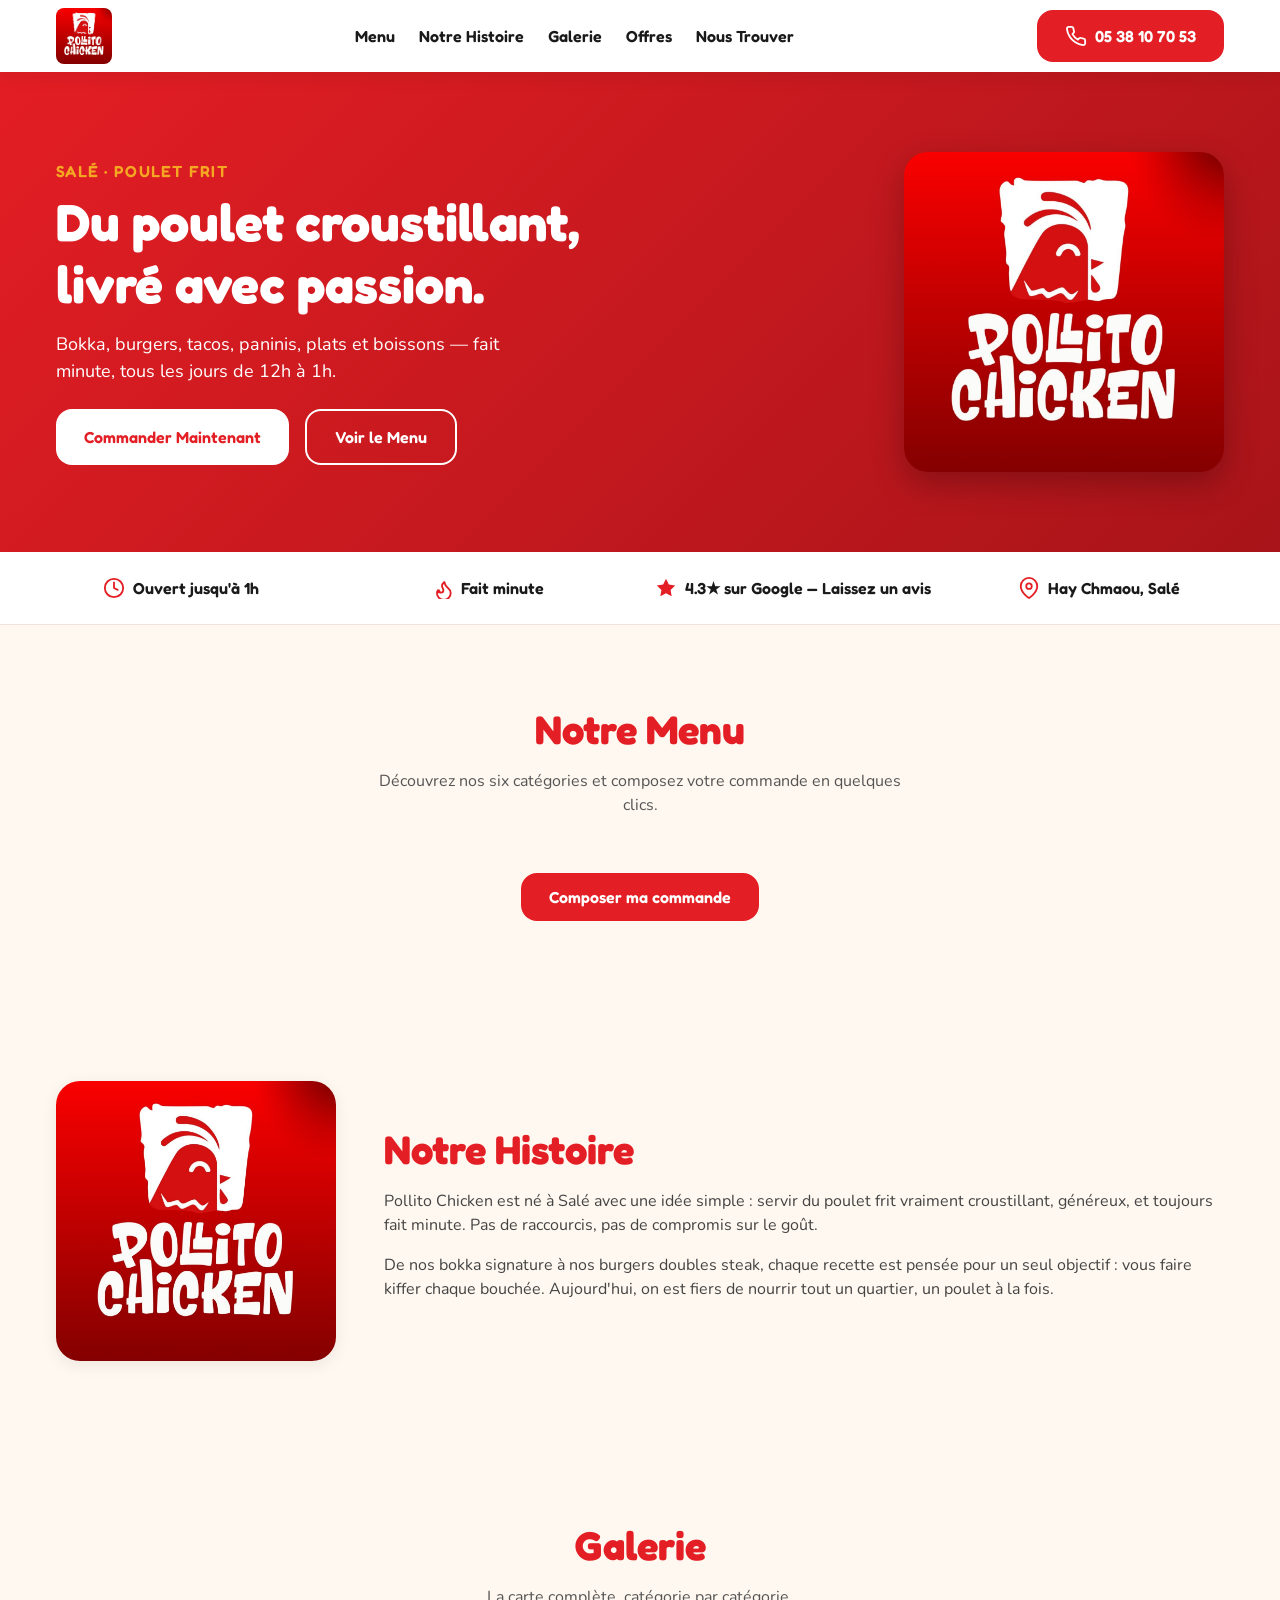
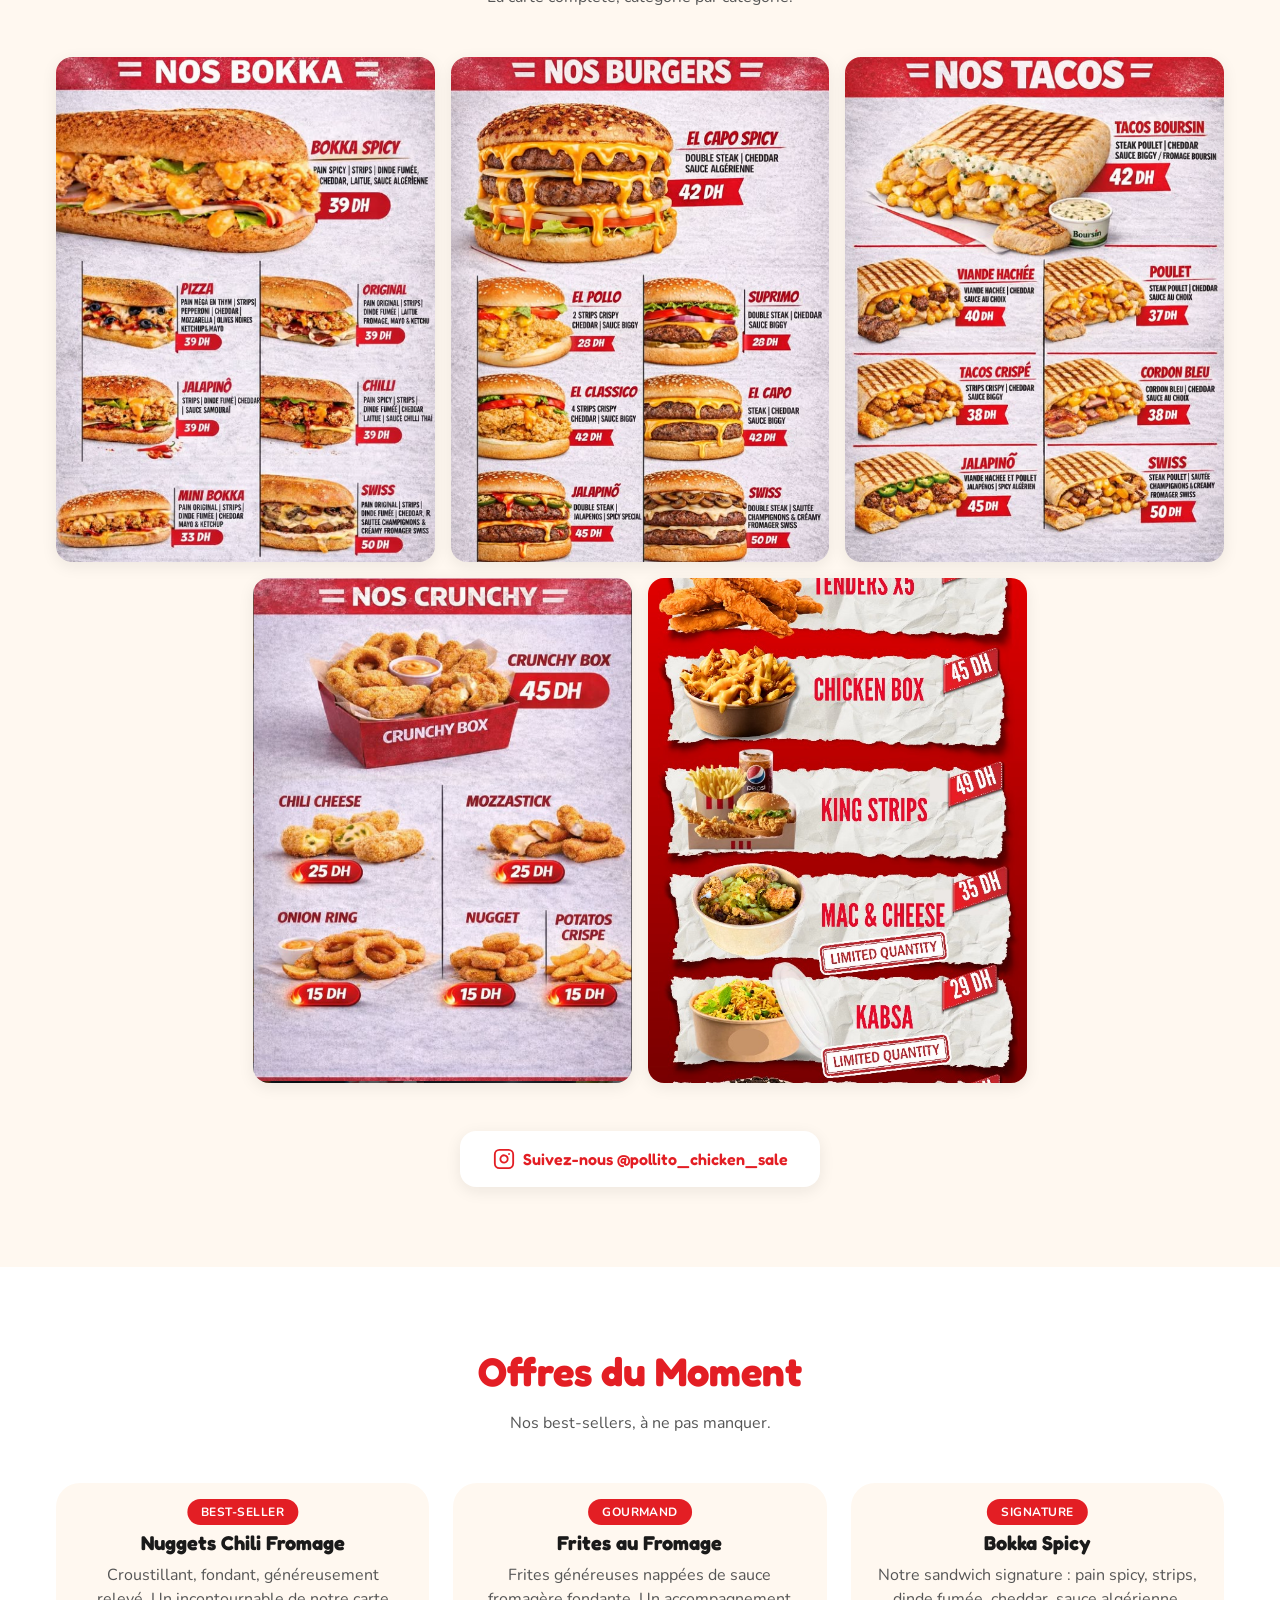
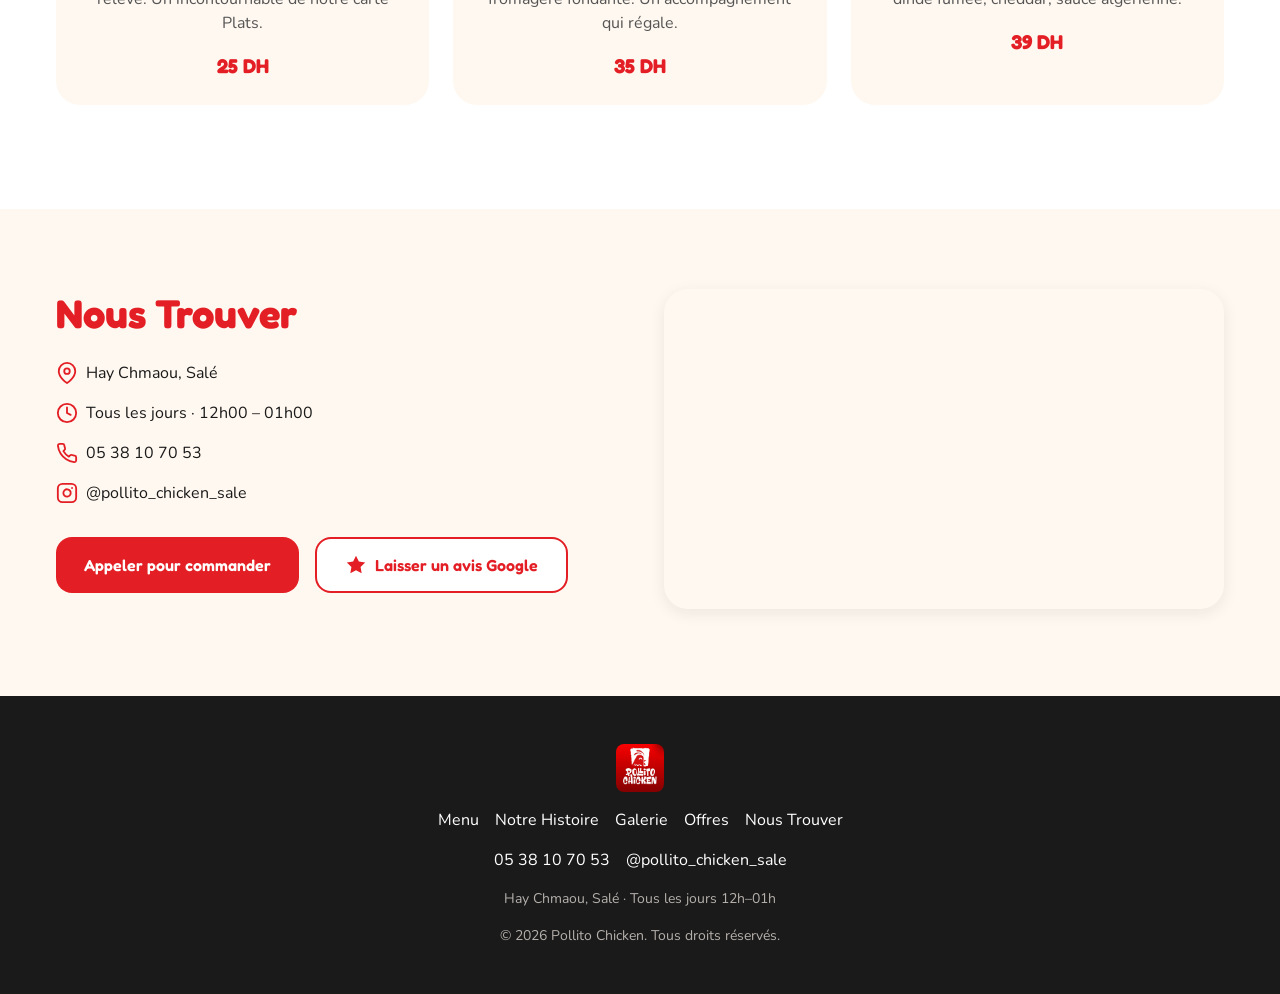
==== commit 91e633d0: "Merge menu and WhatsApp ordering flow" ====
--- a/index.html
+++ b/index.html
@@ -84,7 +84,7 @@
           <h1>Du poulet croustillant,<br>livré avec passion.</h1>
           <p class="hero-text">Bokka, burgers, tacos, paninis, plats et boissons — fait minute, tous les jours de 12h à 1h.</p>
           <div class="hero-actions">
-            <a href="#commander" class="btn btn-primary">Commander Maintenant</a>
+            <a href="#menu" class="btn btn-primary" data-order-open aria-haspopup="dialog" aria-controls="commander">Commander Maintenant</a>
             <a href="#menu" class="btn btn-secondary">Voir le Menu</a>
           </div>
         </div>
@@ -102,334 +102,28 @@
         <div class="trust-item"><svg class="icon"><use href="#icon-pin"/></svg><span>Hay Chmaou, Salé</span></div>
       </div>
     </div>
-    <section class="menu" id="menu">
+    <section class="menu order-menu" id="menu" aria-labelledby="menu-title">
       <div class="container">
-        <h2 class="section-title reveal">Notre Menu</h2>
-        <p class="section-subtitle reveal">Six façons de se régaler, tous les jours de 12h à 1h.</p>
-
-        <div class="menu-tabs" role="tablist" aria-label="Catégories du menu">
-          <button class="menu-tab is-active" role="tab" id="tab-bokka" aria-selected="true" aria-controls="panel-bokka" data-target="panel-bokka">Bokka</button>
-          <button class="menu-tab" role="tab" id="tab-burgers" aria-selected="false" aria-controls="panel-burgers" data-target="panel-burgers">Burgers</button>
-          <button class="menu-tab" role="tab" id="tab-tacos" aria-selected="false" aria-controls="panel-tacos" data-target="panel-tacos">Tacos</button>
-          <button class="menu-tab" role="tab" id="tab-paninis" aria-selected="false" aria-controls="panel-paninis" data-target="panel-paninis">Paninis</button>
-          <button class="menu-tab" role="tab" id="tab-plats" aria-selected="false" aria-controls="panel-plats" data-target="panel-plats">Plats</button>
-          <button class="menu-tab" role="tab" id="tab-boissons" aria-selected="false" aria-controls="panel-boissons" data-target="panel-boissons">Boissons</button>
-        </div>
-
-        <div class="menu-panels">
-          <div class="menu-panel is-active" id="panel-bokka" role="tabpanel" aria-labelledby="tab-bokka">
-            <ul class="menu-expand" data-menu-expand>
-              <li class="menu-expand-item featured" tabindex="0">
-                <img src="assets/images/menu-items/bokka-spicy.jpg" alt="Bokka Spicy" class="menu-expand-img" loading="lazy">
-                <div class="menu-expand-scrim"></div>
-                <div class="menu-expand-label"><span>Bokka Spicy</span><span class="price">39 DH</span></div>
-                <article class="menu-expand-content">
-                  <h3>Bokka Spicy</h3>
-                  <p>Pain spicy, strips, dinde fumée, cheddar, laitue, sauce algérienne</p>
-                  <span class="price">39 DH</span>
-                </article>
-              </li>
-              <li class="menu-expand-item" tabindex="0">
-                <img src="assets/images/menu-items/pizza.jpg" alt="Bokka Pizza" class="menu-expand-img" loading="lazy">
-                <div class="menu-expand-scrim"></div>
-                <div class="menu-expand-label"><span>Bokka Pizza</span><span class="price">39 DH</span></div>
-                <article class="menu-expand-content">
-                  <h3>Bokka Pizza</h3>
-                  <p>Pain méga en thym, strips, pepperoni, cheddar, mozzarella, olives noires, ketchup & mayo</p>
-                  <span class="price">39 DH</span>
-                </article>
-              </li>
-              <li class="menu-expand-item" tabindex="0">
-                <img src="assets/images/menu-items/original.jpg" alt="Bokka Original" class="menu-expand-img" loading="lazy">
-                <div class="menu-expand-scrim"></div>
-                <div class="menu-expand-label"><span>Bokka Original</span><span class="price">39 DH</span></div>
-                <article class="menu-expand-content">
-                  <h3>Bokka Original</h3>
-                  <p>Pain original, strips, dinde fumée, laitue, fromage, mayo & ketchup</p>
-                  <span class="price">39 DH</span>
-                </article>
-              </li>
-              <li class="menu-expand-item" tabindex="0">
-                <img src="assets/images/menu-items/chilli.jpg" alt="Bokka Chili" class="menu-expand-img" loading="lazy">
-                <div class="menu-expand-scrim"></div>
-                <div class="menu-expand-label"><span>Bokka Chili</span><span class="price">50 DH</span></div>
-                <article class="menu-expand-content">
-                  <h3>Bokka Chili</h3>
-                  <p>Pain spicy, strips, dinde fumée, cheddar, laitue, sauce chili thaï</p>
-                  <span class="price">50 DH</span>
-                </article>
-              </li>
-              <li class="menu-expand-item" tabindex="0">
-                <img src="assets/images/menu-items/swiss-bokka.jpg" alt="Bokka Swiss" class="menu-expand-img" loading="lazy">
-                <div class="menu-expand-scrim"></div>
-                <div class="menu-expand-label"><span>Bokka Swiss</span><span class="price">50 DH</span></div>
-                <article class="menu-expand-content">
-                  <h3>Bokka Swiss</h3>
-                  <p>Pain original, strips, dinde fumée, cheddar, sautée champignons, creamy fromager swiss</p>
-                  <span class="price">50 DH</span>
-                </article>
-              </li>
-            </ul>
-          </div>
-
-          <div class="menu-panel" id="panel-burgers" role="tabpanel" aria-labelledby="tab-burgers" hidden>
-            <ul class="menu-expand" data-menu-expand>
-              <li class="menu-expand-item" tabindex="0">
-                <img src="assets/images/menu-items/el-pollo.jpg" alt="Burger El Pollo" class="menu-expand-img" loading="lazy">
-                <div class="menu-expand-scrim"></div>
-                <div class="menu-expand-label"><span>Burger El Pollo</span><span class="price">28 DH</span></div>
-                <article class="menu-expand-content">
-                  <h3>Burger El Pollo</h3>
-                  <p>2 strips crispy, cheddar, sauce biggy</p>
-                  <span class="price">28 DH</span>
-                </article>
-              </li>
-              <li class="menu-expand-item" tabindex="0">
-                <img src="assets/images/menu-items/suprimo.jpg" alt="Burger Suprimo" class="menu-expand-img" loading="lazy">
-                <div class="menu-expand-scrim"></div>
-                <div class="menu-expand-label"><span>Burger Suprimo</span><span class="price">28 DH</span></div>
-                <article class="menu-expand-content">
-                  <h3>Burger Suprimo</h3>
-                  <p>Double steak, cheddar, sauce biggy</p>
-                  <span class="price">28 DH</span>
-                </article>
-              </li>
-              <li class="menu-expand-item" tabindex="0">
-                <img src="assets/images/menu-items/el-classico.jpg" alt="Burger El Classico" class="menu-expand-img" loading="lazy">
-                <div class="menu-expand-scrim"></div>
-                <div class="menu-expand-label"><span>Burger El Classico</span><span class="price">42 DH</span></div>
-                <article class="menu-expand-content">
-                  <h3>Burger El Classico</h3>
-                  <p>4 strips crispy, cheddar, sauce biggy</p>
-                  <span class="price">42 DH</span>
-                </article>
-              </li>
-              <li class="menu-expand-item featured" tabindex="0">
-                <img src="assets/images/menu-items/el-capo.jpg" alt="Burger El Capo" class="menu-expand-img" loading="lazy">
-                <div class="menu-expand-scrim"></div>
-                <div class="menu-expand-label"><span>Burger El Capo</span><span class="price">42 DH</span></div>
-                <article class="menu-expand-content">
-                  <h3>Burger El Capo</h3>
-                  <p>Steak, cheddar, sauce biggy</p>
-                  <span class="price">42 DH</span>
-                </article>
-              </li>
-            </ul>
-          </div>
-
-          <div class="menu-panel" id="panel-tacos" role="tabpanel" aria-labelledby="tab-tacos" hidden>
-            <ul class="menu-expand" data-menu-expand>
-              <li class="menu-expand-item featured" tabindex="0">
-                <img src="assets/images/menu-items/tacos-boursin.jpg" alt="Tacos Boursin" class="menu-expand-img" loading="lazy">
-                <div class="menu-expand-scrim"></div>
-                <div class="menu-expand-label"><span>Tacos Boursin</span><span class="price">42 DH</span></div>
-                <article class="menu-expand-content">
-                  <h3>Tacos Boursin</h3>
-                  <p>Steak poulet, cheddar, sauce biggy, fromage Boursin</p>
-                  <span class="price">42 DH</span>
-                </article>
-              </li>
-              <li class="menu-expand-item" tabindex="0">
-                <img src="assets/images/menu-items/viande-hachee.jpg" alt="Tacos Viande Hachée" class="menu-expand-img" loading="lazy">
-                <div class="menu-expand-scrim"></div>
-                <div class="menu-expand-label"><span>Tacos Viande Hachée</span><span class="price">40 DH</span></div>
-                <article class="menu-expand-content">
-                  <h3>Tacos Viande Hachée</h3>
-                  <p>Viande hachée, cheddar, sauce au choix</p>
-                  <span class="price">40 DH</span>
-                </article>
-              </li>
-              <li class="menu-expand-item" tabindex="0">
-                <img src="assets/images/menu-items/poulet.jpg" alt="Tacos Poulet" class="menu-expand-img" loading="lazy">
-                <div class="menu-expand-scrim"></div>
-                <div class="menu-expand-label"><span>Tacos Poulet</span><span class="price">37 DH</span></div>
-                <article class="menu-expand-content">
-                  <h3>Tacos Poulet</h3>
-                  <p>Steak poulet, cheddar, sauce au choix</p>
-                  <span class="price">37 DH</span>
-                </article>
-              </li>
-              <li class="menu-expand-item" tabindex="0">
-                <img src="assets/images/menu-items/tacos-crispe.jpg" alt="Tacos Crispé" class="menu-expand-img" loading="lazy">
-                <div class="menu-expand-scrim"></div>
-                <div class="menu-expand-label"><span>Tacos Crispé</span><span class="price">38 DH</span></div>
-                <article class="menu-expand-content">
-                  <h3>Tacos Crispé</h3>
-                  <p>Strips crispy, cheddar, sauce biggy</p>
-                  <span class="price">38 DH</span>
-                </article>
-              </li>
-              <li class="menu-expand-item" tabindex="0">
-                <img src="assets/images/menu-items/cordon-bleu.jpg" alt="Tacos Cordon Bleu" class="menu-expand-img" loading="lazy">
-                <div class="menu-expand-scrim"></div>
-                <div class="menu-expand-label"><span>Tacos Cordon Bleu</span><span class="price">38 DH</span></div>
-                <article class="menu-expand-content">
-                  <h3>Tacos Cordon Bleu</h3>
-                  <p>Cordon bleu, cheddar, sauce au choix</p>
-                  <span class="price">38 DH</span>
-                </article>
-              </li>
-              <li class="menu-expand-item" tabindex="0">
-                <img src="assets/images/menu-items/jalapino-tacos.jpg" alt="Tacos Jalapiño" class="menu-expand-img" loading="lazy">
-                <div class="menu-expand-scrim"></div>
-                <div class="menu-expand-label"><span>Tacos Jalapiño</span><span class="price">45 DH</span></div>
-                <article class="menu-expand-content">
-                  <h3>Tacos Jalapiño</h3>
-                  <p>Viande hachée et poulet, jalapeños, spicy algérien</p>
-                  <span class="price">45 DH</span>
-                </article>
-              </li>
-            </ul>
-          </div>
-
-          <div class="menu-panel" id="panel-paninis" role="tabpanel" aria-labelledby="tab-paninis" hidden>
-            <ul class="menu-expand" data-menu-expand>
-              <li class="menu-expand-item featured" tabindex="0">
-                <img src="assets/images/menu-items/wrap-crispy.jpg" alt="Wrap Crispé" class="menu-expand-img" loading="lazy">
-                <div class="menu-expand-scrim"></div>
-                <div class="menu-expand-label"><span>Wrap Crispé</span><span class="price">55 DH</span></div>
-                <article class="menu-expand-content">
-                  <h3>Wrap Crispé</h3>
-                  <p>Tortilla moyenne, chicken strips, fromage, tomates, laitue, sauce blanche</p>
-                  <span class="price">55 DH</span>
-                </article>
-              </li>
-              <li class="menu-expand-item" tabindex="0">
-                <img src="assets/images/menu-items/panini-crispy.jpg" alt="Panini Crispé" class="menu-expand-img" loading="lazy">
-                <div class="menu-expand-scrim"></div>
-                <div class="menu-expand-label"><span>Panini Crispé</span><span class="price">40 DH</span></div>
-                <article class="menu-expand-content">
-                  <h3>Panini Crispé</h3>
-                  <p>Pain panini, chicken strips, fromage, sauce blanche, sauce au choix</p>
-                  <span class="price">40 DH</span>
-                </article>
-              </li>
-            </ul>
-          </div>
-
-          <div class="menu-panel" id="panel-plats" role="tabpanel" aria-labelledby="tab-plats" hidden>
-            <ul class="menu-expand" data-menu-expand>
-              <li class="menu-expand-item" tabindex="0">
-                <img src="assets/images/menu-items/tenders.jpg" alt="Tenders x5" class="menu-expand-img" loading="lazy">
-                <div class="menu-expand-scrim"></div>
-                <div class="menu-expand-label"><span>Tenders x5</span><span class="price">35 DH</span></div>
-                <article class="menu-expand-content">
-                  <h3>Tenders x5</h3>
-                  <span class="price">35 DH</span>
-                </article>
-              </li>
-              <li class="menu-expand-item featured" tabindex="0">
-                <img src="assets/images/menu-items/cheese-fries.jpg" alt="Frites au Fromage" class="menu-expand-img" loading="lazy">
-                <div class="menu-expand-scrim"></div>
-                <div class="menu-expand-label"><span>Frites au Fromage</span><span class="price">35 DH</span></div>
-                <article class="menu-expand-content">
-                  <h3>Frites au Fromage</h3>
-                  <p>Frites généreuses nappées de sauce fromagère</p>
-                  <span class="price">35 DH</span>
-                </article>
-              </li>
-              <li class="menu-expand-item" tabindex="0">
-                <img src="assets/images/menu-items/chili-cheese.jpg" alt="Nuggets Chili Fromage" class="menu-expand-img" loading="lazy">
-                <div class="menu-expand-scrim"></div>
-                <div class="menu-expand-label"><span>Nuggets Chili Fromage</span><span class="price">25 DH</span></div>
-                <article class="menu-expand-content">
-                  <h3>Nuggets Chili Fromage</h3>
-                  <span class="price">25 DH</span>
-                </article>
-              </li>
-              <li class="menu-expand-item" tabindex="0">
-                <img src="assets/images/menu-items/mozzastick.jpg" alt="Bâtonnets de Mozzarella" class="menu-expand-img" loading="lazy">
-                <div class="menu-expand-scrim"></div>
-                <div class="menu-expand-label"><span>Bâtonnets de Mozzarella</span><span class="price">25 DH</span></div>
-                <article class="menu-expand-content">
-                  <h3>Bâtonnets de Mozzarella</h3>
-                  <span class="price">25 DH</span>
-                </article>
-              </li>
-              <li class="menu-expand-item" tabindex="0">
-                <img src="assets/images/menu-items/onion-ring.jpg" alt="Rondelles d'Oignon" class="menu-expand-img" loading="lazy">
-                <div class="menu-expand-scrim"></div>
-                <div class="menu-expand-label"><span>Rondelles d'Oignon</span><span class="price">15 DH</span></div>
-                <article class="menu-expand-content">
-                  <h3>Rondelles d'Oignon</h3>
-                  <span class="price">15 DH</span>
-                </article>
-              </li>
-              <li class="menu-expand-item" tabindex="0">
-                <img src="assets/images/menu-items/nugget.jpg" alt="Nuggets" class="menu-expand-img" loading="lazy">
-                <div class="menu-expand-scrim"></div>
-                <div class="menu-expand-label"><span>Nuggets</span><span class="price">15 DH</span></div>
-                <article class="menu-expand-content">
-                  <h3>Nuggets</h3>
-                  <span class="price">15 DH</span>
-                </article>
-              </li>
-            </ul>
-          </div>
-
-          <div class="menu-panel" id="panel-boissons" role="tabpanel" aria-labelledby="tab-boissons" hidden>
-            <ul class="menu-expand" data-menu-expand>
-              <li class="menu-expand-item featured" tabindex="0">
-                <img src="assets/images/menu-items/coca-cola.jpg" alt="Coca Cola" class="menu-expand-img" loading="lazy">
-                <div class="menu-expand-scrim"></div>
-                <div class="menu-expand-label"><span>Coca Cola</span><span class="price">12 DH</span></div>
-                <article class="menu-expand-content">
-                  <h3>Coca Cola</h3>
-                  <p>Canette 33cl · Boisson gazeuse</p>
-                  <span class="price">12 DH</span>
-                </article>
-              </li>
-              <li class="menu-expand-item" tabindex="0">
-                <img src="assets/images/menu-items/fanta-orange.jpg" alt="Fanta Orange" class="menu-expand-img" loading="lazy">
-                <div class="menu-expand-scrim"></div>
-                <div class="menu-expand-label"><span>Fanta Orange</span><span class="price">12 DH</span></div>
-                <article class="menu-expand-content">
-                  <h3>Fanta Orange</h3>
-                  <p>Canette 33cl · Boisson gazeuse</p>
-                  <span class="price">12 DH</span>
-                </article>
-              </li>
-              <li class="menu-expand-item" tabindex="0">
-                <img src="assets/images/menu-items/sprite.jpg" alt="Sprite" class="menu-expand-img" loading="lazy">
-                <div class="menu-expand-scrim"></div>
-                <div class="menu-expand-label"><span>Sprite</span><span class="price">12 DH</span></div>
-                <article class="menu-expand-content">
-                  <h3>Sprite</h3>
-                  <p>Canette 33cl · Boisson gazeuse</p>
-                  <span class="price">12 DH</span>
-                </article>
-              </li>
-              <li class="menu-expand-item" tabindex="0">
-                <img src="assets/images/menu-items/hawai-tropical.jpg" alt="Hawaï Tropical" class="menu-expand-img" loading="lazy">
-                <div class="menu-expand-scrim"></div>
-                <div class="menu-expand-label"><span>Hawaï Tropical</span><span class="price">12 DH</span></div>
-                <article class="menu-expand-content">
-                  <h3>Hawaï Tropical</h3>
-                  <p>Canette 33cl · Boisson gazeuse</p>
-                  <span class="price">12 DH</span>
-                </article>
-              </li>
-              <li class="menu-expand-item" tabindex="0">
-                <img src="assets/images/menu-items/poms-pomme.jpg" alt="Pom's Pomme" class="menu-expand-img" loading="lazy">
-                <div class="menu-expand-scrim"></div>
-                <div class="menu-expand-label"><span>Pom's Pomme</span><span class="price">15 DH</span></div>
-                <article class="menu-expand-content">
-                  <h3>Pom's Pomme</h3>
-                  <p>Canette 33cl · Boisson gazeuse</p>
-                  <span class="price">15 DH</span>
-                </article>
-              </li>
-            </ul>
-          </div>
-        </div>
-      </div>
-    </section>
-    <!-- BEGIN self-contained WhatsApp ordering section: copy through END into another page. -->
-    <section id="commander" aria-labelledby="pollito-order-title">
+        <h2 class="section-title reveal" id="menu-title">Notre Menu</h2>
+        <p class="section-subtitle reveal">Découvrez nos six catégories et composez votre commande en quelques clics.</p>
+        <div style="text-align:center">
+          <button type="button" class="btn po-open reveal" data-order-open aria-haspopup="dialog" aria-controls="commander">Composer ma commande</button>
+        </div>
+      </div>
+      <div id="commander" class="po-dialog" role="dialog" aria-modal="true" aria-labelledby="pollito-order-title" hidden>
+        <div class="po-dialog-card">
+          <button type="button" class="po-close" aria-label="Fermer la commande">×</button>
       <style>
-        #commander { background:var(--color-cream,#FFF8F0); color:var(--color-ink,#1A1A1A); font:16px/1.5 var(--font-body,'Nunito',sans-serif); padding:64px 16px; scroll-margin-top:88px; }
+        #menu .po-open { background:var(--color-primary,#E31E24); color:white; border:0; margin-top:8px; }
+        #menu .po-open:hover { background:var(--color-primary-dark,#A81419); transform:translateY(-2px); }
+        #commander { position:fixed; inset:0; z-index:1000; display:grid; place-items:center; overflow:auto; padding:16px; background:rgba(26,26,26,.68); backdrop-filter:blur(4px); color:var(--color-ink,#1A1A1A); font:16px/1.5 var(--font-body,'Nunito',sans-serif); }
+        #commander[hidden] { display:none!important; }
+        #commander .po-dialog-card { position:relative; width:min(1168px,100%); max-height:calc(100dvh - 32px); overflow:auto; border-radius:24px; background:var(--color-cream,#FFF8F0); box-shadow:0 24px 70px rgba(26,26,26,.28); animation:po-enter 220ms ease-out; }
+        #commander .po-close { position:sticky; z-index:2; top:12px; float:right; margin:12px 12px -56px 0; border:0; border-radius:999px; background:#fff; color:#A81419; font-size:28px; line-height:1; box-shadow:0 4px 16px rgba(26,26,26,.14); }
+        body.po-modal-open { overflow:hidden; }
+        @keyframes po-enter { from { opacity:0; transform:translateY(12px) scale(.985); } to { opacity:1; transform:none; } }
         #commander * { box-sizing:border-box; }
-        #commander .po-wrap { max-width:1168px; margin:auto; }
+        #commander .po-wrap { max-width:1168px; margin:auto; padding:32px; }
         #commander h2,#commander h3,#commander button { font-family:var(--font-heading,'Fredoka',sans-serif); }
         #commander h2 { color:var(--color-primary,#E31E24); font-size:clamp(28px,4vw,40px); margin:0 0 12px; }
         #commander .po-intro { margin:0 0 24px; }
@@ -458,12 +152,12 @@
         #commander .po-note { font-size:14px; margin:12px 0 0; color:#555; }
         #commander [hidden] { display:none!important; }
         #commander .po-status { position:absolute; width:1px; height:1px; overflow:hidden; clip-path:inset(50%); }
-        @media(max-width:767px) { #commander .po-layout { grid-template-columns:1fr; } #commander .po-cart { position:static; padding:20px; } #commander .po-product { padding:12px; } #commander h3 { font-size:16px; } }
+        @media(max-width:767px) { #commander { padding:0; place-items:stretch; } #commander .po-dialog-card { min-height:100dvh; max-height:100dvh; border-radius:0; } #commander .po-wrap { padding:24px 16px calc(24px + env(safe-area-inset-bottom)); } #commander .po-layout { grid-template-columns:1fr; } #commander .po-cart { position:static; padding:20px; } #commander .po-product { padding:12px; } #commander h3 { font-size:16px; } }
         @media(max-width:359px) { #commander .po-products { grid-template-columns:1fr; } }
         @media(prefers-reduced-motion:reduce) { #commander button { transition:none; } }
       </style>
       <div class="po-wrap">
-        <h2 id="pollito-order-title">Composez votre commande</h2>
+        <h2 id="pollito-order-title" tabindex="-1">Composez votre commande</h2>
         <p class="po-intro">Choisissez vos envies, ajustez les quantités et envoyez votre commande sur WhatsApp.</p>
         <div class="po-layout">
           <div>
@@ -485,7 +179,48 @@
       <script type="application/json" class="po-data">[{"name":"Bokka Spicy","price":39,"image":"assets/images/menu-items/bokka-spicy.jpg","category":"bokka"},{"name":"Bokka Pizza","price":39,"image":"assets/images/menu-items/pizza.jpg","category":"bokka"},{"name":"Bokka Original","price":39,"image":"assets/images/menu-items/original.jpg","category":"bokka"},{"name":"Bokka Chili","price":50,"image":"assets/images/menu-items/chilli.jpg","category":"bokka"},{"name":"Bokka Swiss","price":50,"image":"assets/images/menu-items/swiss-bokka.jpg","category":"bokka"},{"name":"Burger El Pollo","price":28,"image":"assets/images/menu-items/el-pollo.jpg","category":"burgers"},{"name":"Burger Suprimo","price":28,"image":"assets/images/menu-items/suprimo.jpg","category":"burgers"},{"name":"Burger El Classico","price":42,"image":"assets/images/menu-items/el-classico.jpg","category":"burgers"},{"name":"Burger El Capo","price":42,"image":"assets/images/menu-items/el-capo.jpg","category":"burgers"},{"name":"Tacos Boursin","price":42,"image":"assets/images/menu-items/tacos-boursin.jpg","category":"tacos"},{"name":"Tacos Viande Hachée","price":40,"image":"assets/images/menu-items/viande-hachee.jpg","category":"tacos"},{"name":"Tacos Poulet","price":37,"image":"assets/images/menu-items/poulet.jpg","category":"tacos"},{"name":"Tacos Crispé","price":38,"image":"assets/images/menu-items/tacos-crispe.jpg","category":"tacos"},{"name":"Tacos Cordon Bleu","price":38,"image":"assets/images/menu-items/cordon-bleu.jpg","category":"tacos"},{"name":"Tacos Jalapiño","price":45,"image":"assets/images/menu-items/jalapino-tacos.jpg","category":"tacos"},{"name":"Wrap Crispé","price":55,"image":"assets/images/menu-items/wrap-crispy.jpg","category":"paninis"},{"name":"Panini Crispé","price":40,"image":"assets/images/menu-items/panini-crispy.jpg","category":"paninis"},{"name":"Tenders x5","price":35,"image":"assets/images/menu-items/tenders.jpg","category":"plats"},{"name":"Frites au Fromage","price":35,"image":"assets/images/menu-items/cheese-fries.jpg","category":"plats"},{"name":"Nuggets Chili Fromage","price":25,"image":"assets/images/menu-items/chili-cheese.jpg","category":"plats"},{"name":"Bâtonnets de Mozzarella","price":25,"image":"assets/images/menu-items/mozzastick.jpg","category":"plats"},{"name":"Rondelles d'Oignon","price":15,"image":"assets/images/menu-items/onion-ring.jpg","category":"plats"},{"name":"Nuggets","price":15,"image":"assets/images/menu-items/nugget.jpg","category":"plats"},{"name":"Coca Cola","price":12,"image":"assets/images/menu-items/coca-cola.jpg","category":"boissons"},{"name":"Fanta Orange","price":12,"image":"assets/images/menu-items/fanta-orange.jpg","category":"boissons"},{"name":"Sprite","price":12,"image":"assets/images/menu-items/sprite.jpg","category":"boissons"},{"name":"Hawaï Tropical","price":12,"image":"assets/images/menu-items/hawai-tropical.jpg","category":"boissons"},{"name":"Pom's Pomme","price":15,"image":"assets/images/menu-items/poms-pomme.jpg","category":"boissons"}]</script>
       <script>
       (() => {
-        const root = document.currentScript.closest('section');
+        const root = document.currentScript.closest('#commander');
+        const section = root.closest('#menu');
+        const openButtons = document.querySelectorAll('[data-order-open]');
+        const closeButton = root.querySelector('.po-close');
+        const focusableSelector = 'button:not([disabled]), a[href], input:not([disabled]), select:not([disabled]), textarea:not([disabled]), [tabindex]:not([tabindex="-1"])';
+        let returnFocus;
+        openButtons.forEach(button => button.setAttribute('aria-expanded', 'false'));
+        const openOrder = event => {
+          if (event) event.preventDefault();
+          returnFocus = event?.currentTarget || document.activeElement;
+          root.hidden = false;
+          document.body.classList.add('po-modal-open');
+          openButtons.forEach(button => button.setAttribute('aria-expanded', 'true'));
+          root.querySelector('#pollito-order-title').focus();
+        };
+        const closeOrder = () => {
+          root.hidden = true;
+          document.body.classList.remove('po-modal-open');
+          openButtons.forEach(button => button.setAttribute('aria-expanded', 'false'));
+          if (returnFocus && typeof returnFocus.focus === 'function') returnFocus.focus();
+        };
+        openButtons.forEach(button => button.addEventListener('click', openOrder));
+        closeButton.addEventListener('click', closeOrder);
+        root.addEventListener('click', event => { if (event.target === root) closeOrder(); });
+        document.addEventListener('keydown', event => {
+          if (root.hidden) return;
+          if (event.key === 'Escape') {
+            closeOrder();
+            return;
+          }
+          if (event.key !== 'Tab') return;
+          const focusable = Array.from(root.querySelectorAll(focusableSelector)).filter(element => !element.closest('[hidden]'));
+          const first = focusable[0];
+          const last = focusable[focusable.length - 1];
+          if (event.shiftKey && document.activeElement === first) {
+            event.preventDefault();
+            last.focus();
+          } else if (!event.shiftKey && document.activeElement === last) {
+            event.preventDefault();
+            first.focus();
+          }
+        });
         const items = JSON.parse(root.querySelector('.po-data').textContent);
         const quantities = items.map(() => 0);
         const money = value => new Intl.NumberFormat('fr-MA', { maximumFractionDigits: 2 }).format(value) + ' DH';
@@ -568,8 +303,9 @@
         update();
       })();
       </script>
-    </section>
-    <!-- END self-contained WhatsApp ordering section -->
+        </div>
+      </div>
+    </section>
     <section class="histoire" id="histoire">
       <div class="container histoire-inner">
         <div class="histoire-media reveal">
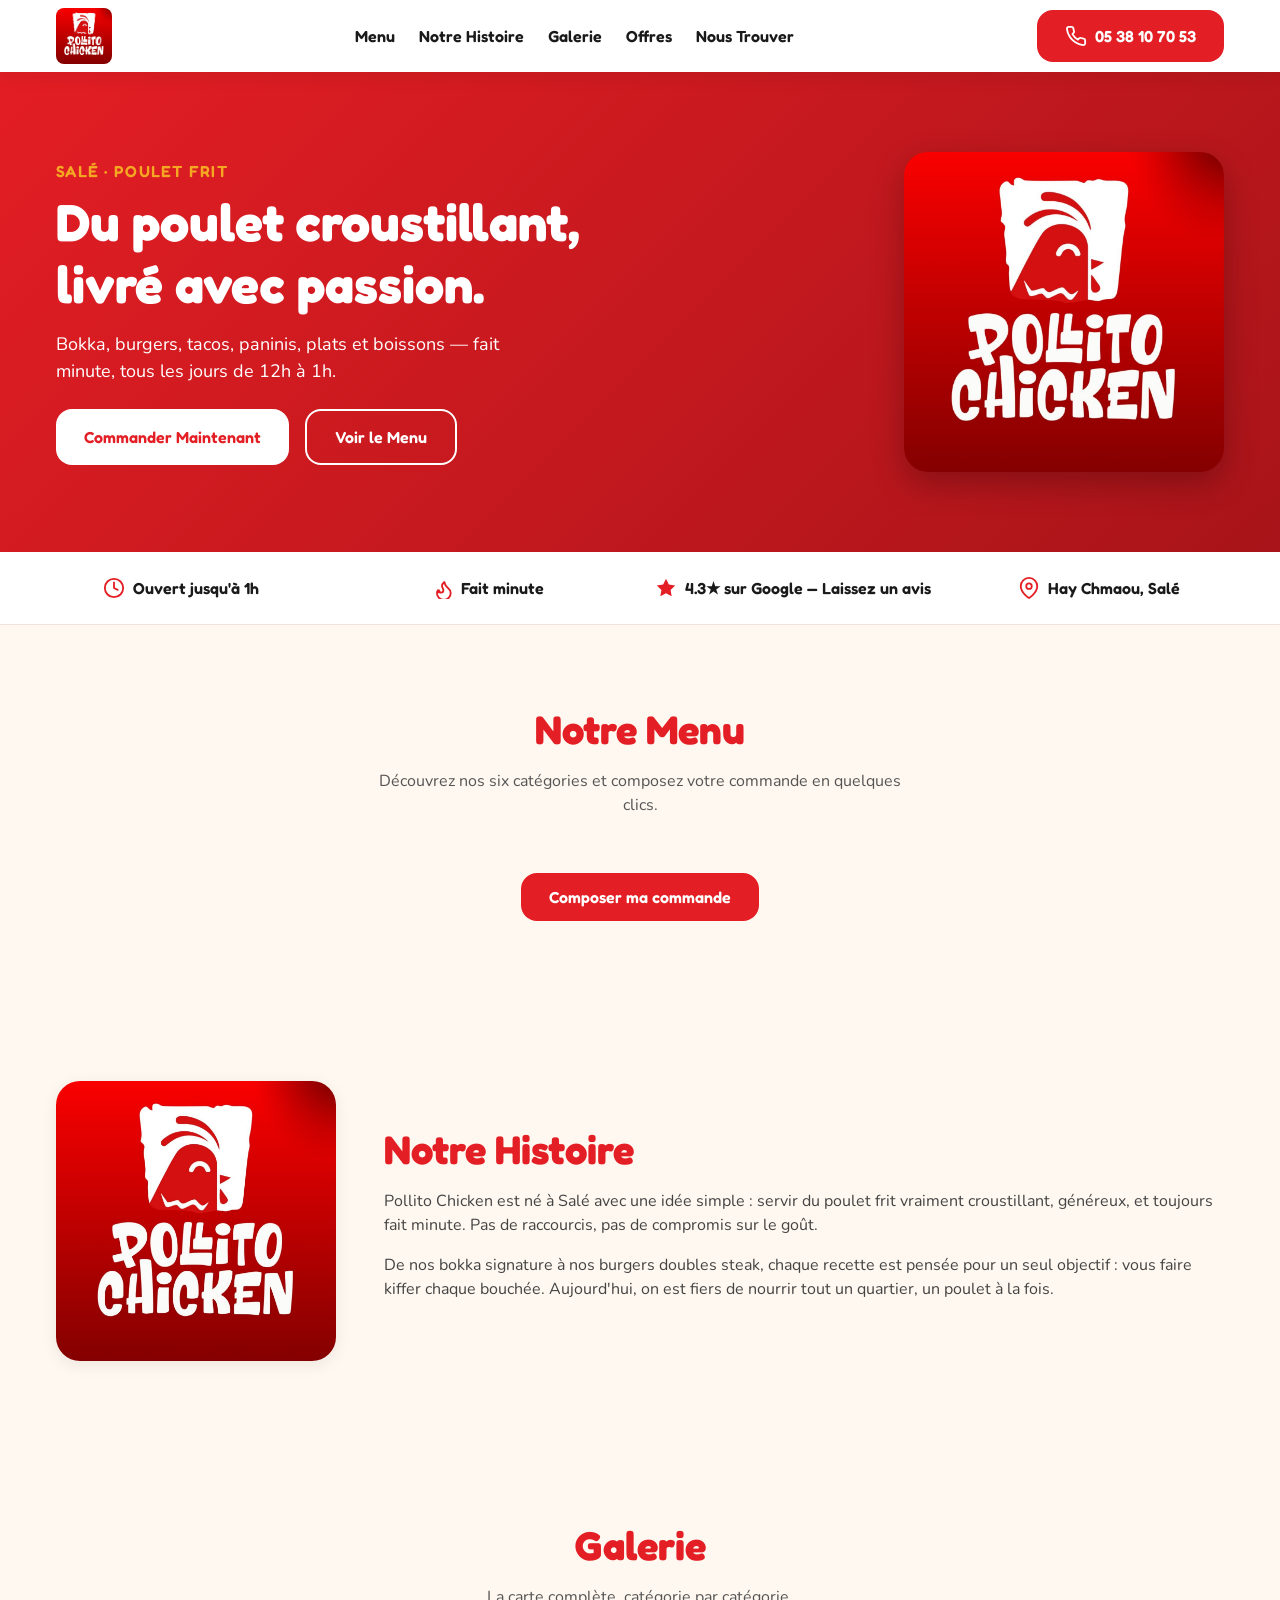
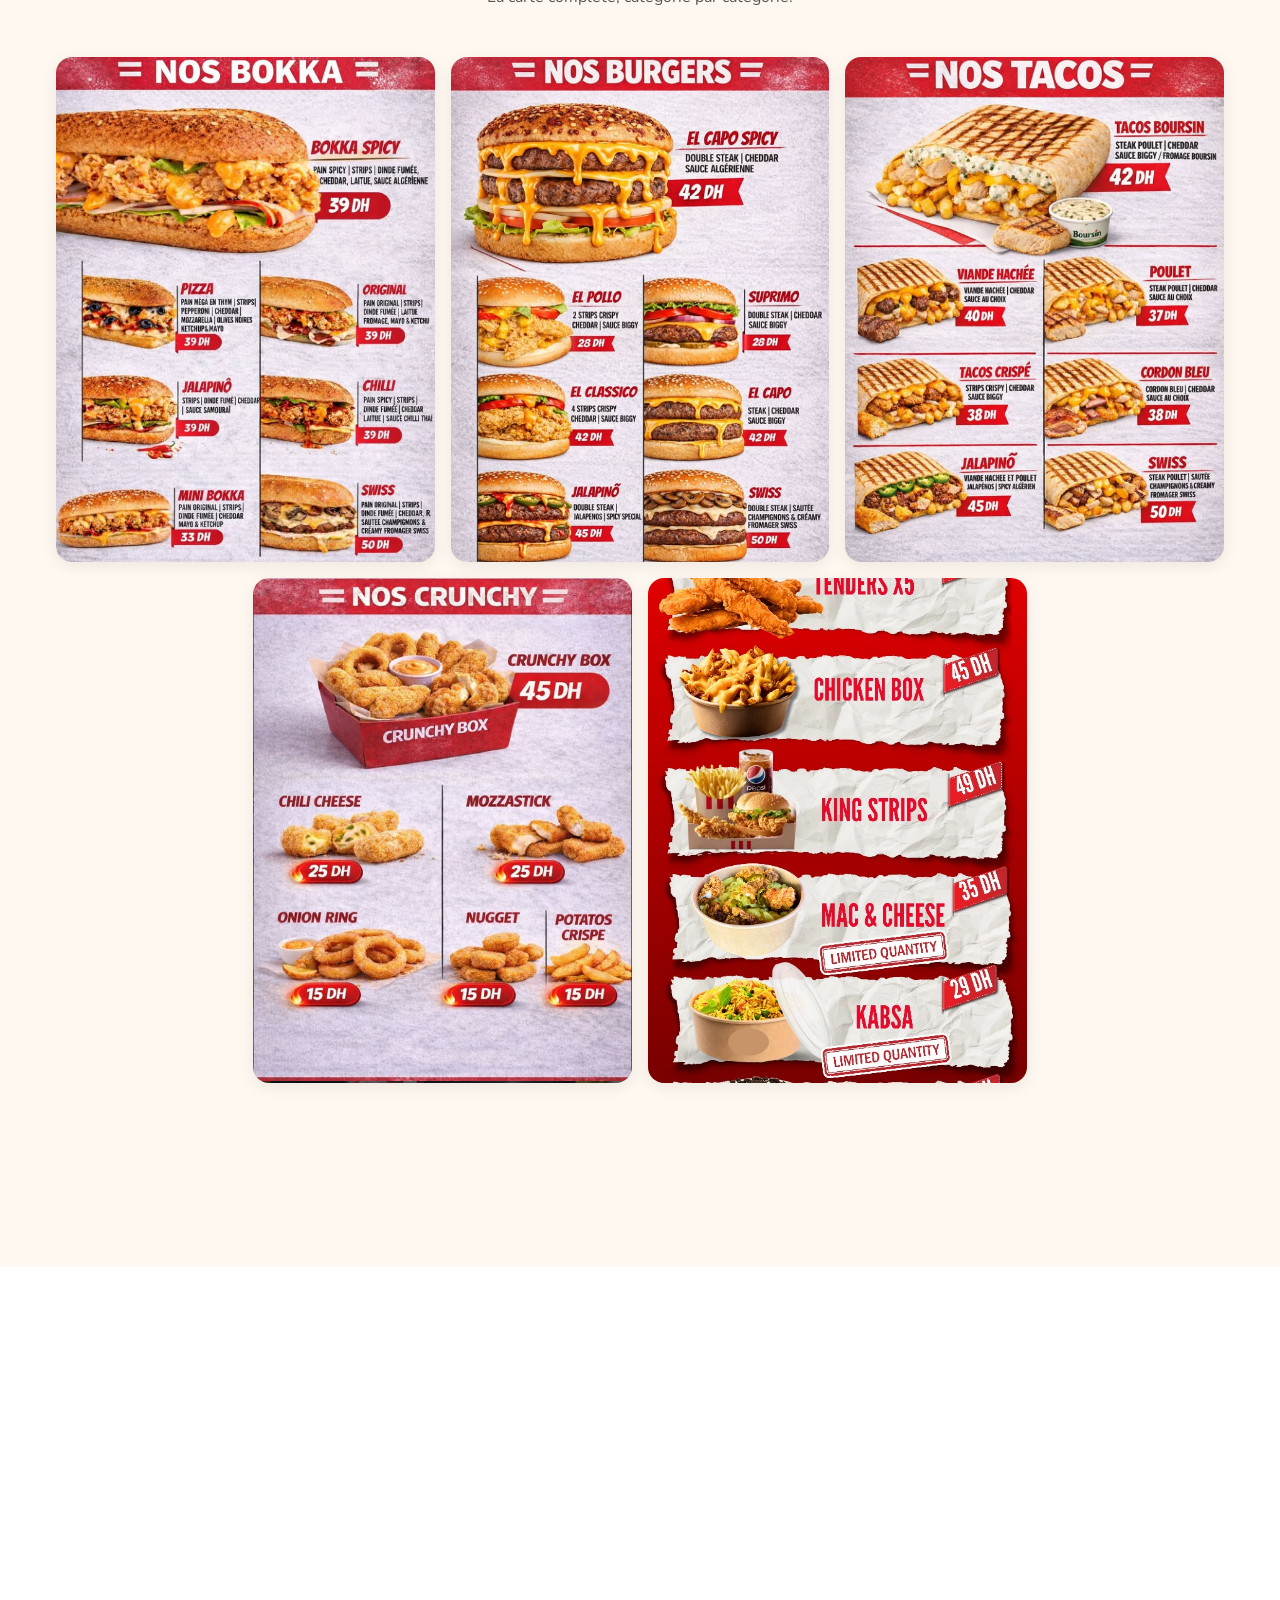
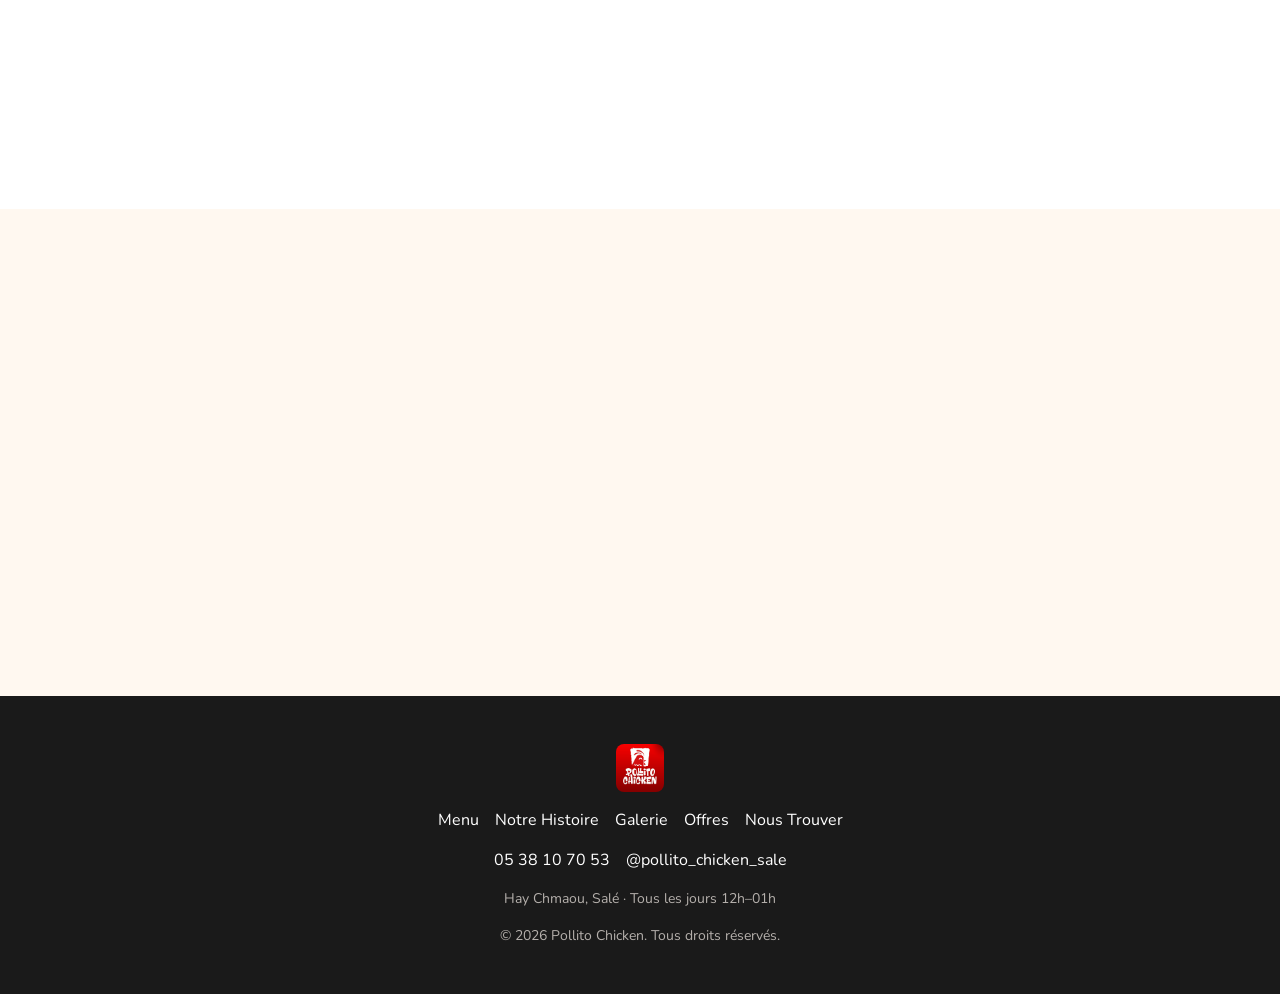
==== commit 2134b4a1: "Harden site with CSP and security headers" ====
--- a/index.html
+++ b/index.html
@@ -10,10 +10,11 @@
   <link rel="preconnect" href="https://fonts.gstatic.com" crossorigin>
   <link href="https://fonts.googleapis.com/css2?family=Fredoka:wght@500;600;700&family=Nunito:wght@400;600;700;800&display=swap" rel="stylesheet">
   <link rel="stylesheet" href="css/styles.css">
+  <link rel="stylesheet" href="css/order.css">
 </head>
 <body>
   <!-- Reusable icon sprite: referenced via <use href="#icon-x"/> throughout the page -->
-  <svg style="display:none" aria-hidden="true">
+  <svg class="icon-sprite" aria-hidden="true">
     <symbol id="icon-phone" viewBox="0 0 24 24" fill="none" stroke="currentColor" stroke-width="2" stroke-linecap="round" stroke-linejoin="round">
       <path d="M22 16.92v3a2 2 0 0 1-2.18 2 19.79 19.79 0 0 1-8.63-3.07 19.5 19.5 0 0 1-6-6 19.79 19.79 0 0 1-3.07-8.67A2 2 0 0 1 4.11 2h3a2 2 0 0 1 2 1.72c.127.96.361 1.903.7 2.81a2 2 0 0 1-.45 2.11L8.09 9.91a16 16 0 0 0 6 6l1.27-1.27a2 2 0 0 1 2.11-.45c.907.339 1.85.573 2.81.7A2 2 0 0 1 22 16.92z"/>
     </symbol>
@@ -106,62 +107,19 @@
       <div class="container">
         <h2 class="section-title reveal" id="menu-title">Notre Menu</h2>
         <p class="section-subtitle reveal">Découvrez nos six catégories et composez votre commande en quelques clics.</p>
-        <div style="text-align:center">
+        <div class="po-open-wrap">
           <button type="button" class="btn po-open reveal" data-order-open aria-haspopup="dialog" aria-controls="commander">Composer ma commande</button>
         </div>
       </div>
       <div id="commander" class="po-dialog" role="dialog" aria-modal="true" aria-labelledby="pollito-order-title" hidden>
         <div class="po-dialog-card">
           <button type="button" class="po-close" aria-label="Fermer la commande">×</button>
-      <style>
-        #menu .po-open { background:var(--color-primary,#E31E24); color:white; border:0; margin-top:8px; }
-        #menu .po-open:hover { background:var(--color-primary-dark,#A81419); transform:translateY(-2px); }
-        #commander { position:fixed; inset:0; z-index:1000; display:grid; place-items:center; overflow:auto; padding:16px; background:rgba(26,26,26,.68); backdrop-filter:blur(4px); color:var(--color-ink,#1A1A1A); font:16px/1.5 var(--font-body,'Nunito',sans-serif); }
-        #commander[hidden] { display:none!important; }
-        #commander .po-dialog-card { position:relative; width:min(1168px,100%); max-height:calc(100dvh - 32px); overflow:auto; border-radius:24px; background:var(--color-cream,#FFF8F0); box-shadow:0 24px 70px rgba(26,26,26,.28); animation:po-enter 220ms ease-out; }
-        #commander .po-close { position:sticky; z-index:2; top:12px; float:right; margin:12px 12px -56px 0; border:0; border-radius:999px; background:#fff; color:#A81419; font-size:28px; line-height:1; box-shadow:0 4px 16px rgba(26,26,26,.14); }
-        body.po-modal-open { overflow:hidden; }
-        @keyframes po-enter { from { opacity:0; transform:translateY(12px) scale(.985); } to { opacity:1; transform:none; } }
-        #commander * { box-sizing:border-box; }
-        #commander .po-wrap { max-width:1168px; margin:auto; padding:32px; }
-        #commander h2,#commander h3,#commander button { font-family:var(--font-heading,'Fredoka',sans-serif); }
-        #commander h2 { color:var(--color-primary,#E31E24); font-size:clamp(28px,4vw,40px); margin:0 0 12px; }
-        #commander .po-intro { margin:0 0 24px; }
-        #commander .po-layout { display:grid; grid-template-columns:minmax(0,2fr) minmax(280px,1fr); gap:24px; align-items:start; }
-        #commander .po-filters { display:flex; flex-wrap:wrap; gap:8px; margin-bottom:20px; }
-        #commander button { min-height:44px; min-width:44px; cursor:pointer; border:1px solid #decfc5; border-radius:12px; background:white; color:#1A1A1A; font-size:16px; padding:8px 12px; transition:background 180ms; }
-        #commander button:focus-visible,#commander a:focus-visible { outline:3px solid #A81419; outline-offset:3px; }
-        #commander button[aria-pressed="true"] { background:#A81419; color:white; border-color:#A81419; }
-        #commander button:disabled { opacity:.45; cursor:default; }
-        #commander .po-products { display:grid; grid-template-columns:repeat(2,minmax(0,1fr)); gap:12px; }
-        #commander .po-product { background:white; border:1px solid #eadbd0; border-radius:16px; padding:16px; display:flex; flex-direction:column; gap:12px; }
-        #commander .po-product img { width:72px; height:72px; object-fit:cover; border-radius:12px; }
-        #commander h3 { font-size:18px; line-height:1.35; margin:0; overflow-wrap:anywhere; }
-        #commander .po-price { color:#A81419; font-weight:800; margin:0; }
-        #commander .po-picker { display:flex; align-items:center; gap:12px; margin-top:auto; }
-        #commander output { min-width:24px; text-align:center; font-weight:800; }
-        #commander .po-cart { position:sticky; top:88px; background:white; border:1px solid #eadbd0; border-radius:24px; padding:24px; box-shadow:0 4px 16px #1a1a1a0d; }
-        #commander .po-lines { list-style:none; padding:0; margin:16px 0; }
-        #commander .po-lines li { padding:12px 0; border-bottom:1px solid #eadbd0; }
-        #commander .po-line-top { display:flex; justify-content:space-between; gap:12px; }
-        #commander .po-line-top span { flex-shrink:0; }
-        #commander .po-lines .po-picker { margin-top:8px; }
-        #commander .po-total { display:flex; justify-content:space-between; gap:12px; font-size:20px; margin:16px 0; }
-        #commander .po-send { display:block; text-align:center; background:#A81419; color:white; padding:14px 16px; border-radius:16px; font-weight:800; text-decoration:none; }
-        #commander .po-send[aria-disabled="true"] { background:#eee5de; color:#65594f; cursor:default; }
-        #commander .po-note { font-size:14px; margin:12px 0 0; color:#555; }
-        #commander [hidden] { display:none!important; }
-        #commander .po-status { position:absolute; width:1px; height:1px; overflow:hidden; clip-path:inset(50%); }
-        @media(max-width:767px) { #commander { padding:0; place-items:stretch; } #commander .po-dialog-card { min-height:100dvh; max-height:100dvh; border-radius:0; } #commander .po-wrap { padding:24px 16px calc(24px + env(safe-area-inset-bottom)); } #commander .po-layout { grid-template-columns:1fr; } #commander .po-cart { position:static; padding:20px; } #commander .po-product { padding:12px; } #commander h3 { font-size:16px; } }
-        @media(max-width:359px) { #commander .po-products { grid-template-columns:1fr; } }
-        @media(prefers-reduced-motion:reduce) { #commander button { transition:none; } }
-      </style>
       <div class="po-wrap">
         <h2 id="pollito-order-title" tabindex="-1">Composez votre commande</h2>
         <p class="po-intro">Choisissez vos envies, ajustez les quantités et envoyez votre commande sur WhatsApp.</p>
         <div class="po-layout">
-          <div>
-            <div class="po-filters" aria-label="Filtrer les plats"></div>
+          <div class="po-menu-column">
+            <div class="po-filters" aria-label="Parcourir les catégories"></div>
             <div class="po-products"></div>
           </div>
           <aside class="po-cart" aria-labelledby="po-cart-title">
@@ -177,132 +135,7 @@
         <noscript>Activez JavaScript pour composer votre commande, ou contactez-nous sur WhatsApp au +212 645 733 161.</noscript>
       </div>
       <script type="application/json" class="po-data">[{"name":"Bokka Spicy","price":39,"image":"assets/images/menu-items/bokka-spicy.jpg","category":"bokka"},{"name":"Bokka Pizza","price":39,"image":"assets/images/menu-items/pizza.jpg","category":"bokka"},{"name":"Bokka Original","price":39,"image":"assets/images/menu-items/original.jpg","category":"bokka"},{"name":"Bokka Chili","price":50,"image":"assets/images/menu-items/chilli.jpg","category":"bokka"},{"name":"Bokka Swiss","price":50,"image":"assets/images/menu-items/swiss-bokka.jpg","category":"bokka"},{"name":"Burger El Pollo","price":28,"image":"assets/images/menu-items/el-pollo.jpg","category":"burgers"},{"name":"Burger Suprimo","price":28,"image":"assets/images/menu-items/suprimo.jpg","category":"burgers"},{"name":"Burger El Classico","price":42,"image":"assets/images/menu-items/el-classico.jpg","category":"burgers"},{"name":"Burger El Capo","price":42,"image":"assets/images/menu-items/el-capo.jpg","category":"burgers"},{"name":"Tacos Boursin","price":42,"image":"assets/images/menu-items/tacos-boursin.jpg","category":"tacos"},{"name":"Tacos Viande Hachée","price":40,"image":"assets/images/menu-items/viande-hachee.jpg","category":"tacos"},{"name":"Tacos Poulet","price":37,"image":"assets/images/menu-items/poulet.jpg","category":"tacos"},{"name":"Tacos Crispé","price":38,"image":"assets/images/menu-items/tacos-crispe.jpg","category":"tacos"},{"name":"Tacos Cordon Bleu","price":38,"image":"assets/images/menu-items/cordon-bleu.jpg","category":"tacos"},{"name":"Tacos Jalapiño","price":45,"image":"assets/images/menu-items/jalapino-tacos.jpg","category":"tacos"},{"name":"Wrap Crispé","price":55,"image":"assets/images/menu-items/wrap-crispy.jpg","category":"paninis"},{"name":"Panini Crispé","price":40,"image":"assets/images/menu-items/panini-crispy.jpg","category":"paninis"},{"name":"Tenders x5","price":35,"image":"assets/images/menu-items/tenders.jpg","category":"plats"},{"name":"Frites au Fromage","price":35,"image":"assets/images/menu-items/cheese-fries.jpg","category":"plats"},{"name":"Nuggets Chili Fromage","price":25,"image":"assets/images/menu-items/chili-cheese.jpg","category":"plats"},{"name":"Bâtonnets de Mozzarella","price":25,"image":"assets/images/menu-items/mozzastick.jpg","category":"plats"},{"name":"Rondelles d'Oignon","price":15,"image":"assets/images/menu-items/onion-ring.jpg","category":"plats"},{"name":"Nuggets","price":15,"image":"assets/images/menu-items/nugget.jpg","category":"plats"},{"name":"Coca Cola","price":12,"image":"assets/images/menu-items/coca-cola.jpg","category":"boissons"},{"name":"Fanta Orange","price":12,"image":"assets/images/menu-items/fanta-orange.jpg","category":"boissons"},{"name":"Sprite","price":12,"image":"assets/images/menu-items/sprite.jpg","category":"boissons"},{"name":"Hawaï Tropical","price":12,"image":"assets/images/menu-items/hawai-tropical.jpg","category":"boissons"},{"name":"Pom's Pomme","price":15,"image":"assets/images/menu-items/poms-pomme.jpg","category":"boissons"}]</script>
-      <script>
-      (() => {
-        const root = document.currentScript.closest('#commander');
-        const section = root.closest('#menu');
-        const openButtons = document.querySelectorAll('[data-order-open]');
-        const closeButton = root.querySelector('.po-close');
-        const focusableSelector = 'button:not([disabled]), a[href], input:not([disabled]), select:not([disabled]), textarea:not([disabled]), [tabindex]:not([tabindex="-1"])';
-        let returnFocus;
-        openButtons.forEach(button => button.setAttribute('aria-expanded', 'false'));
-        const openOrder = event => {
-          if (event) event.preventDefault();
-          returnFocus = event?.currentTarget || document.activeElement;
-          root.hidden = false;
-          document.body.classList.add('po-modal-open');
-          openButtons.forEach(button => button.setAttribute('aria-expanded', 'true'));
-          root.querySelector('#pollito-order-title').focus();
-        };
-        const closeOrder = () => {
-          root.hidden = true;
-          document.body.classList.remove('po-modal-open');
-          openButtons.forEach(button => button.setAttribute('aria-expanded', 'false'));
-          if (returnFocus && typeof returnFocus.focus === 'function') returnFocus.focus();
-        };
-        openButtons.forEach(button => button.addEventListener('click', openOrder));
-        closeButton.addEventListener('click', closeOrder);
-        root.addEventListener('click', event => { if (event.target === root) closeOrder(); });
-        document.addEventListener('keydown', event => {
-          if (root.hidden) return;
-          if (event.key === 'Escape') {
-            closeOrder();
-            return;
-          }
-          if (event.key !== 'Tab') return;
-          const focusable = Array.from(root.querySelectorAll(focusableSelector)).filter(element => !element.closest('[hidden]'));
-          const first = focusable[0];
-          const last = focusable[focusable.length - 1];
-          if (event.shiftKey && document.activeElement === first) {
-            event.preventDefault();
-            last.focus();
-          } else if (!event.shiftKey && document.activeElement === last) {
-            event.preventDefault();
-            first.focus();
-          }
-        });
-        const items = JSON.parse(root.querySelector('.po-data').textContent);
-        const quantities = items.map(() => 0);
-        const money = value => new Intl.NumberFormat('fr-MA', { maximumFractionDigits: 2 }).format(value) + ' DH';
-        const names = { all:'Tout', bokka:'Bokka', burgers:'Burgers', tacos:'Tacos', paninis:'Paninis', plats:'Plats', boissons:'Boissons' };
-        const el = (tag, cls, text) => { const node = document.createElement(tag); if(cls) node.className = cls; if(text !== undefined) node.textContent = text; return node; };
-        const products = root.querySelector('.po-products');
-        const controls = [];
-        function picker(index, location) {
-          const group = el('div','po-picker');
-          const minus = el('button','','−'), plus = el('button','','+'), count = el('output','', '0');
-          [minus,plus].forEach(button => button.type='button');
-          minus.setAttribute('aria-label','Retirer un ' + items[index].name);
-          plus.setAttribute('aria-label','Ajouter un ' + items[index].name);
-          count.setAttribute('aria-label','Quantité de ' + items[index].name);
-          minus.dataset.index=plus.dataset.index=index;
-          minus.dataset.delta='-1'; plus.dataset.delta='1';
-          minus.dataset.location=plus.dataset.location=location;
-          group.append(minus,count,plus);
-          controls.push({index,minus,plus,count});
-          return group;
-        }
-        items.forEach((item,index) => {
-          const card = el('article','po-product'); card.dataset.category=item.category;
-          const img=el('img'); img.src=item.image; img.alt=''; img.loading='lazy'; img.width=72; img.height=72;
-          card.append(img,el('h3','',item.name),el('p','po-price',money(item.price)),picker(index,'product'));
-          products.append(card);
-        });
-        const filters=root.querySelector('.po-filters');
-        Object.entries(names).forEach(([key,label]) => {
-          const button=el('button','',label); button.type='button'; button.setAttribute('aria-pressed',String(key==='all'));
-          button.addEventListener('click', () => {
-            filters.querySelectorAll('button').forEach(b=>b.setAttribute('aria-pressed',String(b===button)));
-            Array.from(products.children).forEach(card=>card.hidden=key!=='all' && card.dataset.category!==key);
-          });
-          filters.append(button);
-        });
-        const lines=root.querySelector('.po-lines');
-        const rows=items.map((item,index)=>{
-          const row=el('li'); const top=el('div','po-line-top'); const subtotal=el('span');
-          top.append(el('strong','',item.name),subtotal); row.append(top,picker(index,'cart')); lines.append(row);
-          return {row,subtotal};
-        });
-        const send=root.querySelector('.po-send');
-        function update() {
-          let total=0, count=0;
-          const message=['Bonjour Pollito Chicken !','Je souhaite commander :',''];
-          items.forEach((item,index)=>{
-            const qty=quantities[index], subtotal=qty*item.price;
-            total+=subtotal; count+=qty;
-            rows[index].row.hidden=!qty;
-            rows[index].subtotal.textContent=money(subtotal);
-            if(qty) message.push(qty+' × '+item.name+' — '+money(item.price)+' / unité — Sous-total : '+money(subtotal));
-          });
-          controls.forEach(({index,minus,plus,count})=>{
-            count.value=String(quantities[index]); count.textContent=String(quantities[index]);
-            minus.disabled=quantities[index]===0; plus.disabled=quantities[index]===99;
-          });
-          root.querySelector('.po-empty').hidden=count>0;
-          root.querySelector('.po-total-value').textContent=money(total);
-          send.setAttribute('aria-disabled',String(!count));
-          if(count) {
-            message.push('', 'Total : '+money(total), 'Merci de confirmer la disponibilité et les éventuels frais de livraison.');
-            send.href='https://wa.me/212645733161?text='+encodeURIComponent(message.join('\n'));
-          } else send.removeAttribute('href');
-          root.querySelector('.po-status').textContent=count+' article(s) dans votre commande. Total : '+money(total);
-        }
-        root.addEventListener('click',event=>{
-          const button=event.target.closest('button[data-delta]');
-          if(!button || !root.contains(button)) return;
-          const index=Number(button.dataset.index);
-          quantities[index]=Math.max(0,Math.min(99,quantities[index]+Number(button.dataset.delta)));
-          update();
-          if(button.disabled || (button.dataset.location==='cart' && quantities[index]===0)) {
-            const replacement=root.querySelector('button[data-location="product"][data-index="'+index+'"][data-delta="'+(quantities[index]===99?'-1':'1')+'"]');
-            if(replacement && !replacement.closest('[hidden]')) replacement.focus();
-            else filters.querySelector('button[aria-pressed="true"]').focus();
-          }
-        });
-        send.addEventListener('click',event=>{ if(send.getAttribute('aria-disabled')==='true') event.preventDefault(); });
-        update();
-      })();
-      </script>
+      <script src="js/order.js"></script>
         </div>
       </div>
     </section>
@@ -384,7 +217,7 @@
             src="https://www.google.com/maps?cid=13992566868224618262&output=embed"
             title="Localisation de Pollito Chicken à Salé"
             loading="lazy"
-            referrerpolicy="no-referrer-when-downgrade">
+            referrerpolicy="strict-origin-when-cross-origin">
           </iframe>
         </div>
       </div>
--- a/css/styles.css
+++ b/css/styles.css
@@ -60,6 +60,8 @@
     transition-duration: 0.01ms !important;
   }
 }
+
+.icon-sprite { display: none; }
 
 a:focus-visible, button:focus-visible {
   outline: 3px solid var(--color-gold);
--- a/css/order.css
+++ b/css/order.css
@@ -0,0 +1,61 @@
+#menu .po-open { background:var(--color-primary,#E31E24); color:white; border:0; margin-top:8px; }
+#menu .po-open:hover { background:var(--color-primary-dark,#A81419); transform:translateY(-2px); }
+#menu .po-open-wrap { text-align:center; }
+#commander { position:fixed; inset:0; z-index:1000; display:grid; place-items:center; overflow:auto; padding:16px; background:rgba(26,26,26,.68); backdrop-filter:blur(4px); color:var(--color-ink,#1A1A1A); font:16px/1.5 var(--font-body,'Nunito',sans-serif); }
+#commander[hidden] { display:none!important; }
+#commander .po-dialog-card { position:relative; width:min(1168px,100%); height:min(780px,calc(100dvh - 32px)); overflow:hidden; border-radius:24px; background:var(--color-cream,#FFF8F0); box-shadow:0 24px 70px rgba(26,26,26,.28); animation:po-enter 220ms ease-out; }
+#commander .po-close { position:sticky; z-index:2; top:12px; float:right; margin:12px 12px -56px 0; border:0; border-radius:999px; background:#fff; color:#A81419; font-size:28px; line-height:1; box-shadow:0 4px 16px rgba(26,26,26,.14); }
+body.po-modal-open { overflow:hidden; }
+@keyframes po-enter { from { opacity:0; transform:translateY(12px) scale(.985); } to { opacity:1; transform:none; } }
+#commander * { box-sizing:border-box; }
+#commander .po-wrap { width:100%; height:100%; margin:auto; padding:32px; display:flex; flex-direction:column; overflow:hidden; }
+#commander h2,#commander h3,#commander button { font-family:var(--font-heading,'Fredoka',sans-serif); }
+#commander h2 { color:var(--color-primary,#E31E24); font-size:clamp(28px,4vw,40px); margin:0 0 12px; }
+#commander .po-intro { margin:0 0 24px; }
+#commander .po-layout { display:grid; grid-template-columns:minmax(0,2fr) minmax(280px,1fr); gap:24px; align-items:stretch; flex:1; min-height:0; }
+#commander .po-menu-column { display:flex; flex-direction:column; min-height:0; }
+#commander .po-filters { display:flex; flex-wrap:wrap; flex:none; gap:8px; margin-bottom:12px; }
+#commander button { min-height:44px; min-width:44px; cursor:pointer; border:1px solid #decfc5; border-radius:12px; background:white; color:#1A1A1A; font-size:16px; padding:8px 12px; transition:background 180ms; }
+#commander button:focus-visible,#commander a:focus-visible { outline:3px solid #A81419; outline-offset:3px; }
+#commander button[aria-pressed="true"] { background:#A81419; color:white; border-color:#A81419; }
+#commander button:disabled { opacity:.45; cursor:default; }
+#commander .po-products { position:relative; flex:1; min-height:0; overflow-y:auto; overscroll-behavior:contain; scrollbar-gutter:stable; padding:0 8px 20px 0; scroll-behavior:smooth; }
+#commander .po-category-section { scroll-margin-top:8px; }
+#commander .po-category-section + .po-category-section { margin-top:24px; }
+#commander .po-category-title { color:#1A1A1A; font-size:20px; margin:0 0 10px; }
+#commander .po-category-grid { display:grid; grid-template-columns:repeat(2,minmax(0,1fr)); gap:12px; }
+#commander .po-product { background:white; border:1px solid #eadbd0; border-radius:16px; padding:16px; display:flex; flex-direction:column; gap:12px; }
+#commander .po-product img { width:72px; height:72px; object-fit:cover; border-radius:12px; }
+#commander h3 { font-size:18px; line-height:1.35; margin:0; overflow-wrap:anywhere; }
+#commander .po-price { color:#A81419; font-weight:800; margin:0; }
+#commander .po-picker { display:flex; align-items:center; gap:12px; margin-top:auto; }
+#commander output { min-width:24px; text-align:center; font-weight:800; }
+#commander .po-cart { align-self:start; max-height:100%; overflow-y:auto; background:white; border:1px solid #eadbd0; border-radius:24px; padding:24px; box-shadow:0 4px 16px #1a1a1a0d; }
+#commander .po-lines { list-style:none; padding:0; margin:16px 0; }
+#commander .po-lines li { padding:12px 0; border-bottom:1px solid #eadbd0; }
+#commander .po-line-top { display:flex; justify-content:space-between; gap:12px; }
+#commander .po-line-top span { flex-shrink:0; }
+#commander .po-lines .po-picker { margin-top:8px; }
+#commander .po-total { display:flex; justify-content:space-between; gap:12px; font-size:20px; margin:16px 0; }
+#commander .po-send { display:block; text-align:center; background:#A81419; color:white; padding:14px 16px; border-radius:16px; font-weight:800; text-decoration:none; }
+#commander .po-send[aria-disabled="true"] { background:#eee5de; color:#65594f; cursor:default; }
+#commander .po-note { font-size:14px; margin:12px 0 0; color:#555; }
+#commander [hidden] { display:none!important; }
+#commander .po-status { position:absolute; width:1px; height:1px; overflow:hidden; clip-path:inset(50%); }
+
+@media(max-width:767px) {
+  #commander { padding:0; place-items:stretch; }
+  #commander .po-dialog-card { width:100%; height:100dvh; border-radius:0; }
+  #commander .po-wrap { padding:24px 16px calc(16px + env(safe-area-inset-bottom)); }
+  #commander h2 { font-size:28px; line-height:1.12; padding-right:48px; }
+  #commander .po-intro { margin-bottom:14px; padding-right:36px; }
+  #commander .po-layout { grid-template-columns:1fr; grid-template-rows:minmax(0,1fr) auto; gap:12px; }
+  #commander .po-cart { width:100%; max-height:32dvh; padding:16px; border-radius:18px; }
+  #commander .po-cart .po-note { display:none; }
+  #commander .po-total { margin:10px 0; }
+  #commander .po-product { padding:12px; }
+  #commander h3 { font-size:16px; }
+}
+
+@media(max-width:359px) { #commander .po-category-grid { grid-template-columns:1fr; } }
+@media(prefers-reduced-motion:reduce) { #commander button { transition:none; } }
